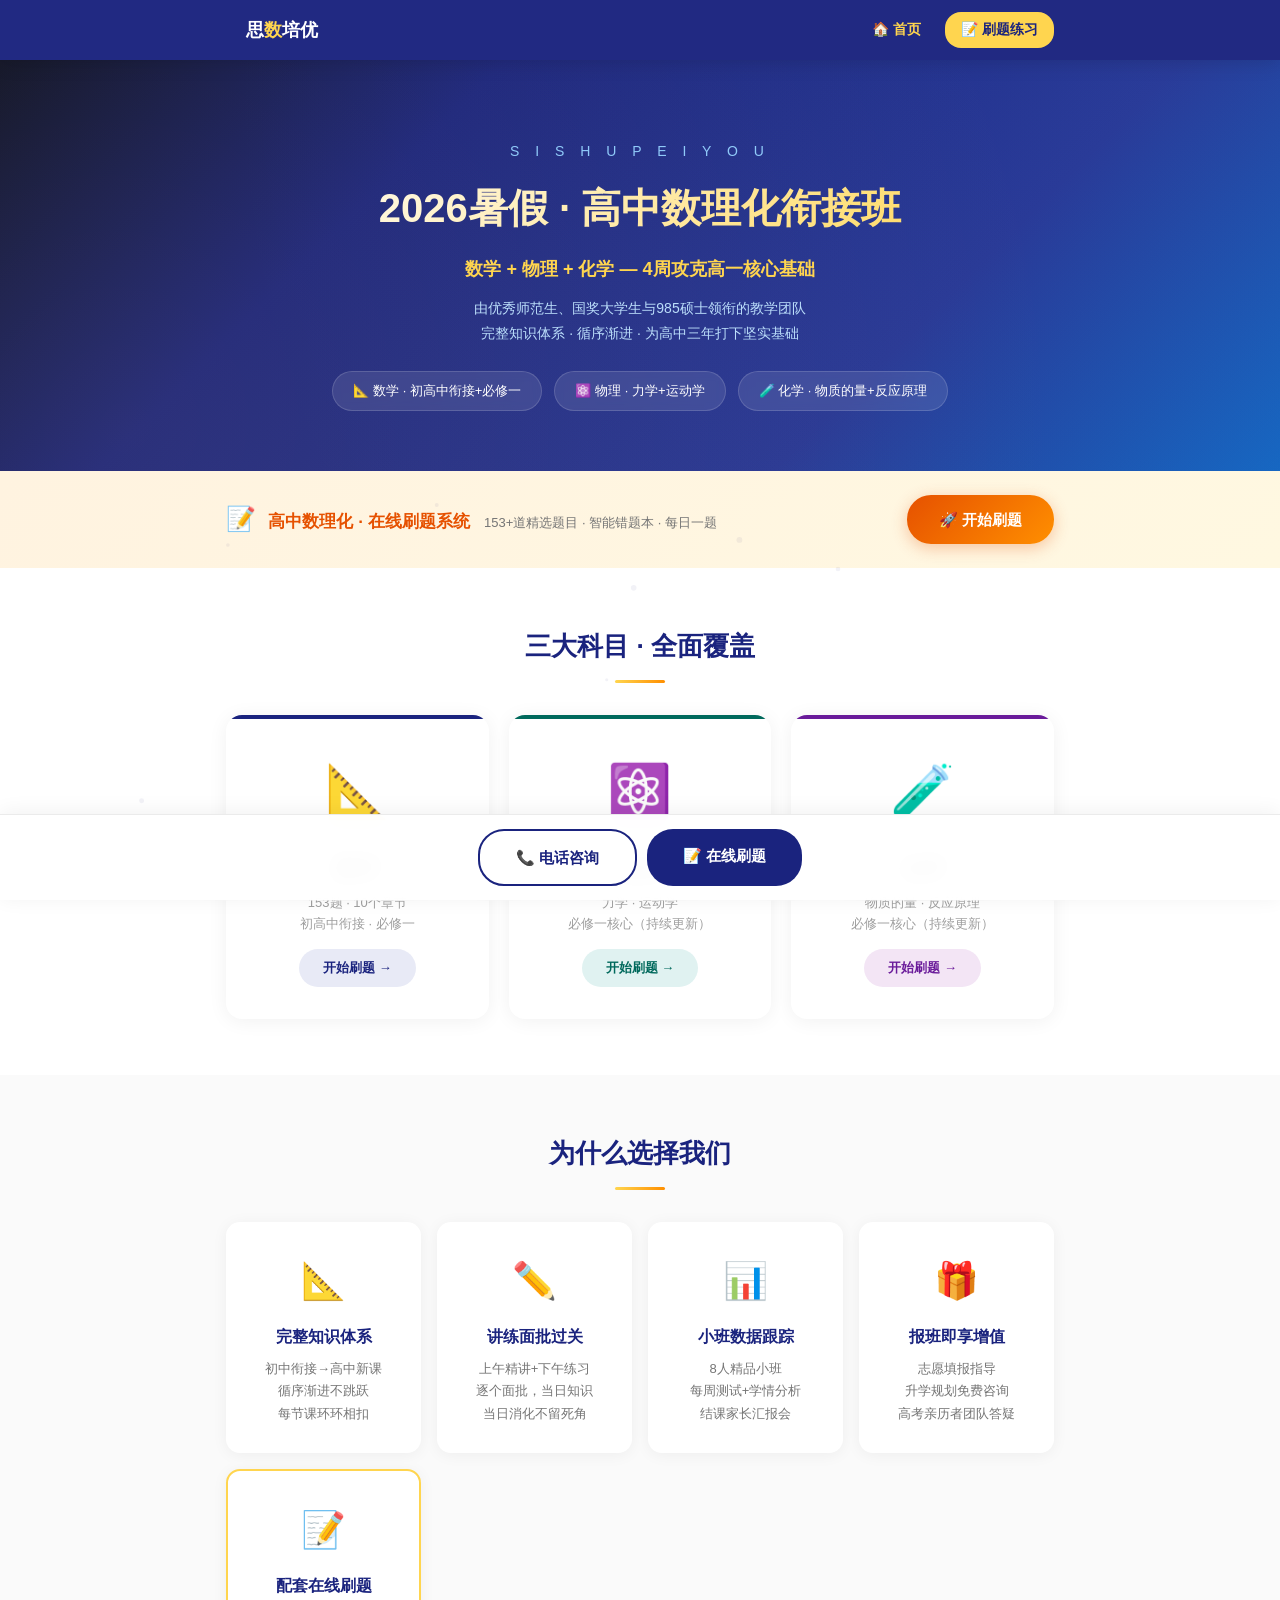
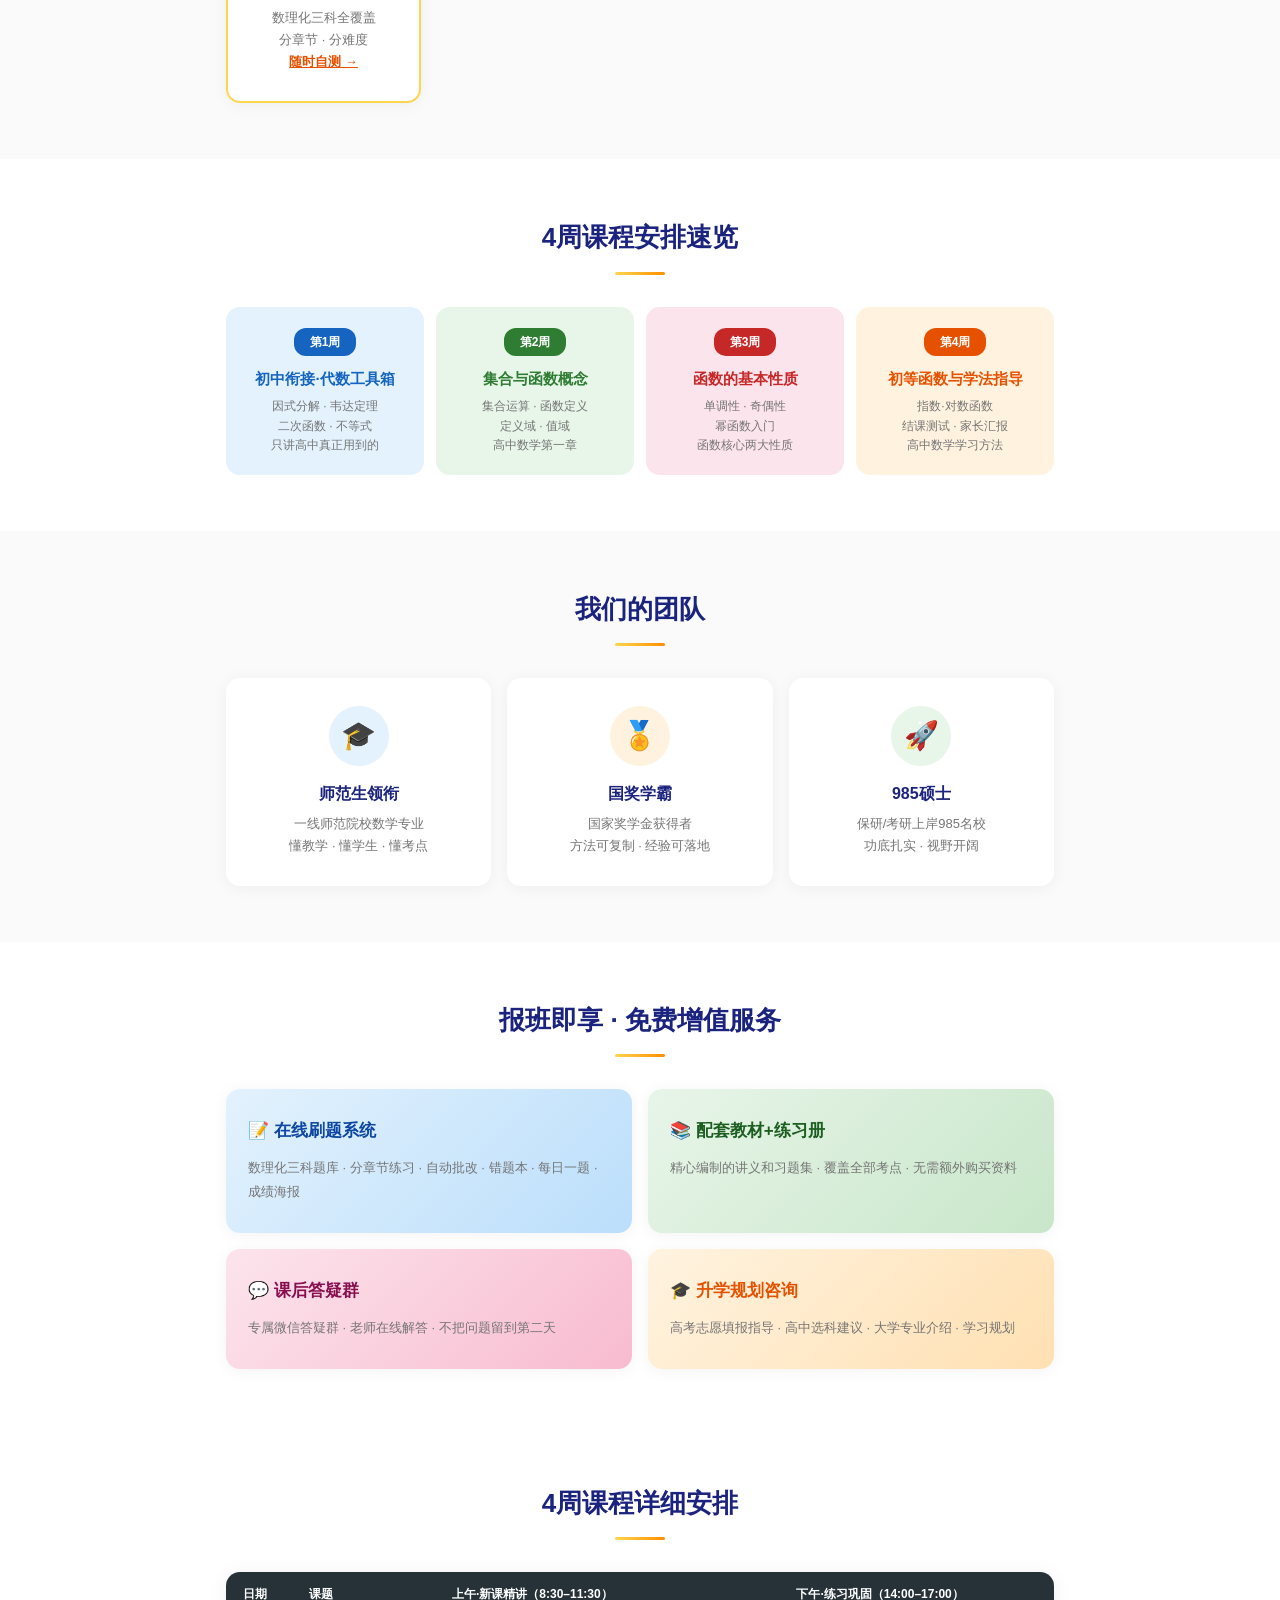
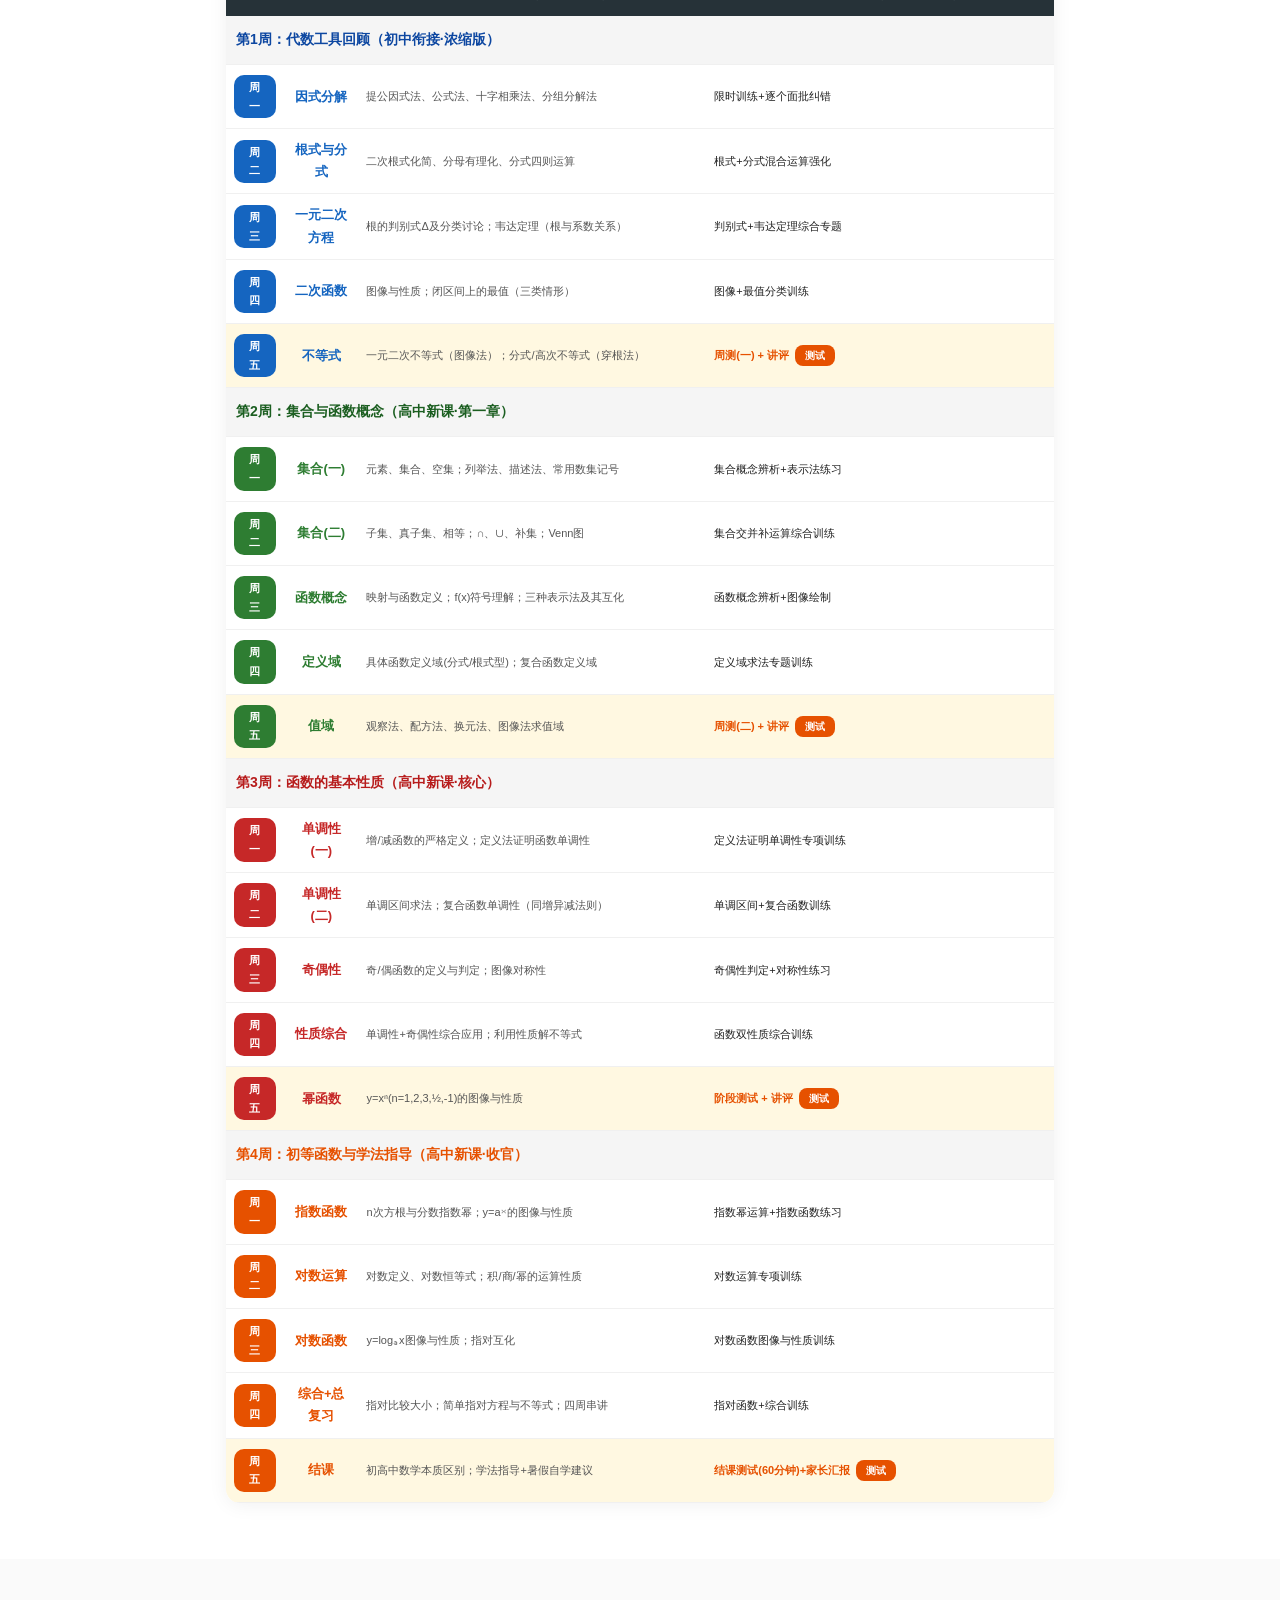
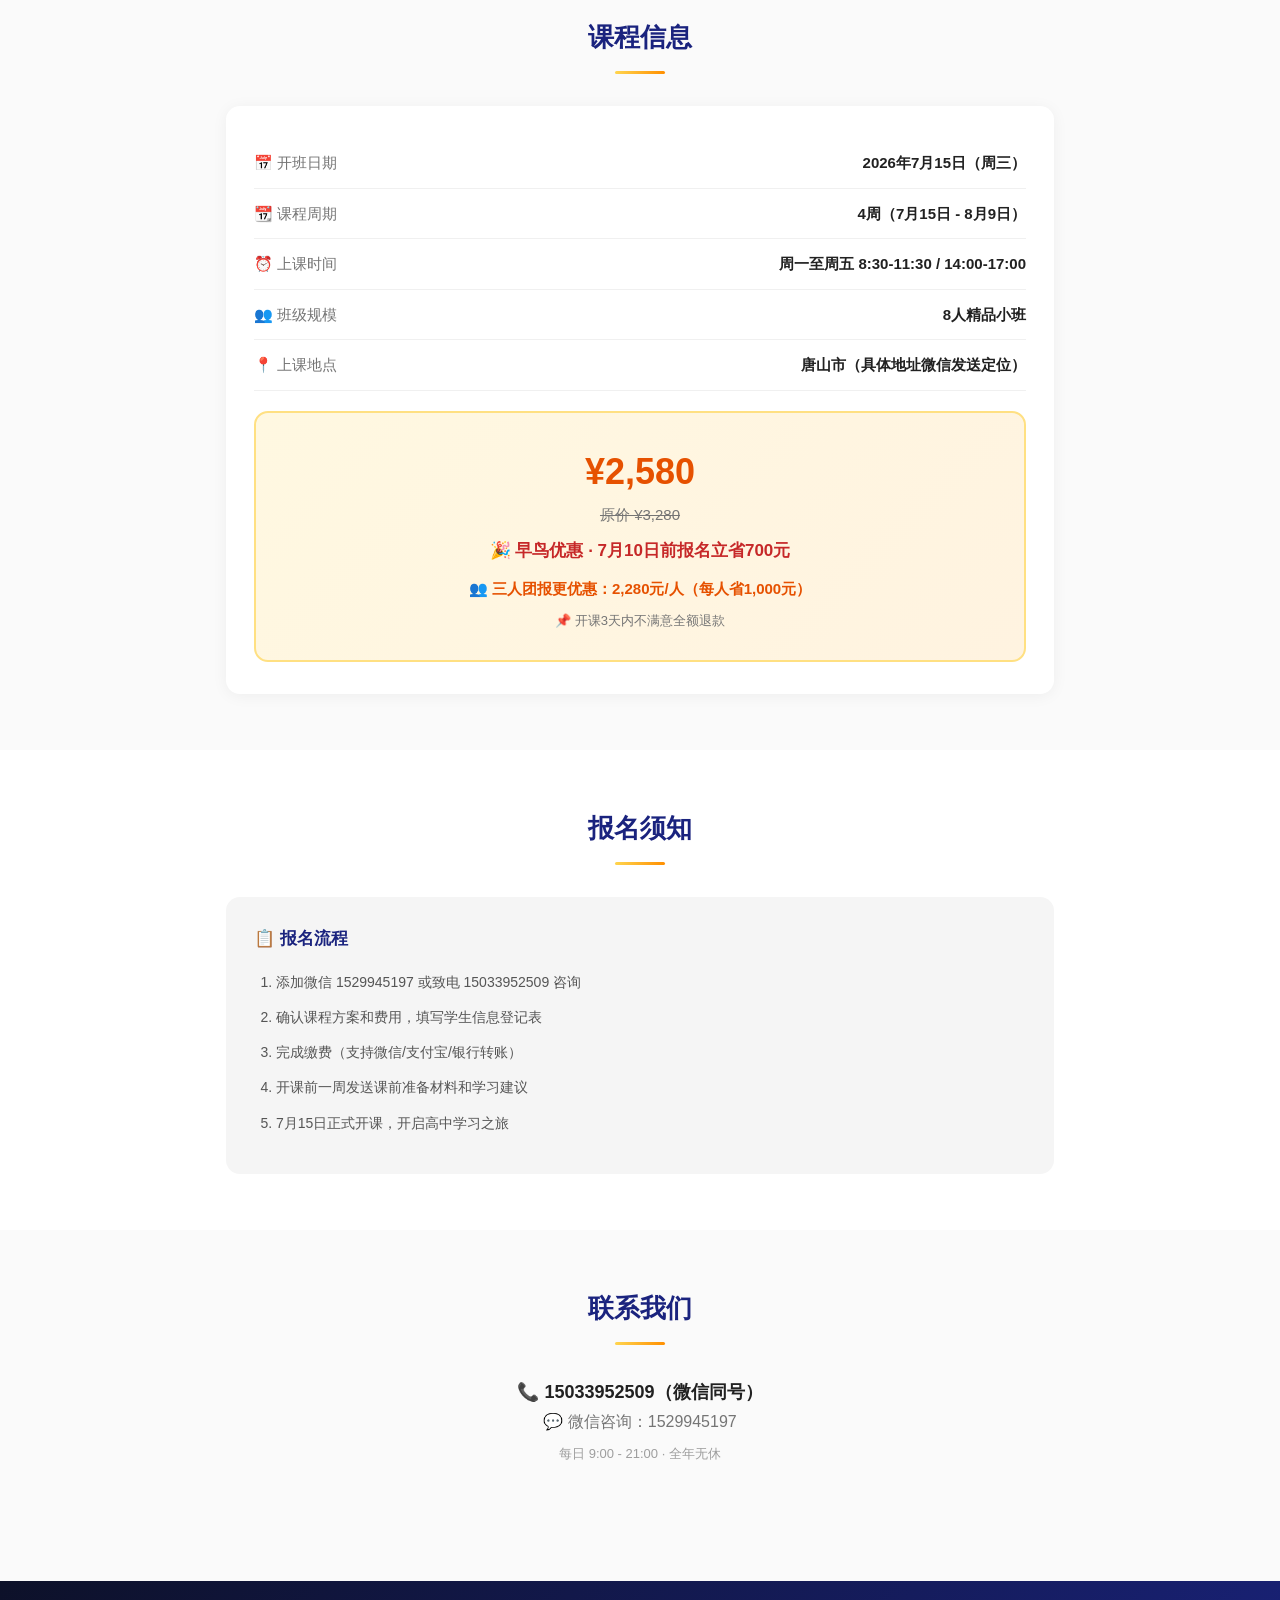
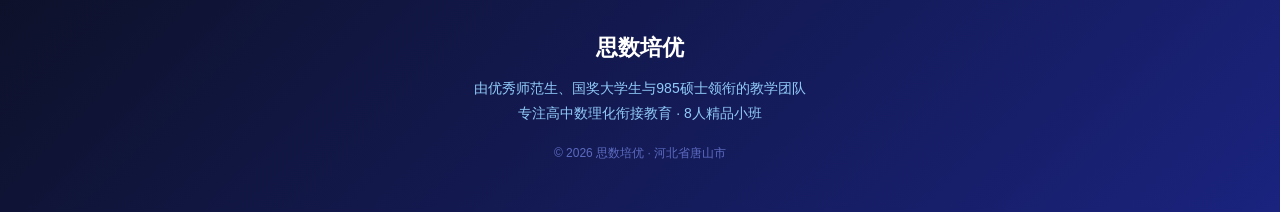
==== index.html @ baecbbb9 "首页全面升级：数理化三科+高级UI+滚动动画+涟漪效果+日期更正为7月15日开班" ====
<!DOCTYPE html>
<html lang="zh-CN">
<head>
<meta charset="UTF-8">
<meta name="viewport" content="width=device-width, initial-scale=1.0">
<title>思数培优 · 2026暑假高中数理化衔接班</title>
<style>
*{margin:0;padding:0;box-sizing:border-box;}
body{font-family:'Microsoft YaHei','微软雅黑',sans-serif;color:#212121;line-height:1.7;background:#fafafa;overflow-x:hidden;}
.container{max-width:860px;margin:0 auto;padding:0 16px;}

/* === Scroll animations === */
.fade-up{opacity:0;transform:translateY(40px);transition:opacity .6s ease,transform .6s ease;}
.fade-up.visible{opacity:1;transform:translateY(0);}

/* === Ripple === */
.ripple{position:relative;overflow:hidden;}
.ripple::after{content:'';position:absolute;border-radius:50%;background:rgba(255,255,255,.4);width:0;height:0;top:50%;left:50%;transform:translate(-50%,-50%);transition:width .6s,height .6s,opacity .6s;}
.ripple:active::after{width:300px;height:300px;opacity:0;}

/* === Nav === */
.nav{background:rgba(26,35,126,.97);backdrop-filter:blur(10px);padding:12px 0;position:sticky;top:0;z-index:99;box-shadow:0 2px 20px rgba(0,0,0,.15);}
.nav .container{display:flex;align-items:center;justify-content:space-between;}
.nav .logo{color:#fff;font-weight:900;font-size:18px;text-decoration:none;transition:transform .2s;}
.nav .logo:hover{transform:scale(1.05);}
.nav .logo span{color:#ffd54f;}
.nav a{color:#bbdefb;text-decoration:none;font-size:14px;margin-left:20px;transition:all .2s;}
.nav a:hover{color:#ffd54f;transform:scale(1.05);}
.nav .btn-quiz{background:#ffd54f;color:#1a237e;padding:6px 16px;border-radius:16px;font-weight:700;display:inline-block;}
.nav .btn-quiz:hover{background:#ffc107;transform:scale(1.05);box-shadow:0 4px 12px rgba(255,213,79,.4);}

/* === Hero === */
.hero{background:linear-gradient(135deg,#0d1129 0%,#1a237e 30%,#283593 70%,#1565c0 100%);color:#fff;padding:80px 0 60px;text-align:center;position:relative;overflow:hidden;}
.hero::before{content:'';position:absolute;top:-50%;left:-50%;width:200%;height:200%;background:radial-gradient(circle at 30% 70%,rgba(255,213,79,.08) 0%,transparent 50%),radial-gradient(circle at 70% 30%,rgba(66,165,245,.06) 0%,transparent 50%);animation:heroFloat 15s ease-in-out infinite;}
@keyframes heroFloat{0%,100%{transform:translate(0,0);}50%{transform:translate(-20px,-20px);}}
.hero .container{position:relative;z-index:1;}
.hero .tag{font-size:14px;color:#90caf9;letter-spacing:6px;margin-bottom:10px;text-transform:uppercase;}
.hero h1{font-size:40px;font-weight:900;margin-bottom:12px;background:linear-gradient(135deg,#fff,#ffd54f);-webkit-background-clip:text;-webkit-text-fill-color:transparent;}
.hero .sub{font-size:18px;color:#ffd54f;font-weight:700;margin-bottom:8px;}
.hero .desc{font-size:14px;color:#bbdefb;line-height:1.8;margin-top:12px;}
.hero .hero-badges{display:flex;gap:12px;justify-content:center;flex-wrap:wrap;margin-top:24px;}
.hero .hero-badge{background:rgba(255,255,255,.1);backdrop-filter:blur(4px);border:1px solid rgba(255,255,255,.15);padding:8px 20px;border-radius:20px;font-size:13px;color:#fff;transition:transform .2s;}
.hero .hero-badge:hover{transform:scale(1.08);background:rgba(255,255,255,.18);}

/* === Section === */
.sec{padding:56px 0;}
.sec h2{font-size:26px;text-align:center;margin-bottom:6px;color:#1a237e;font-weight:900;}
.sec .subtitle{text-align:center;font-size:14px;color:#9e9e9e;margin-bottom:32px;}
.section-line{width:50px;height:3px;background:linear-gradient(90deg,#ffd54f,#ff8f00);margin:12px auto 32px;border-radius:2px;}

/* === Subject cards (new!) === */
.subj-section{background:#fff;}
.subj-grid{display:grid;grid-template-columns:repeat(3,1fr);gap:20px;}
.subj-box{background:#fff;border-radius:16px;padding:32px 24px;text-align:center;box-shadow:0 2px 20px rgba(0,0,0,.06);transition:transform .3s,box-shadow .3s;cursor:pointer;position:relative;overflow:hidden;}
.subj-box::before{content:'';position:absolute;top:0;left:0;right:0;height:4px;transition:height .3s;}
.subj-box:hover{transform:translateY(-6px);box-shadow:0 12px 40px rgba(0,0,0,.12);}
.subj-box:hover::before{height:100%;opacity:.03;}
.subj-box.math::before{background:#1a237e;}
.subj-box.physics::before{background:#00695c;}
.subj-box.chemistry::before{background:#6a1b9a;}
.subj-box .sj-icon{font-size:52px;margin-bottom:14px;}
.subj-box .sj-name{font-size:22px;font-weight:900;margin-bottom:6px;}
.subj-box .sj-meta{font-size:13px;color:#9e9e9e;line-height:1.6;}
.subj-box .sj-link{display:inline-block;margin-top:14px;padding:8px 24px;border-radius:20px;font-size:13px;font-weight:700;text-decoration:none;transition:all .2s;}
.subj-box.math .sj-link{background:#e8eaf6;color:#1a237e;}
.subj-box.physics .sj-link{background:#e0f2f1;color:#00695c;}
.subj-box.chemistry .sj-link{background:#f3e5f5;color:#6a1b9a;}
.subj-box .sj-link:hover{transform:scale(1.05);}

/* === Cards === */
.cards{display:grid;grid-template-columns:repeat(auto-fit,minmax(190px,1fr));gap:16px;}
.card{background:#fff;border-radius:14px;padding:28px 20px;box-shadow:0 2px 16px rgba(0,0,0,.05);text-align:center;transition:transform .3s,box-shadow .3s;cursor:default;}
.card:hover{transform:translateY(-4px);box-shadow:0 8px 30px rgba(0,0,0,.1);}
.card .icon{font-size:36px;margin-bottom:12px;}
.card h4{font-size:16px;color:#1a237e;margin-bottom:8px;}
.card p{font-size:13px;color:#757575;line-height:1.7;}

/* === Week cards === */
.week-cards{display:grid;grid-template-columns:repeat(4,1fr);gap:12px;}
.week-card{border-radius:14px;padding:20px 14px;text-align:center;cursor:pointer;transition:all .3s;position:relative;overflow:hidden;}
.week-card::after{content:'点击查看课表 →';position:absolute;bottom:8px;left:50%;transform:translateX(-50%) translateY(20px);font-size:11px;opacity:0;transition:all .3s;}
.week-card:hover{transform:translateY(-6px) scale(1.03);box-shadow:0 12px 36px rgba(0,0,0,.12);}
.week-card:hover::after{opacity:1;transform:translateX(-50%) translateY(0);}
.week-card .badge{display:inline-block;padding:4px 16px;border-radius:12px;font-size:12px;font-weight:700;color:#fff;margin-bottom:10px;}
.week-card h4{font-size:15px;font-weight:700;margin-bottom:6px;}
.week-card p{font-size:12px;color:#757575;line-height:1.6;transition:all .3s;}
.week-card:hover p{padding-bottom:16px;}
.color-blue{background:#e3f2fd;}.color-blue h4{color:#1565c0;}
.color-green{background:#e8f5e9;}.color-green h4{color:#2e7d32;}
.color-red{background:#fce4ec;}.color-red h4{color:#c62828;}
.color-orange{background:#fff3e0;}.color-orange h4{color:#e65100;}
.badge-blue{background:#1565c0;}.badge-green{background:#2e7d32;}
.badge-red{background:#c62828;}.badge-orange{background:#e65100;}

/* === Team === */
.team-cards{display:grid;grid-template-columns:repeat(3,1fr);gap:16px;}
.team-card{background:#fff;border-radius:14px;padding:28px 18px;text-align:center;box-shadow:0 2px 16px rgba(0,0,0,.05);transition:transform .3s,box-shadow .3s;}
.team-card:hover{transform:translateY(-4px);box-shadow:0 8px 30px rgba(0,0,0,.1);}
.team-card .avatar{width:60px;height:60px;border-radius:50%;margin:0 auto 14px;display:flex;align-items:center;justify-content:center;font-size:28px;transition:transform .3s;}
.team-card:hover .avatar{transform:scale(1.1);}
.team-card h4{font-size:16px;color:#1a237e;margin-bottom:6px;}
.team-card p{font-size:13px;color:#757575;line-height:1.7;}

/* === Extra === */
.extra-cards{display:grid;grid-template-columns:repeat(2,1fr);gap:16px;}
.extra-card{border-radius:14px;padding:28px 22px;box-shadow:0 2px 16px rgba(0,0,0,.05);transition:transform .3s,box-shadow .3s;cursor:default;}
.extra-card:hover{transform:translateY(-3px);box-shadow:0 8px 28px rgba(0,0,0,.1);}
.extra-card h4{font-size:17px;font-weight:700;margin-bottom:10px;}
.extra-card p{font-size:13px;color:#757575;line-height:1.9;}

/* === Schedule table === */
.schedule-wrap{border-radius:14px;overflow:hidden;box-shadow:0 2px 20px rgba(0,0,0,.06);}
.schedule-table{width:100%;border-collapse:collapse;font-size:12px;background:#fff;}
.schedule-table th{background:#263238;color:#fff;padding:12px 8px;font-weight:700;font-size:12px;text-align:center;}
.schedule-table td{padding:10px 8px;border-bottom:1px solid #f0f0f0;text-align:center;vertical-align:middle;transition:background .2s;}
.schedule-table tbody tr:hover td{background:#f5f8ff;}
.schedule-table .day-tag{display:inline-block;padding:3px 12px;border-radius:10px;color:#fff;font-weight:700;font-size:11px;}
.schedule-table .topic{font-weight:700;font-size:13px;}
.schedule-table .am{text-align:left;font-size:11px;color:#555;}
.schedule-table .pm{text-align:left;font-size:11px;}
.schedule-table .test-row td{background:#fff8e1!important;}
.schedule-table .test-tag{display:inline-block;background:#e65100;color:#fff;padding:2px 10px;border-radius:8px;font-size:10px;font-weight:700;margin-left:6px;}
.week-title-tr td{background:#f5f5f5!important;font-weight:700;font-size:14px;padding:12px 10px;text-align:left;scroll-margin-top:60px;}

/* === Price === */
.price-box{background:linear-gradient(135deg,#fff8e1,#fff3e0);border:2px solid #ffe082;border-radius:14px;padding:28px 24px;text-align:center;margin-top:20px;transition:transform .3s;}
.price-box:hover{transform:scale(1.02);}
.price-box .main-price{font-size:36px;font-weight:900;color:#e65100;}
.price-box .early{font-size:17px;font-weight:700;color:#c62828;margin:10px 0;}
.price-box .group{font-size:15px;color:#e65100;font-weight:700;}

/* === Info === */
.info-box{background:#fff;border-radius:14px;padding:32px 28px;box-shadow:0 2px 16px rgba(0,0,0,.05);}
.info-row{display:flex;justify-content:space-between;padding:12px 0;border-bottom:1px solid #f0f0f0;font-size:15px;}
.info-row:last-child{border:none;}
.info-row .label{color:#757575;}
.info-row .value{font-weight:700;color:#212121;}

/* === Notice === */
.notice-box{background:#f5f5f5;border-radius:14px;padding:28px;}
.notice-box h4{color:#1a237e;font-size:17px;margin-bottom:16px;}
.notice-box ol{padding-left:22px;}
.notice-box li{font-size:14px;color:#555;margin-bottom:10px;line-height:1.8;}

/* === CTA === */
.cta-bar{position:fixed;bottom:0;left:0;right:0;background:rgba(255,255,255,.97);backdrop-filter:blur(10px);border-top:1px solid rgba(0,0,0,.08);padding:14px 16px;display:flex;gap:10px;justify-content:center;z-index:100;box-shadow:0 -2px 20px rgba(0,0,0,.06);}
.cta-btn{padding:14px 36px;border-radius:26px;font-size:15px;font-weight:700;text-decoration:none;display:inline-block;text-align:center;transition:all .3s;}
.cta-btn:hover{transform:scale(1.05) translateY(-2px);box-shadow:0 6px 20px rgba(0,0,0,.15);}
.cta-phone{background:#fff;color:#1a237e;border:2px solid #1a237e;}
.cta-wx{background:#1a237e;color:#fff;}

/* === Footer === */
.footer{background:linear-gradient(135deg,#0d1129,#1a237e);color:#fff;text-align:center;padding:48px 16px;margin-top:60px;}
.footer h3{font-size:22px;margin-bottom:10px;}
.footer p{font-size:14px;color:#90caf9;line-height:1.8;}

/* === Particles === */
.particles{position:fixed;top:0;left:0;width:100%;height:100%;pointer-events:none;z-index:0;}

@media(max-width:640px){
  .hero h1{font-size:26px;}
  .hero .sub{font-size:15px;}
  .cards,.team-cards,.extra-cards,.subj-grid{grid-template-columns:1fr;}
  .week-cards{grid-template-columns:repeat(2,1fr);}
  .schedule-table{font-size:10px;}
  .schedule-table th,.schedule-table td{padding:6px 3px;}
  .cta-bar{flex-direction:column;}
}
</style>
</head>
<body>

<canvas class="particles" id="particles"></canvas>

<!-- Nav -->
<nav class="nav">
  <div class="container">
    <a href="index.html" class="logo">思<span>数</span>培优</a>
    <div>
      <a href="index.html" style="color:#ffd54f;font-weight:700;">🏠 首页</a>
      <a href="subjects.html" class="btn-quiz">📝 刷题练习</a>
    </div>
  </div>
</nav>

<!-- Hero -->
<section class="hero">
  <div class="container">
    <div class="tag">S I S H U  P E I  Y O U</div>
    <h1>2026暑假 · 高中数理化衔接班</h1>
    <div class="sub">数学 + 物理 + 化学 — 4周攻克高一核心基础</div>
    <div class="desc">由优秀师范生、国奖大学生与985硕士领衔的教学团队<br>完整知识体系 · 循序渐进 · 为高中三年打下坚实基础</div>
    <div class="hero-badges">
      <span class="hero-badge">📐 数学 · 初高中衔接+必修一</span>
      <span class="hero-badge">⚛️ 物理 · 力学+运动学</span>
      <span class="hero-badge">🧪 化学 · 物质的量+反应原理</span>
    </div>
  </div>
</section>

<!-- Quiz Banner -->
<section style="background:linear-gradient(135deg,#fff3e0,#fff8e1);padding:24px 0;">
  <div class="container" style="display:flex;align-items:center;justify-content:space-between;flex-wrap:wrap;gap:14px;">
    <div>
      <span style="font-size:24px;margin-right:8px;">📝</span>
      <strong style="font-size:17px;color:#e65100;">高中数理化 · 在线刷题系统</strong>
      <span style="font-size:13px;color:#757575;margin-left:10px;">153+道精选题目 · 智能错题本 · 每日一题</span>
    </div>
    <a href="subjects.html" class="ripple" style="background:linear-gradient(135deg,#e65100,#ff8f00);color:#fff;padding:12px 32px;border-radius:24px;font-weight:700;text-decoration:none;font-size:15px;display:inline-block;transition:all .3s;box-shadow:0 4px 16px rgba(230,81,0,.3);">🚀 开始刷题</a>
  </div>
</section>

<!-- 科目速览 -->
<section class="sec subj-section">
  <div class="container fade-up">
    <h2>三大科目 · 全面覆盖</h2>
    <div class="section-line"></div>
    <div class="subj-grid">
      <a href="quiz.html" class="subj-box math" style="text-decoration:none;color:inherit;">
        <div class="sj-icon">📐</div>
        <div class="sj-name">数学</div>
        <div class="sj-meta">153题 · 10个章节<br>初高中衔接 · 必修一</div>
        <span class="sj-link">开始刷题 →</span>
      </a>
      <a href="quiz-physics.html" class="subj-box physics" style="text-decoration:none;color:inherit;">
        <div class="sj-icon">⚛️</div>
        <div class="sj-name">物理</div>
        <div class="sj-meta">力学 · 运动学<br>必修一核心（持续更新）</div>
        <span class="sj-link">开始刷题 →</span>
      </a>
      <a href="quiz-chemistry.html" class="subj-box chemistry" style="text-decoration:none;color:inherit;">
        <div class="sj-icon">🧪</div>
        <div class="sj-name">化学</div>
        <div class="sj-meta">物质的量 · 反应原理<br>必修一核心（持续更新）</div>
        <span class="sj-link">开始刷题 →</span>
      </a>
    </div>
  </div>
</section>

<!-- 四大优势 -->
<section class="sec">
  <div class="container fade-up">
    <h2>为什么选择我们</h2>
    <div class="section-line"></div>
    <div class="cards">
      <div class="card"><div class="icon">📐</div><h4>完整知识体系</h4><p>初中衔接→高中新课<br>循序渐进不跳跃<br>每节课环环相扣</p></div>
      <div class="card"><div class="icon">✏️</div><h4>讲练面批过关</h4><p>上午精讲+下午练习<br>逐个面批，当日知识<br>当日消化不留死角</p></div>
      <div class="card"><div class="icon">📊</div><h4>小班数据跟踪</h4><p>8人精品小班<br>每周测试+学情分析<br>结课家长汇报会</p></div>
      <div class="card"><div class="icon">🎁</div><h4>报班即享增值</h4><p>志愿填报指导<br>升学规划免费咨询<br>高考亲历者团队答疑</p></div>
      <div class="card" style="border:2px solid #ffd54f;"><div class="icon">📝</div><h4>配套在线刷题</h4><p>数理化三科全覆盖<br>分章节 · 分难度<br><a href="subjects.html" style="color:#e65100;font-weight:700;">随时自测 →</a></p></div>
    </div>
  </div>
</section>

<!-- 课程速览 -->
<section class="sec" style="background:#fff;">
  <div class="container fade-up">
    <h2>4周课程安排速览</h2>
    <div class="section-line"></div>
    <div class="week-cards">
      <div class="week-card color-blue" onclick="document.getElementById('schedule-w1').scrollIntoView({behavior:'smooth'})">
        <span class="badge badge-blue">第1周</span>
        <h4>初中衔接·代数工具箱</h4>
        <p>因式分解 · 韦达定理<br>二次函数 · 不等式<br>只讲高中真正用到的</p>
      </div>
      <div class="week-card color-green" onclick="document.getElementById('schedule-w2').scrollIntoView({behavior:'smooth'})">
        <span class="badge badge-green">第2周</span>
        <h4>集合与函数概念</h4>
        <p>集合运算 · 函数定义<br>定义域 · 值域<br>高中数学第一章</p>
      </div>
      <div class="week-card color-red" onclick="document.getElementById('schedule-w3').scrollIntoView({behavior:'smooth'})">
        <span class="badge badge-red">第3周</span>
        <h4>函数的基本性质</h4>
        <p>单调性 · 奇偶性<br>幂函数入门<br>函数核心两大性质</p>
      </div>
      <div class="week-card color-orange" onclick="document.getElementById('schedule-w4').scrollIntoView({behavior:'smooth'})">
        <span class="badge badge-orange">第4周</span>
        <h4>初等函数与学法指导</h4>
        <p>指数·对数函数<br>结课测试 · 家长汇报<br>高中数学学习方法</p>
      </div>
    </div>
  </div>
</section>

<!-- 团队 -->
<section class="sec">
  <div class="container fade-up">
    <h2>我们的团队</h2>
    <div class="section-line"></div>
    <div class="team-cards">
      <div class="team-card">
        <div class="avatar" style="background:#e3f2fd;color:#1565c0;">🎓</div>
        <h4>师范生领衔</h4>
        <p>一线师范院校数学专业<br>懂教学 · 懂学生 · 懂考点</p>
      </div>
      <div class="team-card">
        <div class="avatar" style="background:#fff3e0;color:#e65100;">🏅</div>
        <h4>国奖学霸</h4>
        <p>国家奖学金获得者<br>方法可复制 · 经验可落地</p>
      </div>
      <div class="team-card">
        <div class="avatar" style="background:#e8f5e9;color:#2e7d32;">🚀</div>
        <h4>985硕士</h4>
        <p>保研/考研上岸985名校<br>功底扎实 · 视野开阔</p>
      </div>
    </div>
  </div>
</section>

<!-- 增值服务 -->
<section class="sec" style="background:#fff;">
  <div class="container fade-up">
    <h2>报班即享 · 免费增值服务</h2>
    <div class="section-line"></div>
    <div class="extra-cards">
      <div class="extra-card" style="background:linear-gradient(135deg,#e3f2fd,#bbdefb);">
        <h4 style="color:#0d47a1;">📝 在线刷题系统</h4>
        <p>数理化三科题库 · 分章节练习 · 自动批改 · 错题本 · 每日一题 · 成绩海报</p>
      </div>
      <div class="extra-card" style="background:linear-gradient(135deg,#e8f5e9,#c8e6c9);">
        <h4 style="color:#1b5e20;">📚 配套教材+练习册</h4>
        <p>精心编制的讲义和习题集 · 覆盖全部考点 · 无需额外购买资料</p>
      </div>
      <div class="extra-card" style="background:linear-gradient(135deg,#fce4ec,#f8bbd0);">
        <h4 style="color:#880e4f;">💬 课后答疑群</h4>
        <p>专属微信答疑群 · 老师在线解答 · 不把问题留到第二天</p>
      </div>
      <div class="extra-card" style="background:linear-gradient(135deg,#fff3e0,#ffe0b2);">
        <h4 style="color:#e65100;">🎓 升学规划咨询</h4>
        <p>高考志愿填报指导 · 高中选科建议 · 大学专业介绍 · 学习规划</p>
      </div>
    </div>
  </div>
</section>

<!-- 详细课程表 -->
<section class="sec" style="background:#fff;">
  <div class="container fade-up">
    <h2>4周课程详细安排</h2>
    <div class="section-line"></div>
    <div class="schedule-wrap">
    <table class="schedule-table">
      <thead><tr><th style="width:7%">日期</th><th style="width:9%">课题</th><th style="width:42%">上午·新课精讲（8:30–11:30）</th><th style="width:42%">下午·练习巩固（14:00–17:00）</th></tr></thead>
      <tbody>
        <tr class="week-title-tr" id="schedule-w1"><td colspan="4" style="color:#0d47a1;">第1周：代数工具回顾（初中衔接·浓缩版）</td></tr>
        <tr><td><span class="day-tag badge-blue">周一</span></td><td class="topic" style="color:#1565c0">因式分解</td><td class="am">提公因式法、公式法、十字相乘法、分组分解法</td><td class="pm">限时训练+逐个面批纠错</td></tr>
        <tr><td><span class="day-tag badge-blue">周二</span></td><td class="topic" style="color:#1565c0">根式与分式</td><td class="am">二次根式化简、分母有理化、分式四则运算</td><td class="pm">根式+分式混合运算强化</td></tr>
        <tr><td><span class="day-tag badge-blue">周三</span></td><td class="topic" style="color:#1565c0">一元二次方程</td><td class="am">根的判别式Δ及分类讨论；韦达定理（根与系数关系）</td><td class="pm">判别式+韦达定理综合专题</td></tr>
        <tr><td><span class="day-tag badge-blue">周四</span></td><td class="topic" style="color:#1565c0">二次函数</td><td class="am">图像与性质；闭区间上的最值（三类情形）</td><td class="pm">图像+最值分类训练</td></tr>
        <tr class="test-row"><td><span class="day-tag badge-blue">周五</span></td><td class="topic" style="color:#1565c0">不等式</td><td class="am">一元二次不等式（图像法）；分式/高次不等式（穿根法）</td><td class="pm" style="color:#e65100;font-weight:700;">周测(一) + 讲评<span class="test-tag">测试</span></td></tr>

        <tr class="week-title-tr" id="schedule-w2"><td colspan="4" style="color:#1b5e20;">第2周：集合与函数概念（高中新课·第一章）</td></tr>
        <tr><td><span class="day-tag badge-green">周一</span></td><td class="topic" style="color:#2e7d32">集合(一)</td><td class="am">元素、集合、空集；列举法、描述法、常用数集记号</td><td class="pm">集合概念辨析+表示法练习</td></tr>
        <tr><td><span class="day-tag badge-green">周二</span></td><td class="topic" style="color:#2e7d32">集合(二)</td><td class="am">子集、真子集、相等；∩、∪、补集；Venn图</td><td class="pm">集合交并补运算综合训练</td></tr>
        <tr><td><span class="day-tag badge-green">周三</span></td><td class="topic" style="color:#2e7d32">函数概念</td><td class="am">映射与函数定义；f(x)符号理解；三种表示法及其互化</td><td class="pm">函数概念辨析+图像绘制</td></tr>
        <tr><td><span class="day-tag badge-green">周四</span></td><td class="topic" style="color:#2e7d32">定义域</td><td class="am">具体函数定义域(分式/根式型)；复合函数定义域</td><td class="pm">定义域求法专题训练</td></tr>
        <tr class="test-row"><td><span class="day-tag badge-green">周五</span></td><td class="topic" style="color:#2e7d32">值域</td><td class="am">观察法、配方法、换元法、图像法求值域</td><td class="pm" style="color:#e65100;font-weight:700;">周测(二) + 讲评<span class="test-tag">测试</span></td></tr>

        <tr class="week-title-tr" id="schedule-w3"><td colspan="4" style="color:#b71c1c;">第3周：函数的基本性质（高中新课·核心）</td></tr>
        <tr><td><span class="day-tag badge-red">周一</span></td><td class="topic" style="color:#c62828">单调性(一)</td><td class="am">增/减函数的严格定义；定义法证明函数单调性</td><td class="pm">定义法证明单调性专项训练</td></tr>
        <tr><td><span class="day-tag badge-red">周二</span></td><td class="topic" style="color:#c62828">单调性(二)</td><td class="am">单调区间求法；复合函数单调性（同增异减法则）</td><td class="pm">单调区间+复合函数训练</td></tr>
        <tr><td><span class="day-tag badge-red">周三</span></td><td class="topic" style="color:#c62828">奇偶性</td><td class="am">奇/偶函数的定义与判定；图像对称性</td><td class="pm">奇偶性判定+对称性练习</td></tr>
        <tr><td><span class="day-tag badge-red">周四</span></td><td class="topic" style="color:#c62828">性质综合</td><td class="am">单调性+奇偶性综合应用；利用性质解不等式</td><td class="pm">函数双性质综合训练</td></tr>
        <tr class="test-row"><td><span class="day-tag badge-red">周五</span></td><td class="topic" style="color:#c62828">幂函数</td><td class="am">y=xⁿ(n=1,2,3,½,-1)的图像与性质</td><td class="pm" style="color:#e65100;font-weight:700;">阶段测试 + 讲评<span class="test-tag">测试</span></td></tr>

        <tr class="week-title-tr" id="schedule-w4"><td colspan="4" style="color:#e65100;">第4周：初等函数与学法指导（高中新课·收官）</td></tr>
        <tr><td><span class="day-tag badge-orange">周一</span></td><td class="topic" style="color:#e65100">指数函数</td><td class="am">n次方根与分数指数幂；y=aˣ的图像与性质</td><td class="pm">指数幂运算+指数函数练习</td></tr>
        <tr><td><span class="day-tag badge-orange">周二</span></td><td class="topic" style="color:#e65100">对数运算</td><td class="am">对数定义、对数恒等式；积/商/幂的运算性质</td><td class="pm">对数运算专项训练</td></tr>
        <tr><td><span class="day-tag badge-orange">周三</span></td><td class="topic" style="color:#e65100">对数函数</td><td class="am">y=logₐx图像与性质；指对互化</td><td class="pm">对数函数图像与性质训练</td></tr>
        <tr><td><span class="day-tag badge-orange">周四</span></td><td class="topic" style="color:#e65100">综合+总复习</td><td class="am">指对比较大小；简单指对方程与不等式；四周串讲</td><td class="pm">指对函数+综合训练</td></tr>
        <tr class="test-row"><td><span class="day-tag badge-orange">周五</span></td><td class="topic" style="color:#e65100">结课</td><td class="am">初高中数学本质区别；学法指导+暑假自学建议</td><td class="pm" style="color:#e65100;font-weight:700;">结课测试(60分钟)+家长汇报<span class="test-tag">测试</span></td></tr>
      </tbody>
    </table>
    </div>
  </div>
</section>

<!-- 课程信息 -->
<section class="sec">
  <div class="container fade-up">
    <h2>课程信息</h2>
    <div class="section-line"></div>
    <div class="info-box">
      <div class="info-row"><span class="label">📅 开班日期</span><span class="value">2026年7月15日（周三）</span></div>
      <div class="info-row"><span class="label">📆 课程周期</span><span class="value">4周（7月15日 - 8月9日）</span></div>
      <div class="info-row"><span class="label">⏰ 上课时间</span><span class="value">周一至周五 8:30-11:30 / 14:00-17:00</span></div>
      <div class="info-row"><span class="label">👥 班级规模</span><span class="value">8人精品小班</span></div>
      <div class="info-row"><span class="label">📍 上课地点</span><span class="value">唐山市（具体地址微信发送定位）</span></div>

      <div class="price-box">
        <div class="main-price">¥2,580</div>
        <div style="font-size:15px;color:#757575;text-decoration:line-through;">原价 ¥3,280</div>
        <div class="early">🎉 早鸟优惠 · 7月10日前报名立省700元</div>
        <div class="group">👥 三人团报更优惠：2,280元/人（每人省1,000元）</div>
        <div style="font-size:13px;color:#757575;margin-top:8px;">📌 开课3天内不满意全额退款</div>
      </div>
    </div>
  </div>
</section>

<!-- 报名须知 -->
<section class="sec" style="background:#fff;">
  <div class="container fade-up">
    <h2>报名须知</h2>
    <div class="section-line"></div>
    <div class="notice-box">
      <h4>📋 报名流程</h4>
      <ol>
        <li>添加微信 1529945197 或致电 15033952509 咨询</li>
        <li>确认课程方案和费用，填写学生信息登记表</li>
        <li>完成缴费（支持微信/支付宝/银行转账）</li>
        <li>开课前一周发送课前准备材料和学习建议</li>
        <li>7月15日正式开课，开启高中学习之旅</li>
      </ol>
    </div>
  </div>
</section>

<!-- 联系 -->
<section class="sec">
  <div class="container fade-up" style="text-align:center;">
    <h2>联系我们</h2>
    <div class="section-line"></div>
    <p style="font-size:18px;font-weight:700;">📞 15033952509（微信同号）</p>
    <p style="color:#757575;">💬 微信咨询：1529945197</p>
    <p style="color:#9e9e9e;font-size:13px;margin-top:8px;">每日 9:00 - 21:00 · 全年无休</p>
  </div>
</section>

<!-- Footer -->
<footer class="footer">
  <h3>思数培优</h3>
  <p>由优秀师范生、国奖大学生与985硕士领衔的教学团队<br>专注高中数理化衔接教育 · 8人精品小班</p>
  <p style="margin-top:16px;font-size:12px;color:#5c6bc0;">© 2026 思数培优 · 河北省唐山市</p>
</footer>

<!-- CTA -->
<div class="cta-bar" id="ctaBar">
  <a href="tel:15033952509" class="cta-btn cta-phone ripple">📞 电话咨询</a>
  <a href="subjects.html" class="cta-btn cta-wx ripple">📝 在线刷题</a>
</div>

<script>
// Scroll animations
const observer = new IntersectionObserver((entries) => {
  entries.forEach(e => { if(e.isIntersecting) e.target.classList.add('visible'); });
}, {threshold:0.15});
document.querySelectorAll('.fade-up').forEach(el => observer.observe(el));

// Hide CTA on scroll near footer
window.addEventListener('scroll', ()=>{
  const bar = document.getElementById('ctaBar');
  const footer = document.querySelector('.footer');
  if(!footer) return;
  const rect = footer.getBoundingClientRect();
  bar.style.display = rect.top < window.innerHeight ? 'none' : 'flex';
});

// Particle background
(function(){
  const canvas = document.getElementById('particles');
  if(!canvas) return;
  const ctx = canvas.getContext('2d');
  let w,h,particles=[];
  function resize(){w=canvas.width=window.innerWidth;h=canvas.height=window.innerHeight;}
  resize();window.addEventListener('resize',resize);
  for(let i=0;i<30;i++) particles.push({x:Math.random()*w,y:Math.random()*h,vx:(Math.random()-.5)*.5,vy:(Math.random()-.5)*.5,r:Math.random()*2+1});
  function animate(){
    ctx.clearRect(0,0,w,h);
    particles.forEach(p=>{
      p.x+=p.vx;p.y+=p.vy;
      if(p.x<0||p.x>w)p.vx*=-1;if(p.y<0||p.y>h)p.vy*=-1;
      ctx.beginPath();ctx.arc(p.x,p.y,p.r,0,Math.PI*2);
      ctx.fillStyle='rgba(26,35,126,.06)';ctx.fill();
    });
    requestAnimationFrame(animate);
  }
  animate();
})();
</script>
</body>
</html>
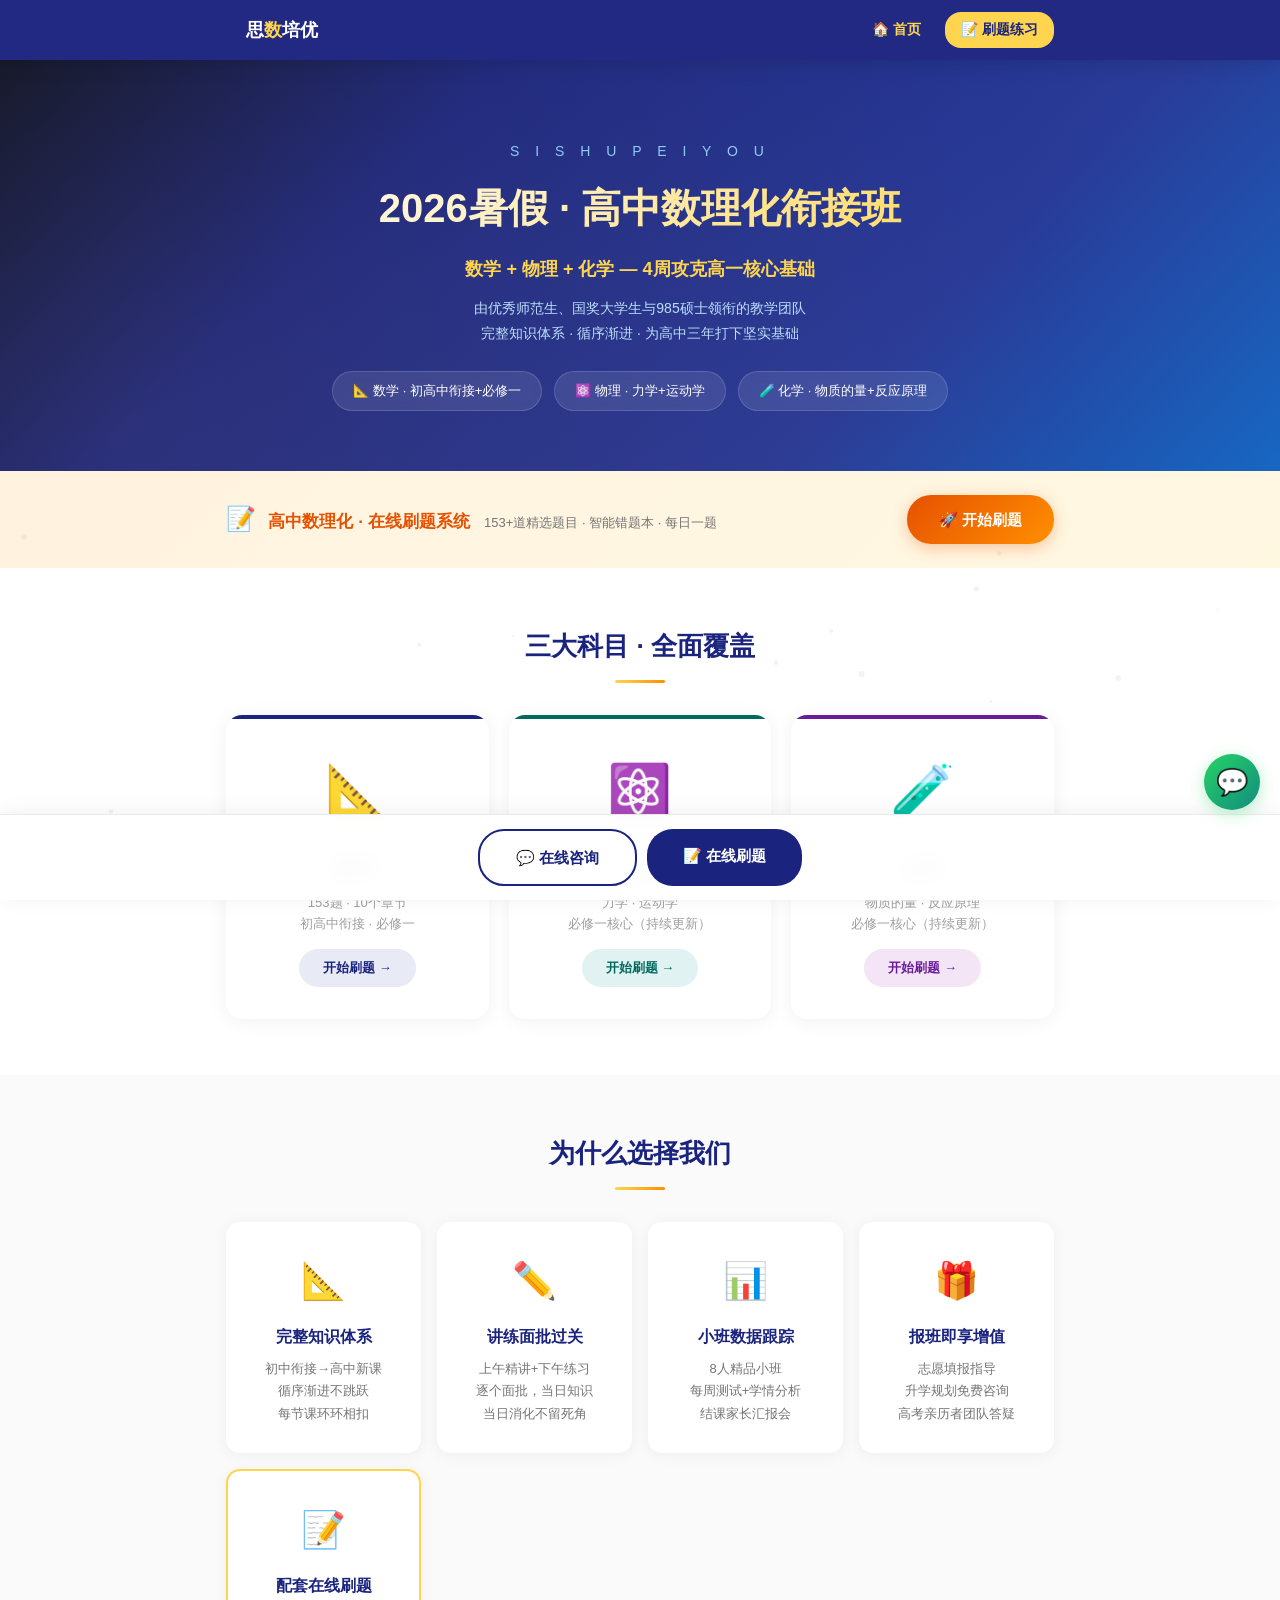
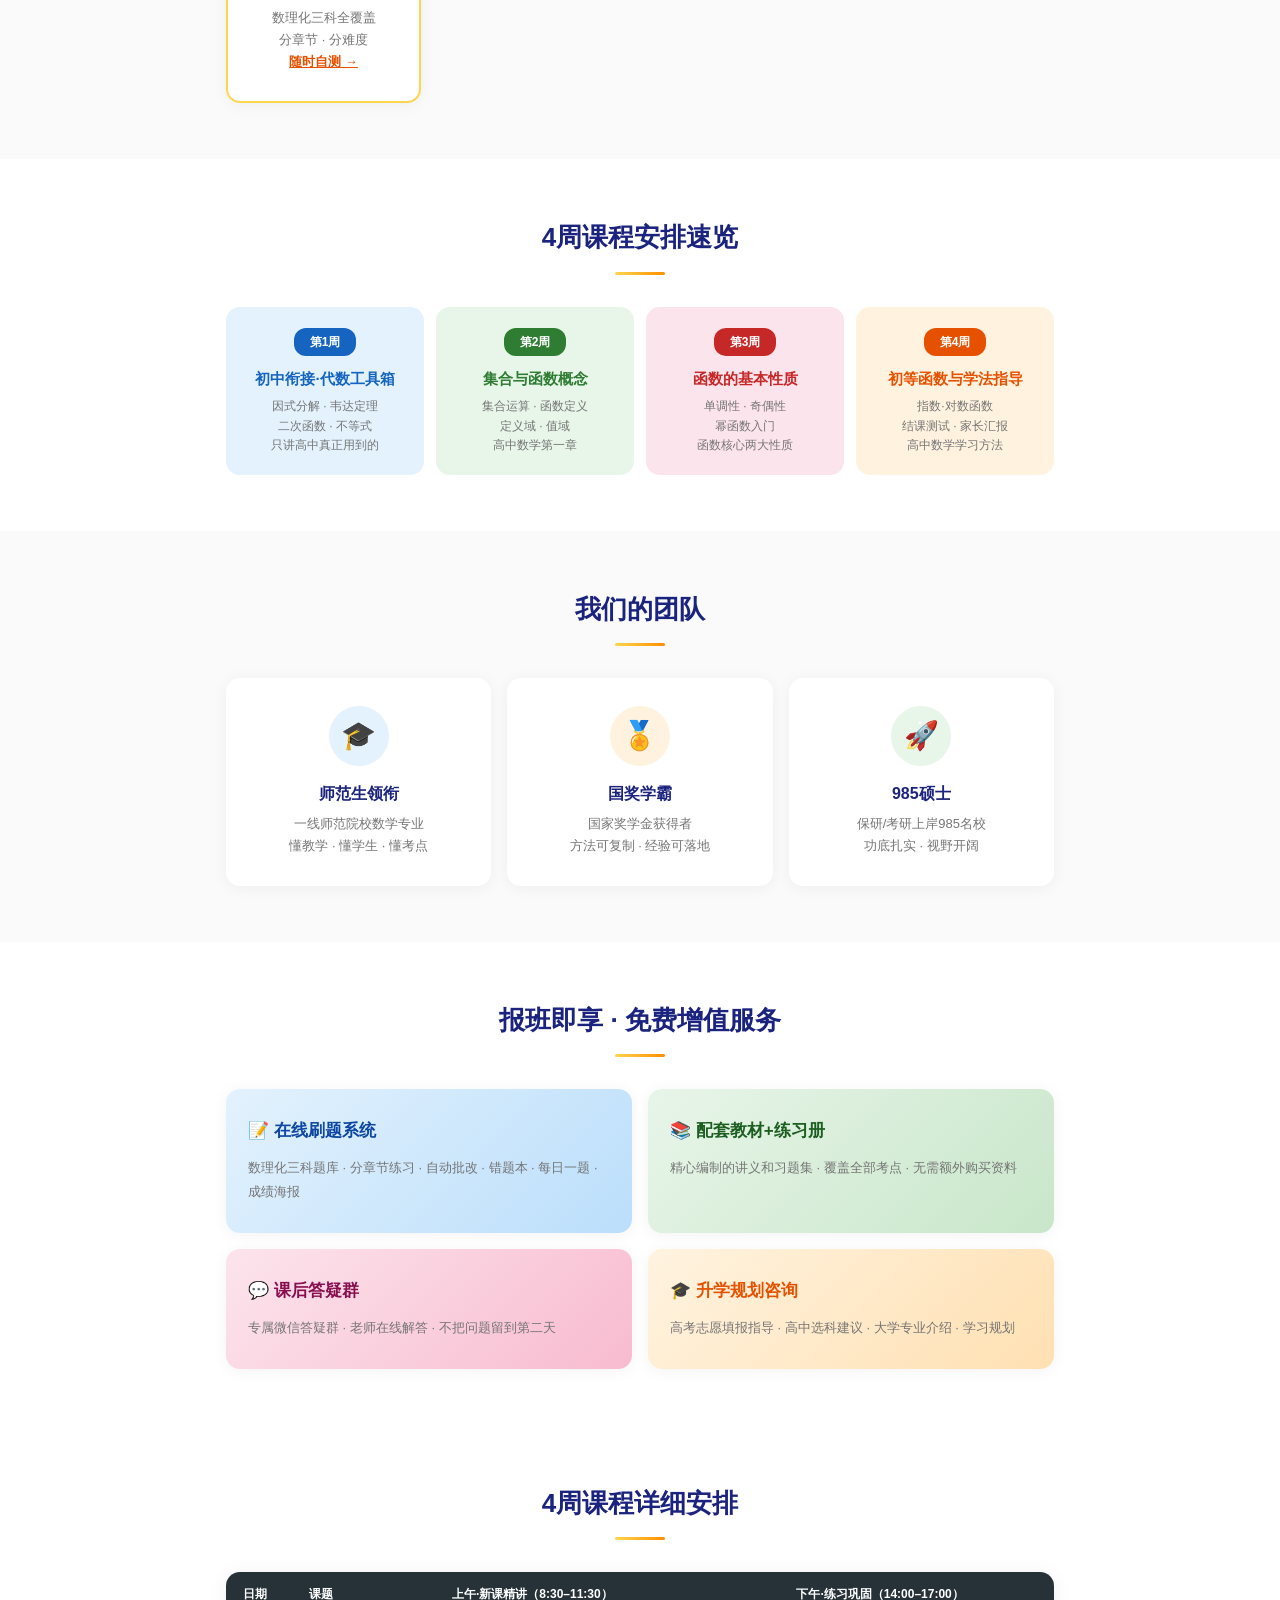
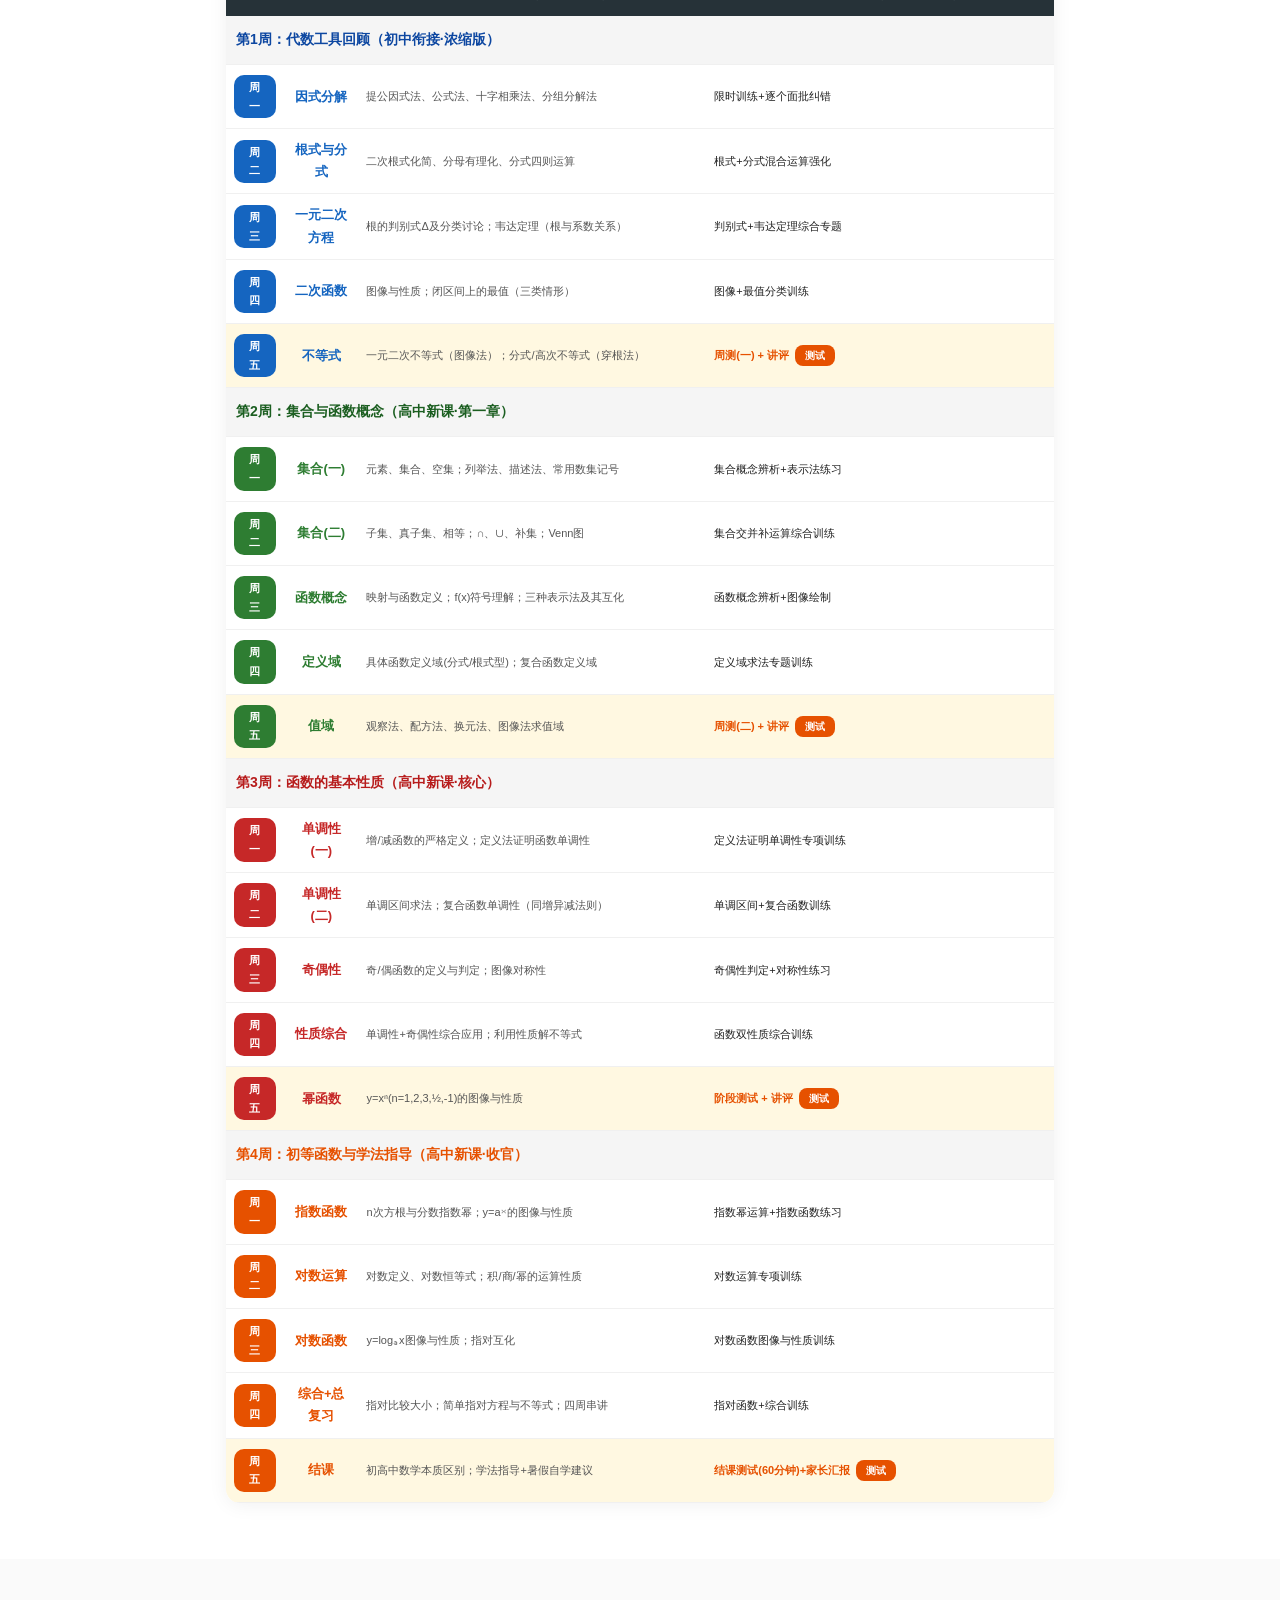
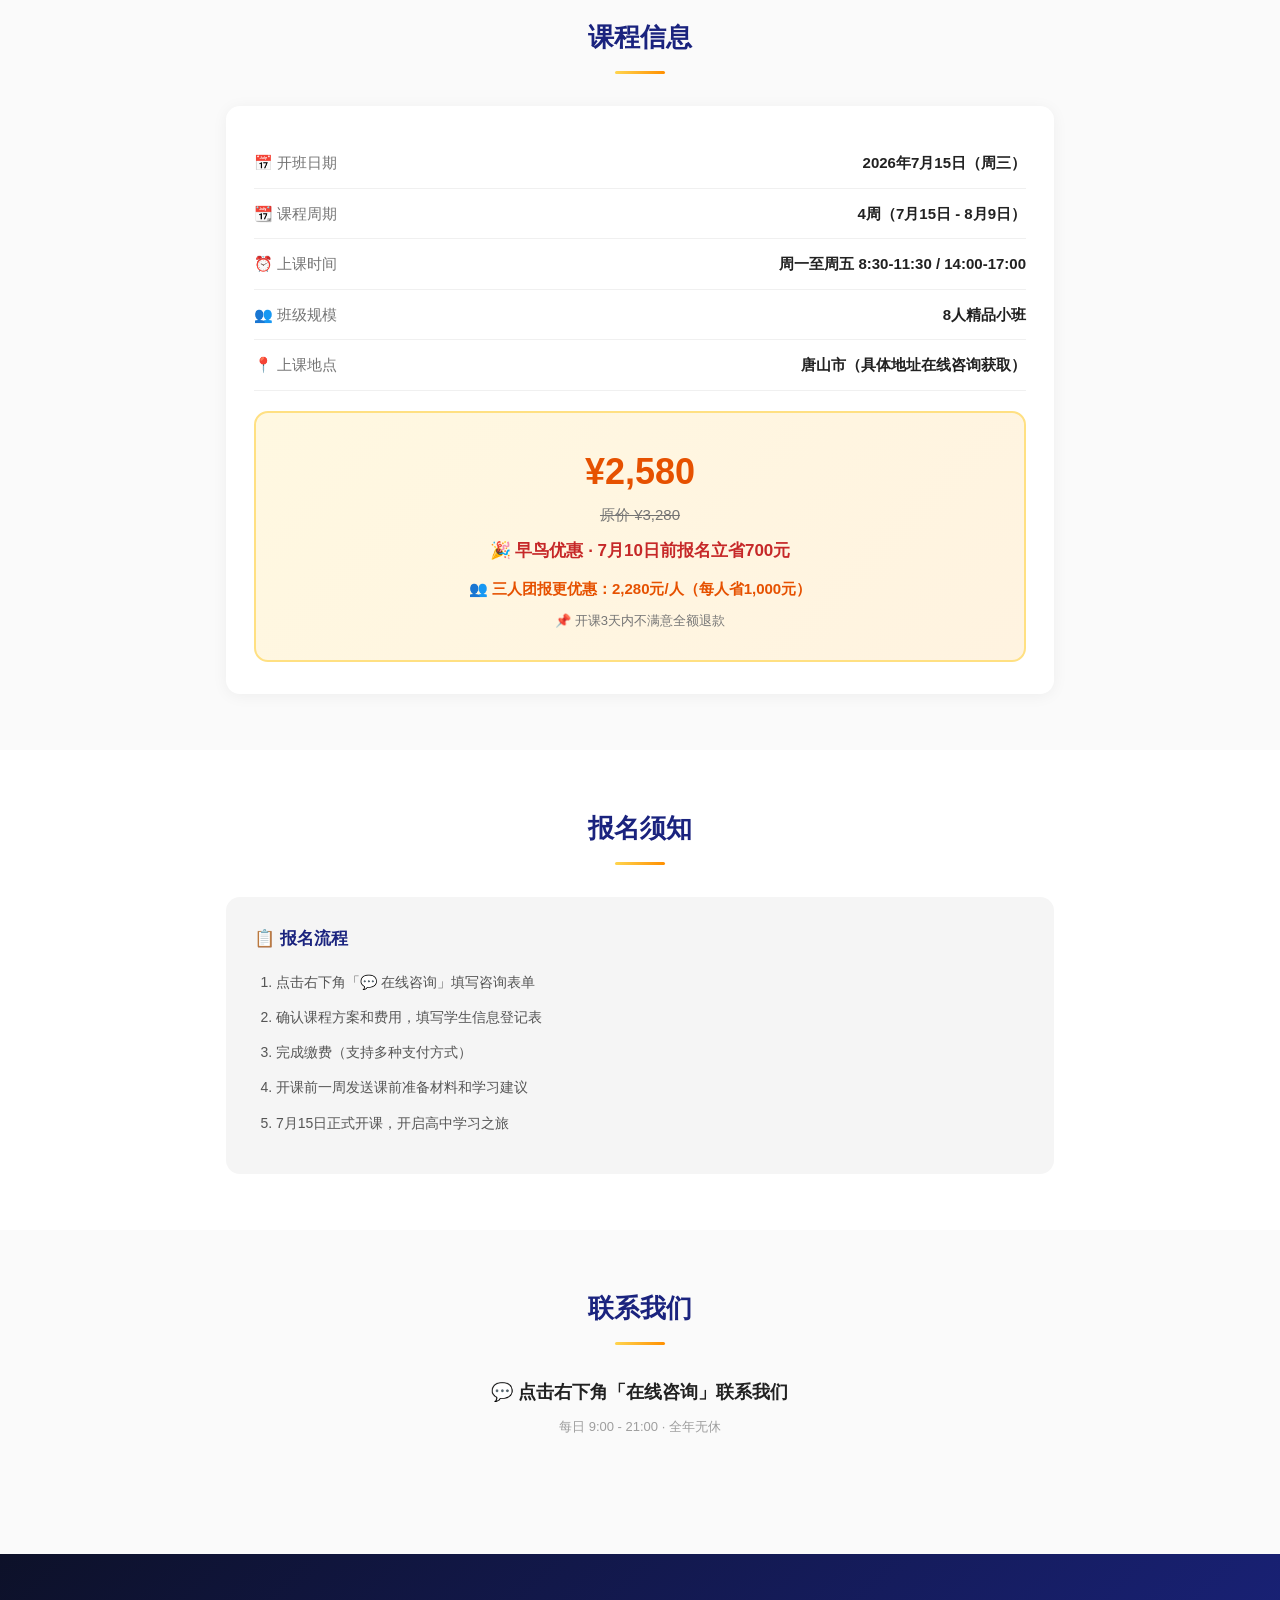
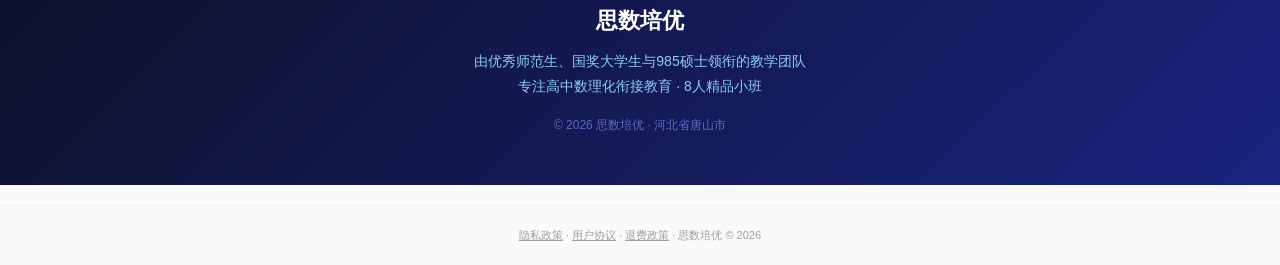
==== commit 8f467ec9: "隐私保护+在线咨询+合规化：隐私政策/用户协议/退费政策/在线表单" ====
--- a/index.html
+++ b/index.html
@@ -166,6 +166,23 @@
   .schedule-table th,.schedule-table td{padding:6px 3px;}
   .cta-bar{flex-direction:column;}
 }
+
+.modal-overlay{position:fixed;top:0;left:0;width:100%;height:100%;background:rgba(0,0,0,.6);z-index:9999;display:none;align-items:center;justify-content:center;}
+.modal-overlay.show{display:flex;}
+.modal-box{background:#fff;border-radius:16px;width:90%;max-width:420px;max-height:90vh;overflow-y:auto;box-shadow:0 8px 40px rgba(0,0,0,.2);}
+.modal-box .mb-head{padding:20px 24px;background:linear-gradient(135deg,#1a237e,#283593);color:#fff;border-radius:16px 16px 0 0;display:flex;justify-content:space-between;align-items:center;}
+.modal-box .mb-head h3{margin:0;font-size:18px;}
+.modal-box .mb-close{background:none;border:none;color:#fff;font-size:24px;cursor:pointer;}
+.modal-box .mb-body{padding:24px;}
+.modal-box label{display:block;font-size:13px;font-weight:700;color:#555;margin-bottom:6px;}
+.modal-box input,.modal-box textarea,.modal-box select{width:100%;padding:10px 14px;border:2px solid #e0e0e0;border-radius:10px;font-size:14px;margin-bottom:16px;font-family:inherit;}
+.modal-box input:focus,.modal-box textarea:focus{outline:none;border-color:#1a237e;}
+.modal-box textarea{resize:vertical;min-height:80px;}
+.modal-box .mb-submit{width:100%;padding:14px;background:linear-gradient(135deg,#1a237e,#283593);color:#fff;border:none;border-radius:12px;font-size:16px;font-weight:700;cursor:pointer;}
+.modal-box .mb-note{font-size:12px;color:#9e9e9e;text-align:center;margin-top:12px;}
+.consult-fab{position:fixed;bottom:90px;right:20px;width:56px;height:56px;border-radius:50%;background:linear-gradient(135deg,#25d366,#128c7e);color:#fff;font-size:26px;border:none;cursor:pointer;box-shadow:0 4px 16px rgba(37,211,102,.35);z-index:998;display:flex;align-items:center;justify-content:center;transition:transform .2s;animation:pulse 2s infinite;}
+.consult-fab:hover{transform:scale(1.1);}
+@keyframes pulse{0%,100%{box-shadow:0 4px 16px rgba(37,211,102,.35);}50%{box-shadow:0 4px 28px rgba(37,211,102,.6);}}
 </style>
 </head>
 <body>
@@ -386,7 +403,7 @@
       <div class="info-row"><span class="label">📆 课程周期</span><span class="value">4周（7月15日 - 8月9日）</span></div>
       <div class="info-row"><span class="label">⏰ 上课时间</span><span class="value">周一至周五 8:30-11:30 / 14:00-17:00</span></div>
       <div class="info-row"><span class="label">👥 班级规模</span><span class="value">8人精品小班</span></div>
-      <div class="info-row"><span class="label">📍 上课地点</span><span class="value">唐山市（具体地址微信发送定位）</span></div>
+      <div class="info-row"><span class="label">📍 上课地点</span><span class="value">唐山市（具体地址在线咨询获取）</span></div>
 
       <div class="price-box">
         <div class="main-price">¥2,580</div>
@@ -407,9 +424,9 @@
     <div class="notice-box">
       <h4>📋 报名流程</h4>
       <ol>
-        <li>添加微信 1529945197 或致电 15033952509 咨询</li>
+        <li>点击右下角「💬 在线咨询」填写咨询表单</li>
         <li>确认课程方案和费用，填写学生信息登记表</li>
-        <li>完成缴费（支持微信/支付宝/银行转账）</li>
+        <li>完成缴费（支持多种支付方式）</li>
         <li>开课前一周发送课前准备材料和学习建议</li>
         <li>7月15日正式开课，开启高中学习之旅</li>
       </ol>
@@ -422,8 +439,8 @@
   <div class="container fade-up" style="text-align:center;">
     <h2>联系我们</h2>
     <div class="section-line"></div>
-    <p style="font-size:18px;font-weight:700;">📞 15033952509（微信同号）</p>
-    <p style="color:#757575;">💬 微信咨询：1529945197</p>
+    <p style="font-size:18px;font-weight:700;">💬 点击右下角「在线咨询」联系我们</p>
+    <p style="color:#757575;"></p>
     <p style="color:#9e9e9e;font-size:13px;margin-top:8px;">每日 9:00 - 21:00 · 全年无休</p>
   </div>
 </section>
@@ -437,7 +454,7 @@
 
 <!-- CTA -->
 <div class="cta-bar" id="ctaBar">
-  <a href="tel:15033952509" class="cta-btn cta-phone ripple">📞 电话咨询</a>
+  <a href="#" onclick="openConsult();return false;" class="cta-btn cta-phone ripple">💬 在线咨询</a>
   <a href="subjects.html" class="cta-btn cta-wx ripple">📝 在线刷题</a>
 </div>
 
@@ -479,5 +496,47 @@
   animate();
 })();
 </script>
+
+<div class="modal-overlay" id="consultModal">
+  <div class="modal-box">
+    <div class="mb-head">
+      <h3>💬 在线咨询</h3>
+      <button class="mb-close" onclick="closeConsult()">✕</button>
+    </div>
+    <div class="mb-body">
+      <label>称呼</label>
+      <input type="text" id="cName" placeholder="怎么称呼您？">
+      <label>联系方式（手机/微信）</label>
+      <input type="text" id="cContact" placeholder="请留下您的手机号或微信号">
+      <label>学生年级</label>
+      <select id="cGrade"><option value="">请选择</option><option>新高一</option><option>新高二</option><option>新高三</option><option>其他</option></select>
+      <label>咨询内容</label>
+      <textarea id="cMsg" placeholder="您想了解什么？（课程、费用、时间等）"></textarea>
+      <button class="mb-submit" onclick="submitConsult()">📨 提交咨询</button>
+      <p class="mb-note">我们会在24小时内回复您</p>
+    </div>
+  </div>
+</div>
+<button class="consult-fab" onclick="openConsult()" title="在线咨询">💬</button>
+
+<script>
+function openConsult(){document.getElementById('consultModal').classList.add('show');}
+function closeConsult(){document.getElementById('consultModal').classList.remove('show');}
+function submitConsult(){
+  var n=document.getElementById('cName').value.trim();
+  var t=document.getElementById('cContact').value.trim();
+  if(!n||!t){alert('请至少填写称呼和联系方式');return;}
+  var d={name:n,contact:t,grade:document.getElementById('cGrade').value,msg:document.getElementById('cMsg').value.trim(),date:new Date().toISOString(),page:location.href};
+  var msgs=JSON.parse(localStorage.getItem('sishu_consults')||'[]');
+  msgs.unshift(d);if(msgs.length>200)msgs=msgs.slice(0,200);
+  localStorage.setItem('sishu_consults',JSON.stringify(msgs));
+  alert('✅ 咨询已提交！我们会尽快联系您。');
+  closeConsult();
+  document.getElementById('cName').value='';document.getElementById('cContact').value='';
+  document.getElementById('cMsg').value='';
+}
+</script>
+
+<div class="compliance-footer"><div style="text-align:center;padding:20px;font-size:11px;color:#9e9e9e;border-top:1px solid #f0f0f0;margin-top:20px;"><a href="privacy.html" style="color:#9e9e9e;">隐私政策</a> · <a href="terms.html" style="color:#9e9e9e;">用户协议</a> · <a href="terms.html#退费" style="color:#9e9e9e;">退费政策</a> · 思数培优 © 2026</div></div>
 </body>
 </html>
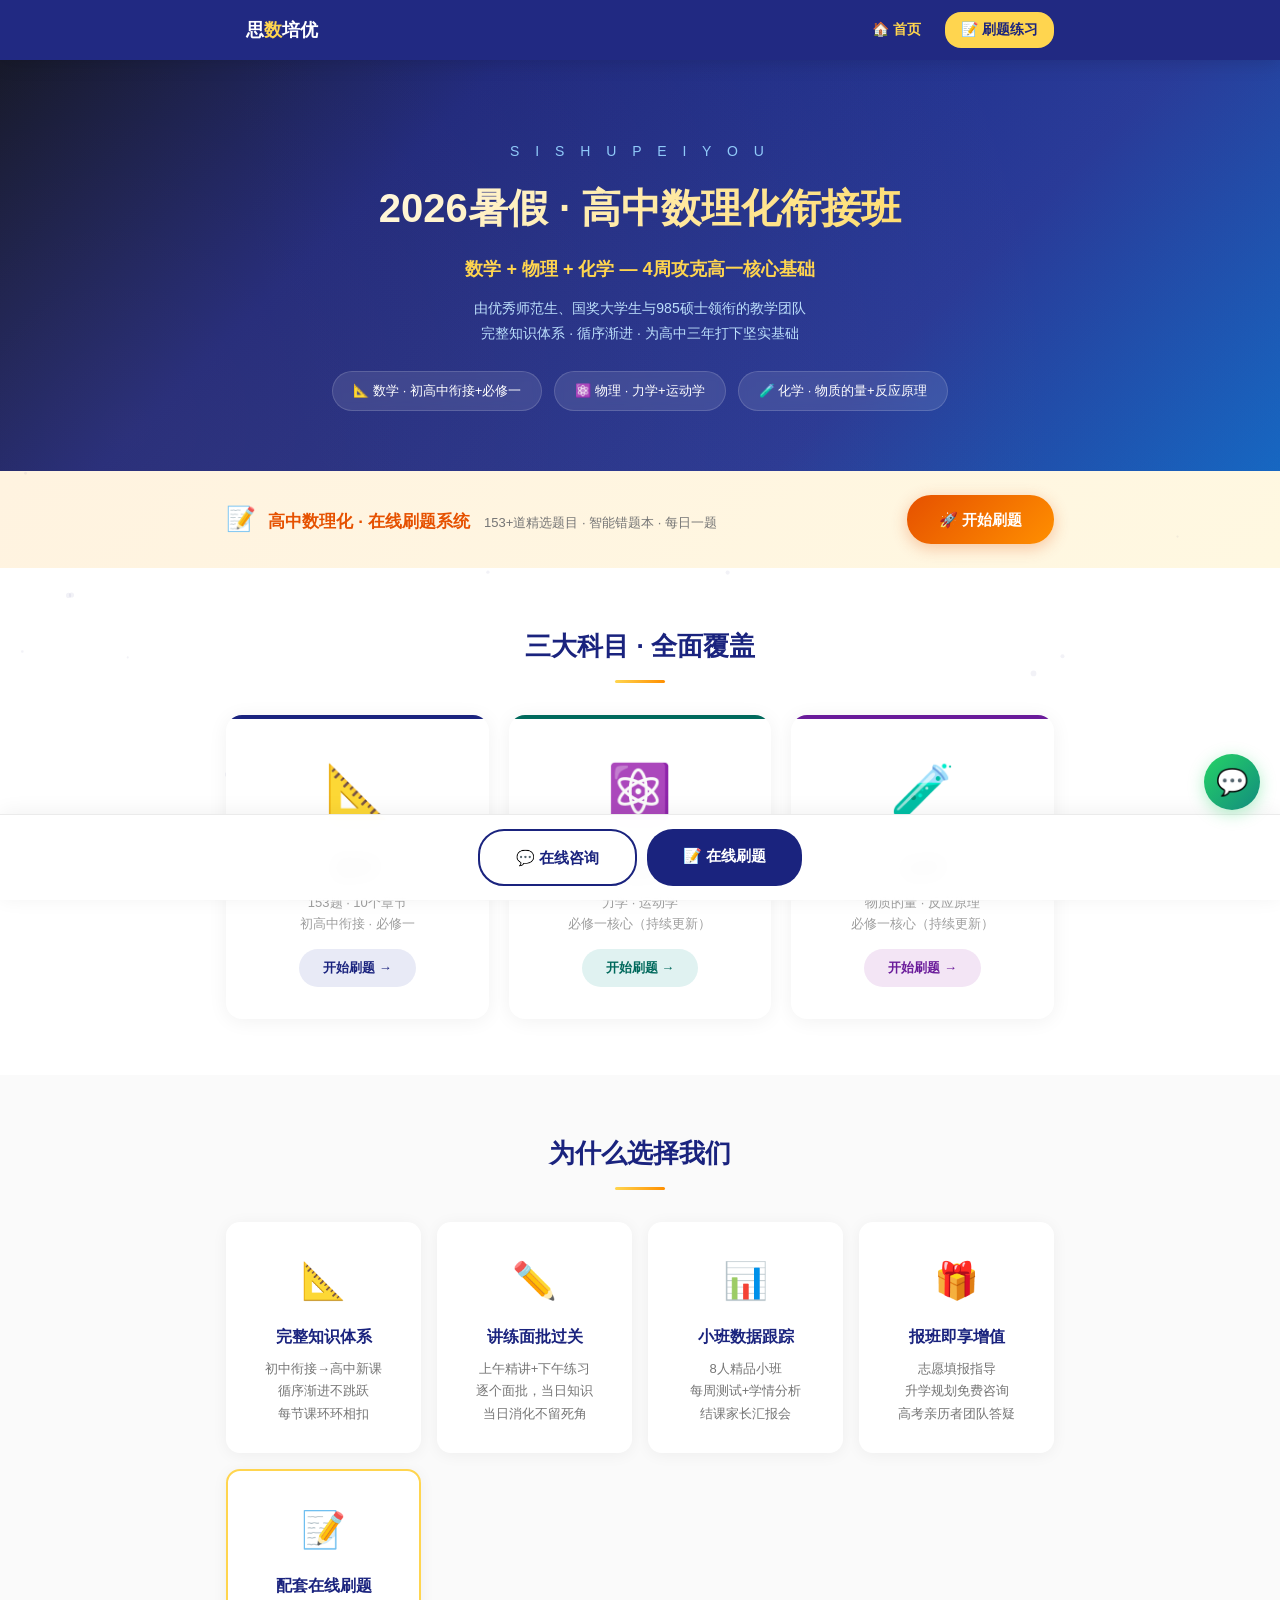
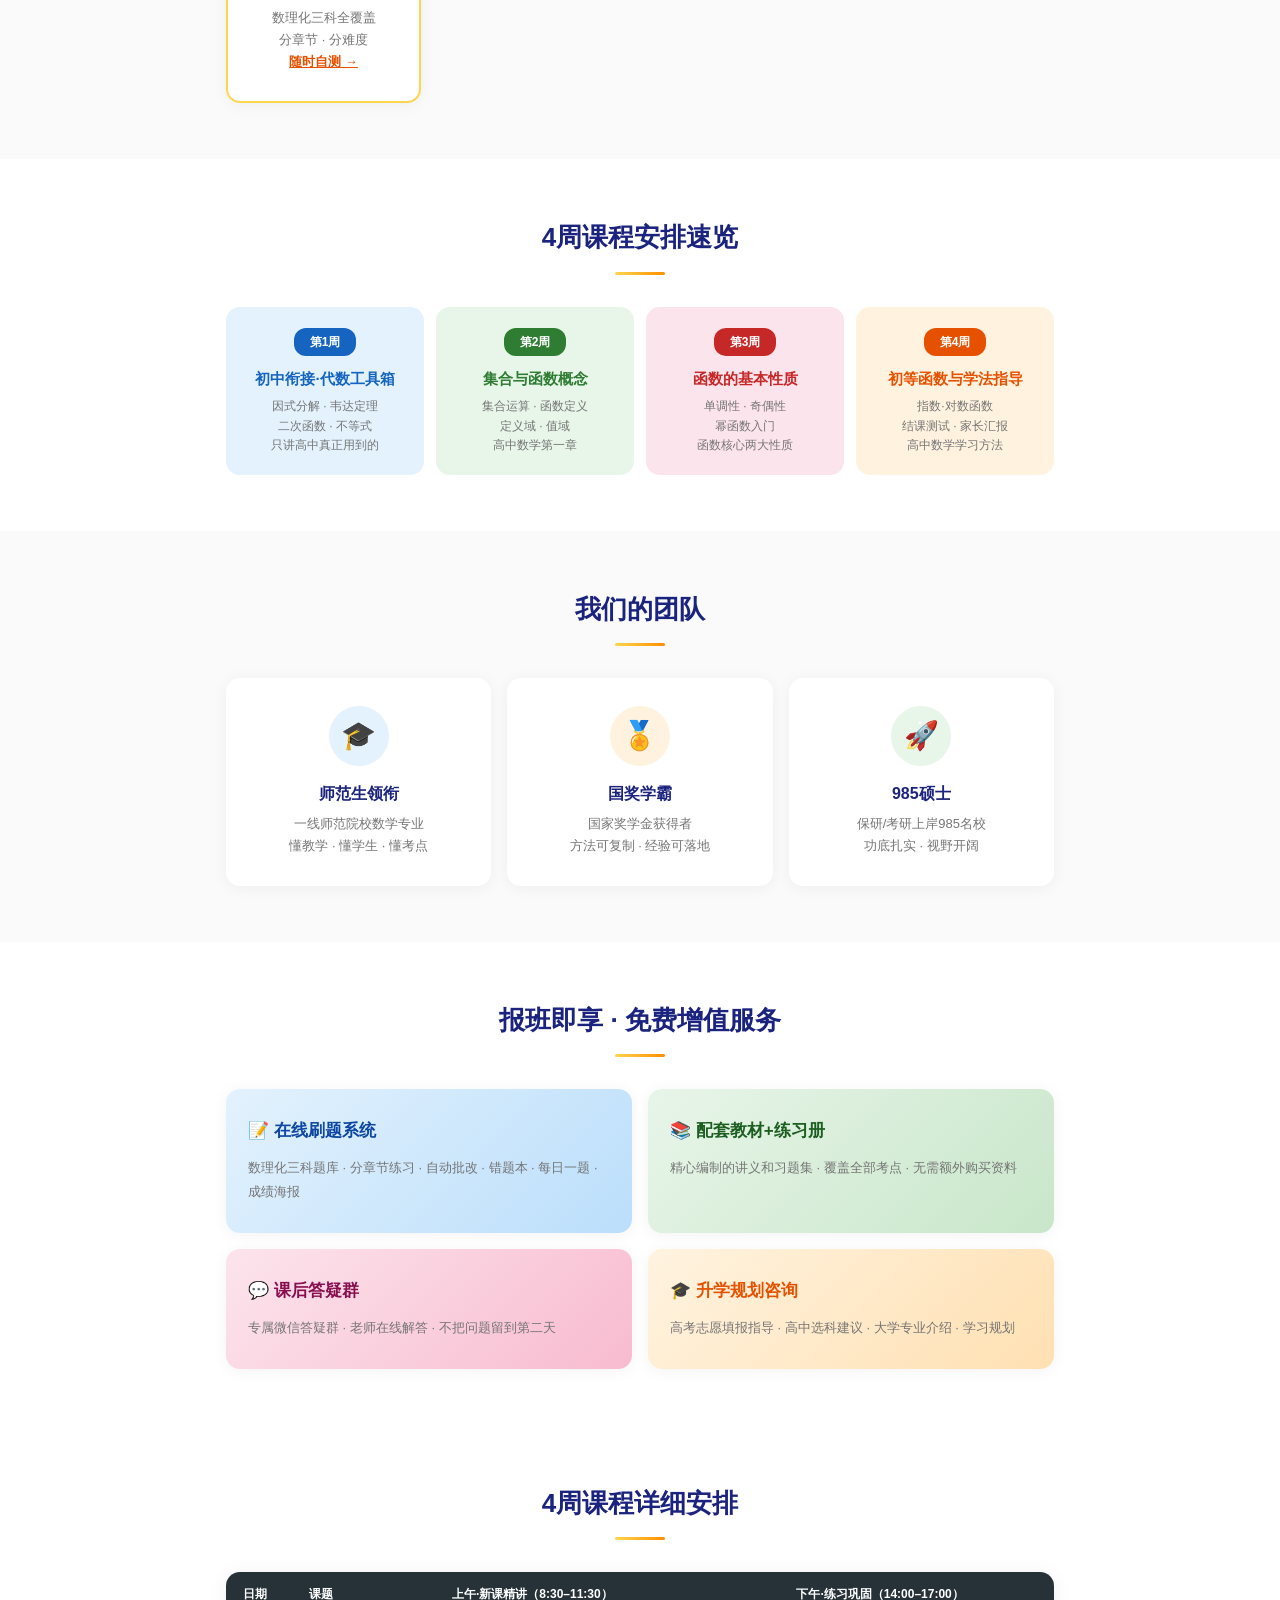
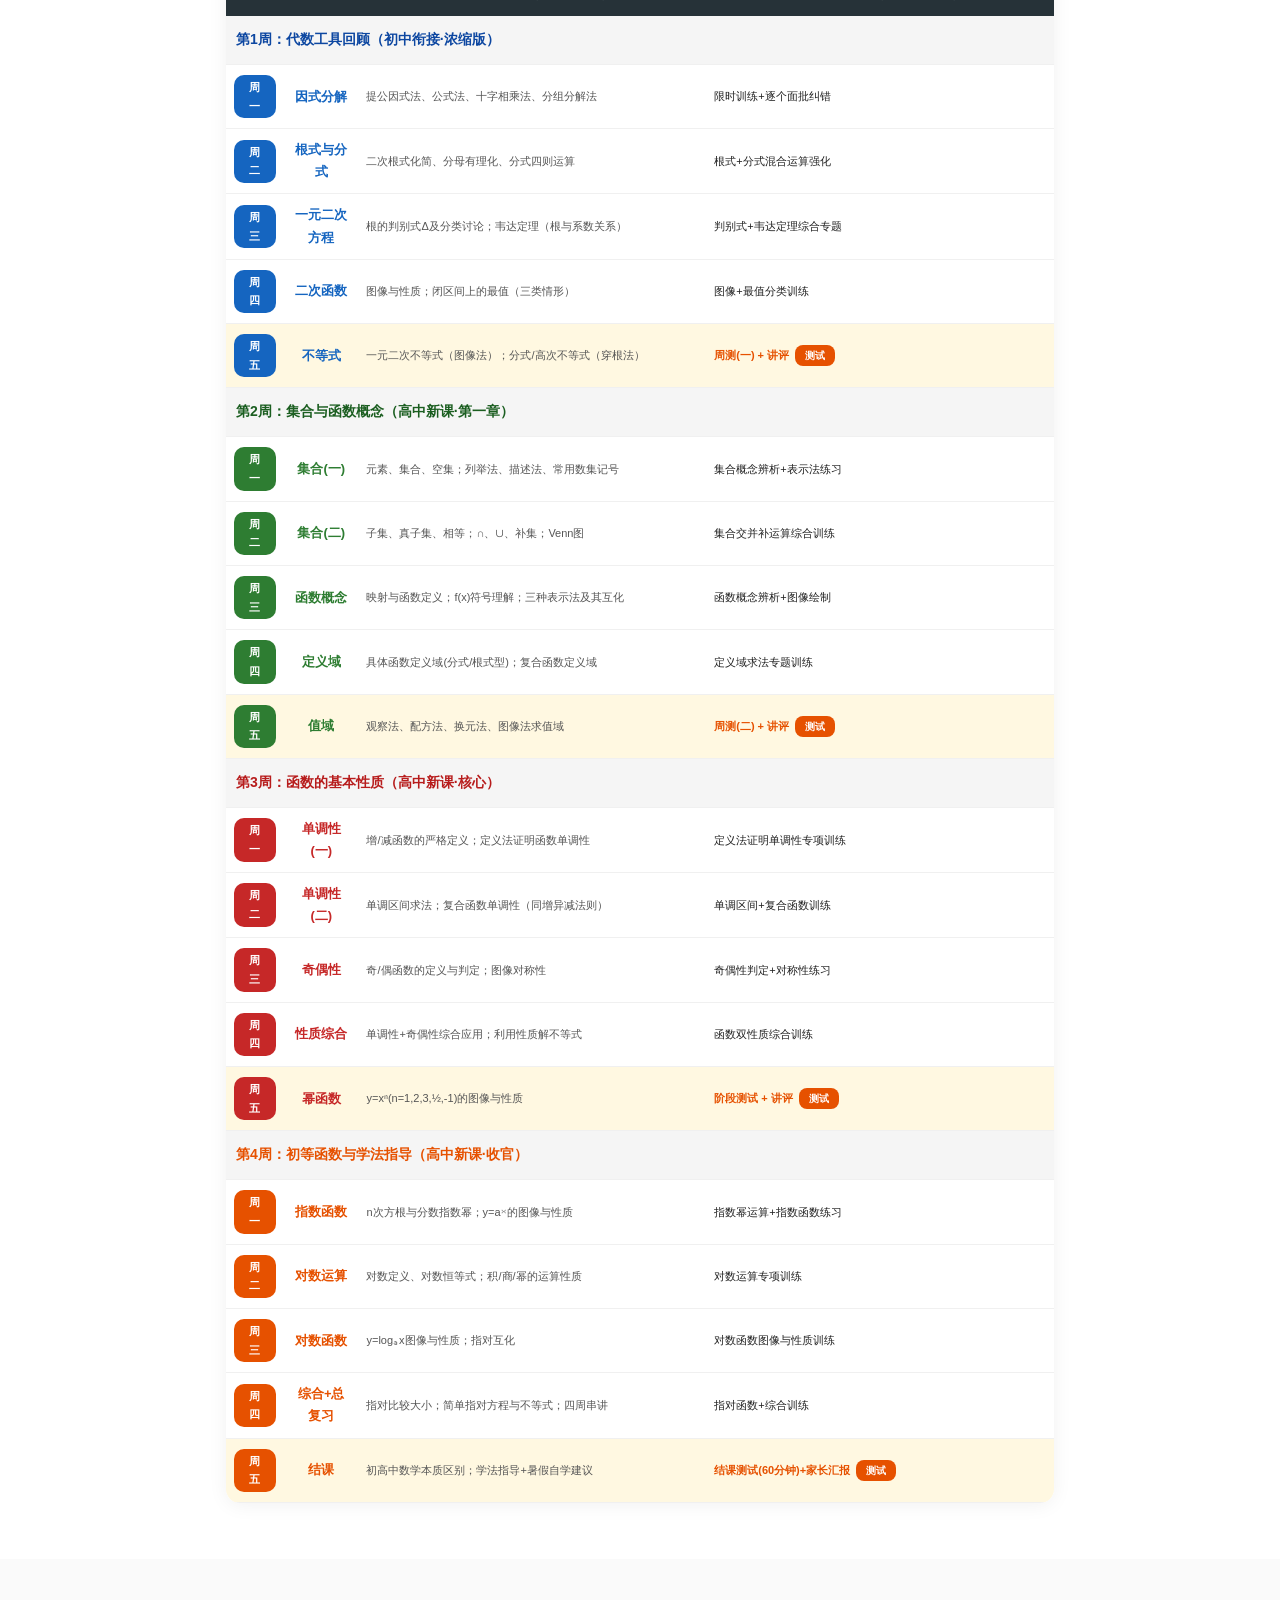
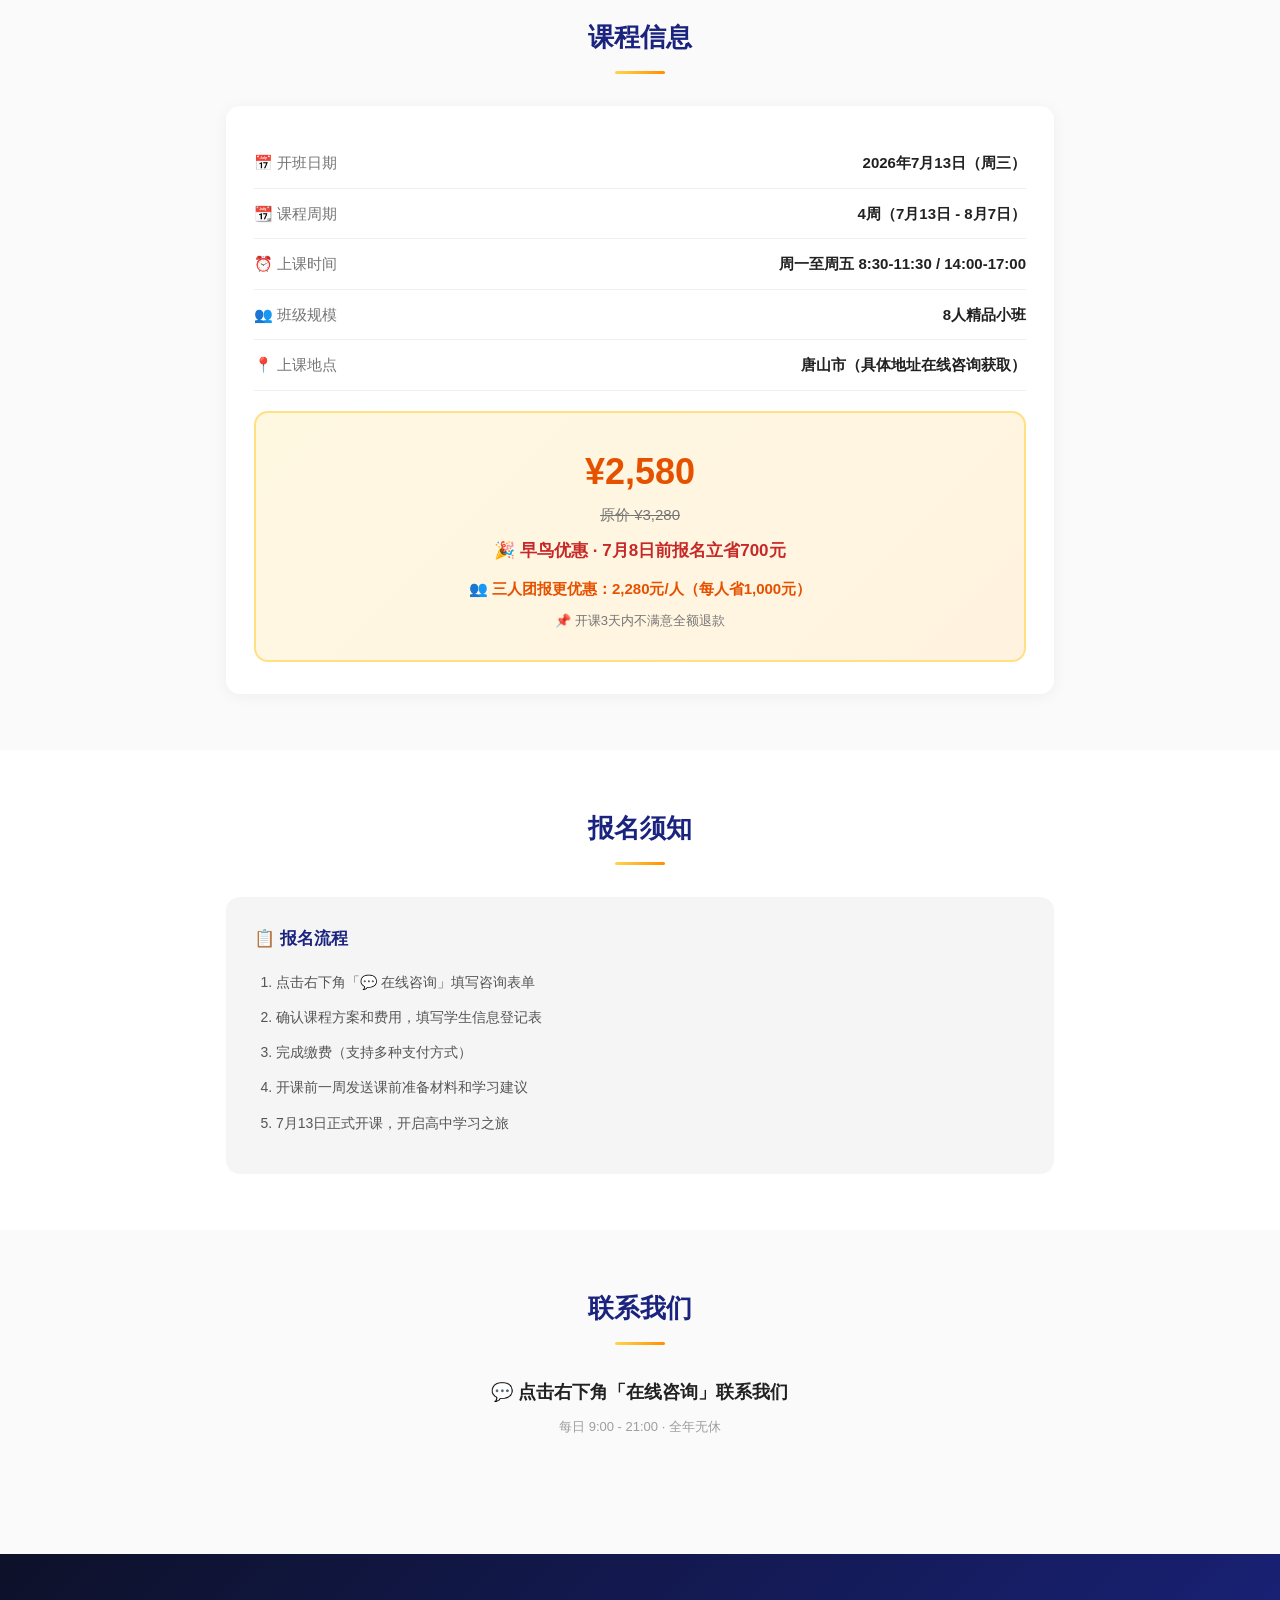
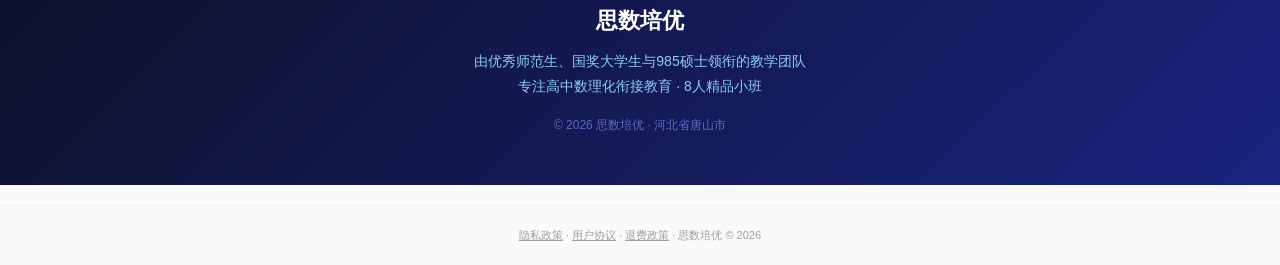
==== commit 92f8a0a3: "日期更新7.13(周一)+AI学情分析+双二维码(刷题+微信)+优势8项" ====
--- a/index.html
+++ b/index.html
@@ -399,8 +399,8 @@
     <h2>课程信息</h2>
     <div class="section-line"></div>
     <div class="info-box">
-      <div class="info-row"><span class="label">📅 开班日期</span><span class="value">2026年7月15日（周三）</span></div>
-      <div class="info-row"><span class="label">📆 课程周期</span><span class="value">4周（7月15日 - 8月9日）</span></div>
+      <div class="info-row"><span class="label">📅 开班日期</span><span class="value">2026年7月13日（周三）</span></div>
+      <div class="info-row"><span class="label">📆 课程周期</span><span class="value">4周（7月13日 - 8月7日）</span></div>
       <div class="info-row"><span class="label">⏰ 上课时间</span><span class="value">周一至周五 8:30-11:30 / 14:00-17:00</span></div>
       <div class="info-row"><span class="label">👥 班级规模</span><span class="value">8人精品小班</span></div>
       <div class="info-row"><span class="label">📍 上课地点</span><span class="value">唐山市（具体地址在线咨询获取）</span></div>
@@ -408,7 +408,7 @@
       <div class="price-box">
         <div class="main-price">¥2,580</div>
         <div style="font-size:15px;color:#757575;text-decoration:line-through;">原价 ¥3,280</div>
-        <div class="early">🎉 早鸟优惠 · 7月10日前报名立省700元</div>
+        <div class="early">🎉 早鸟优惠 · 7月8日前报名立省700元</div>
         <div class="group">👥 三人团报更优惠：2,280元/人（每人省1,000元）</div>
         <div style="font-size:13px;color:#757575;margin-top:8px;">📌 开课3天内不满意全额退款</div>
       </div>
@@ -428,7 +428,7 @@
         <li>确认课程方案和费用，填写学生信息登记表</li>
         <li>完成缴费（支持多种支付方式）</li>
         <li>开课前一周发送课前准备材料和学习建议</li>
-        <li>7月15日正式开课，开启高中学习之旅</li>
+        <li>7月13日正式开课，开启高中学习之旅</li>
       </ol>
     </div>
   </div>
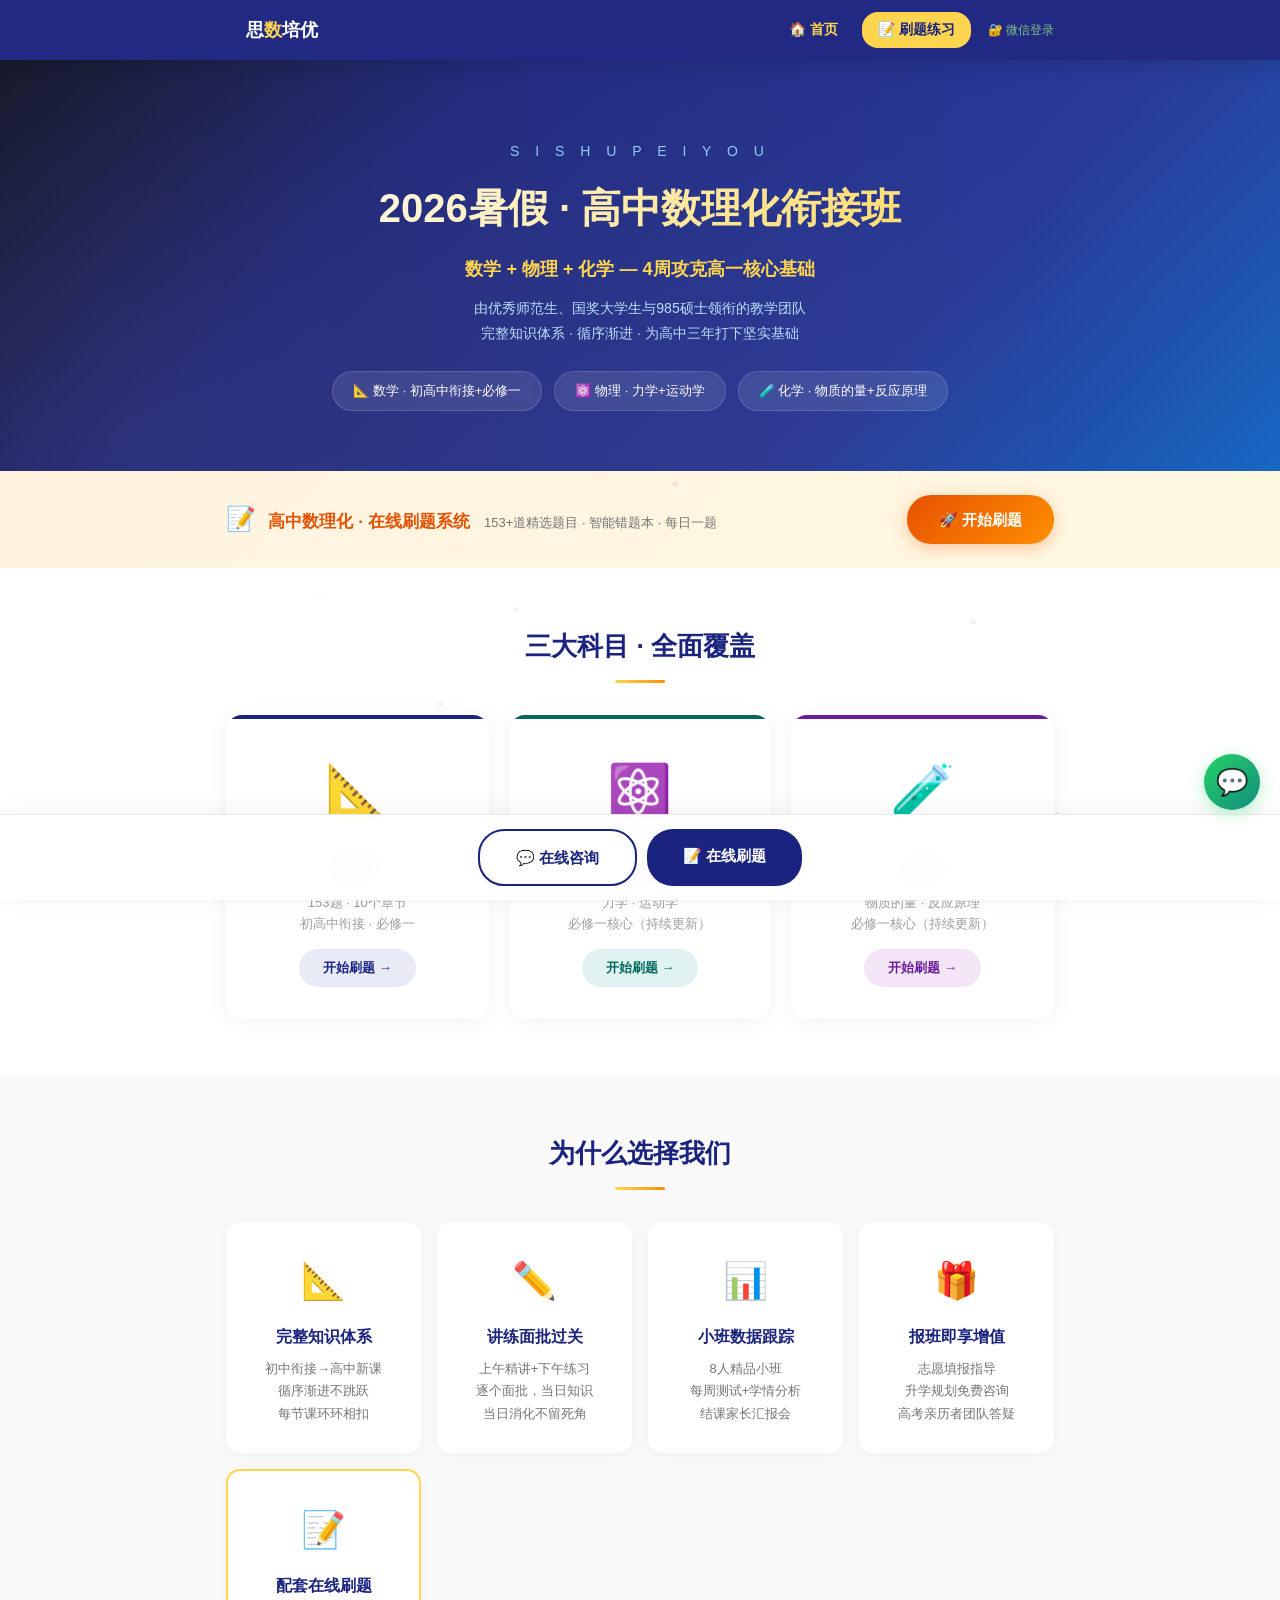
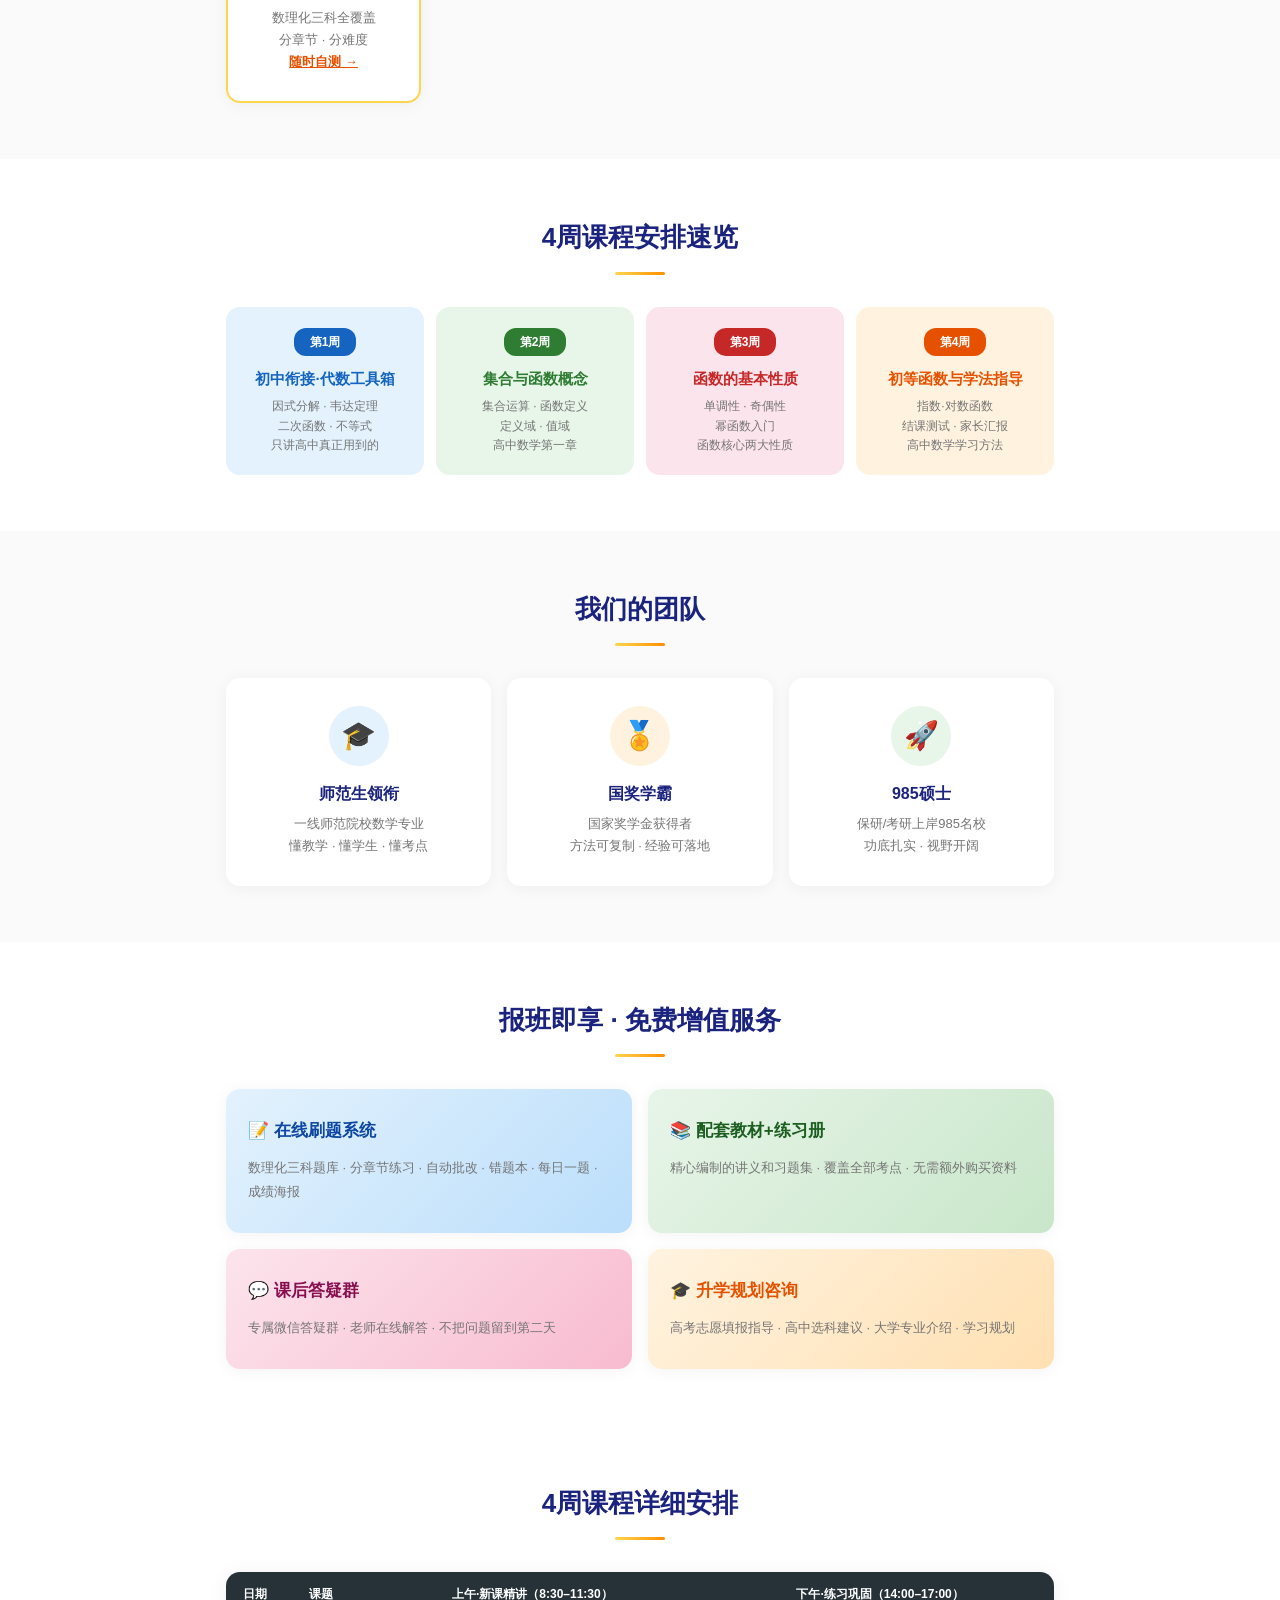
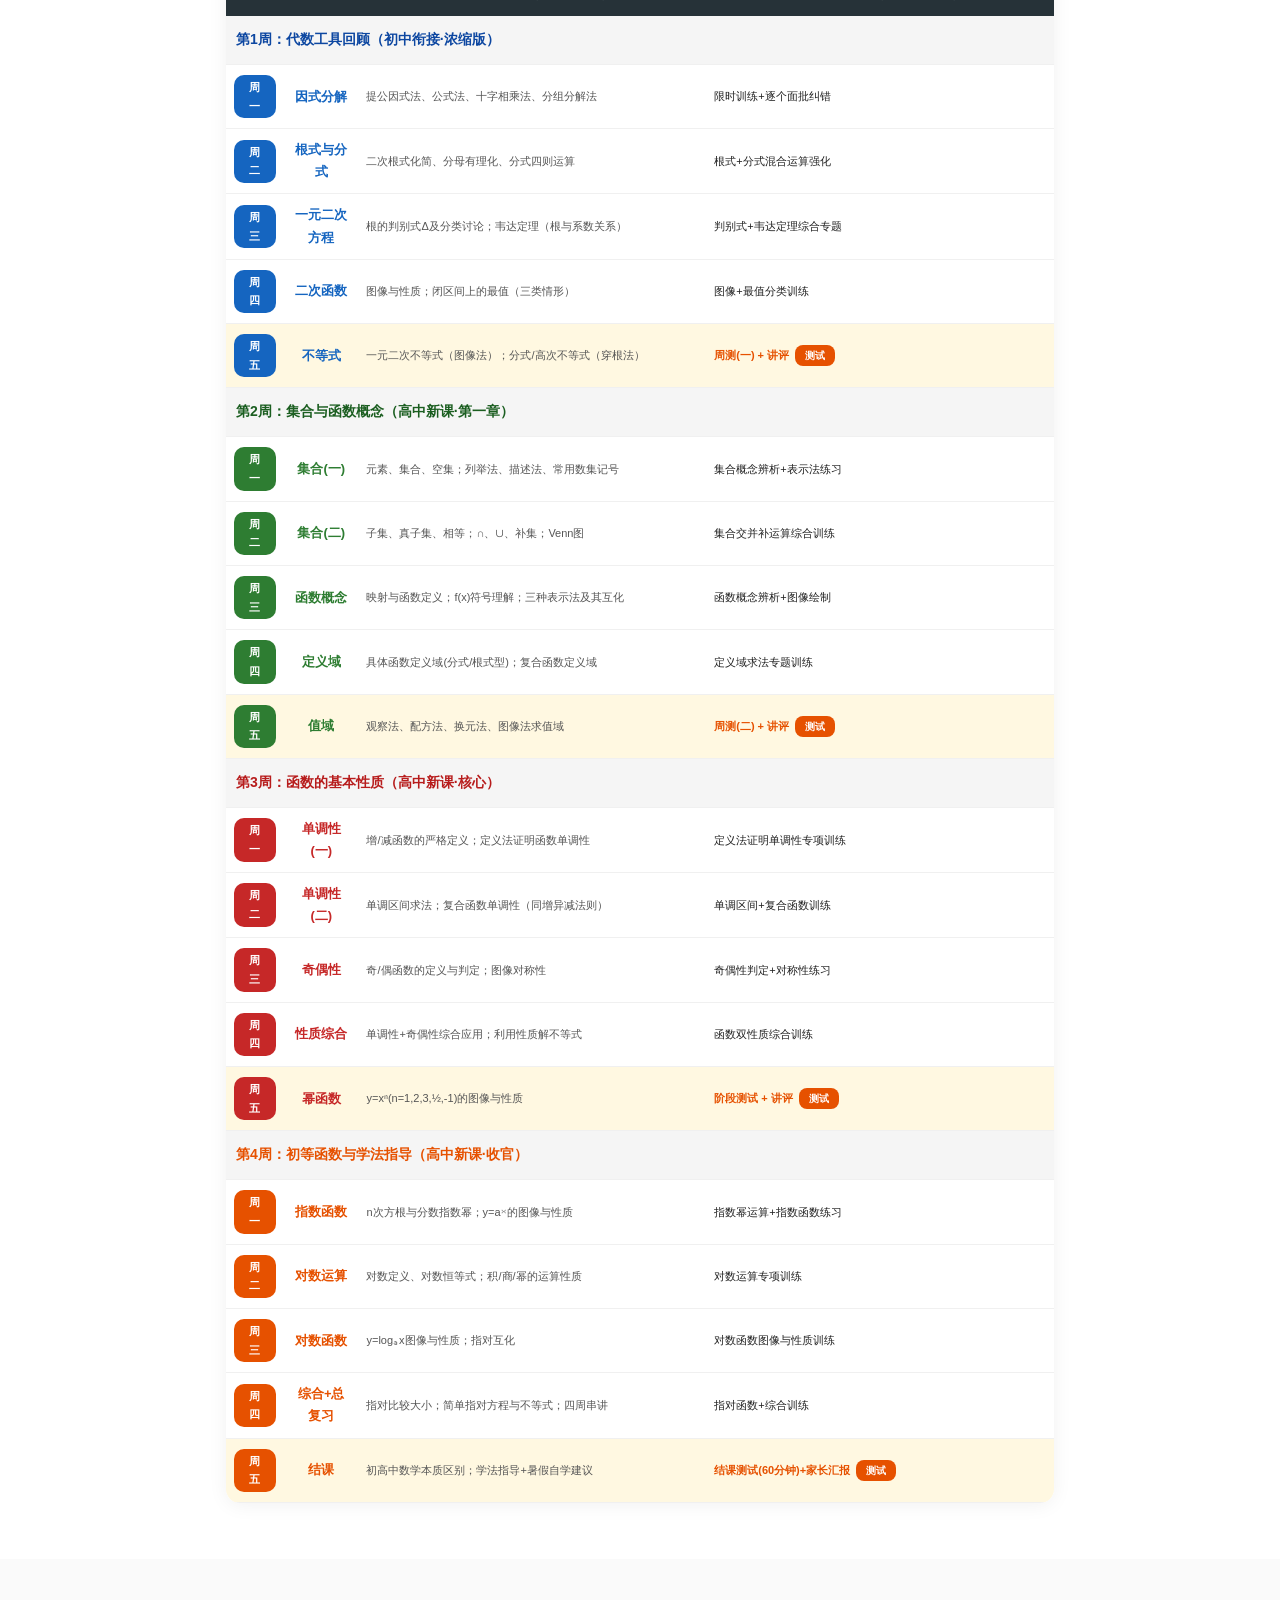
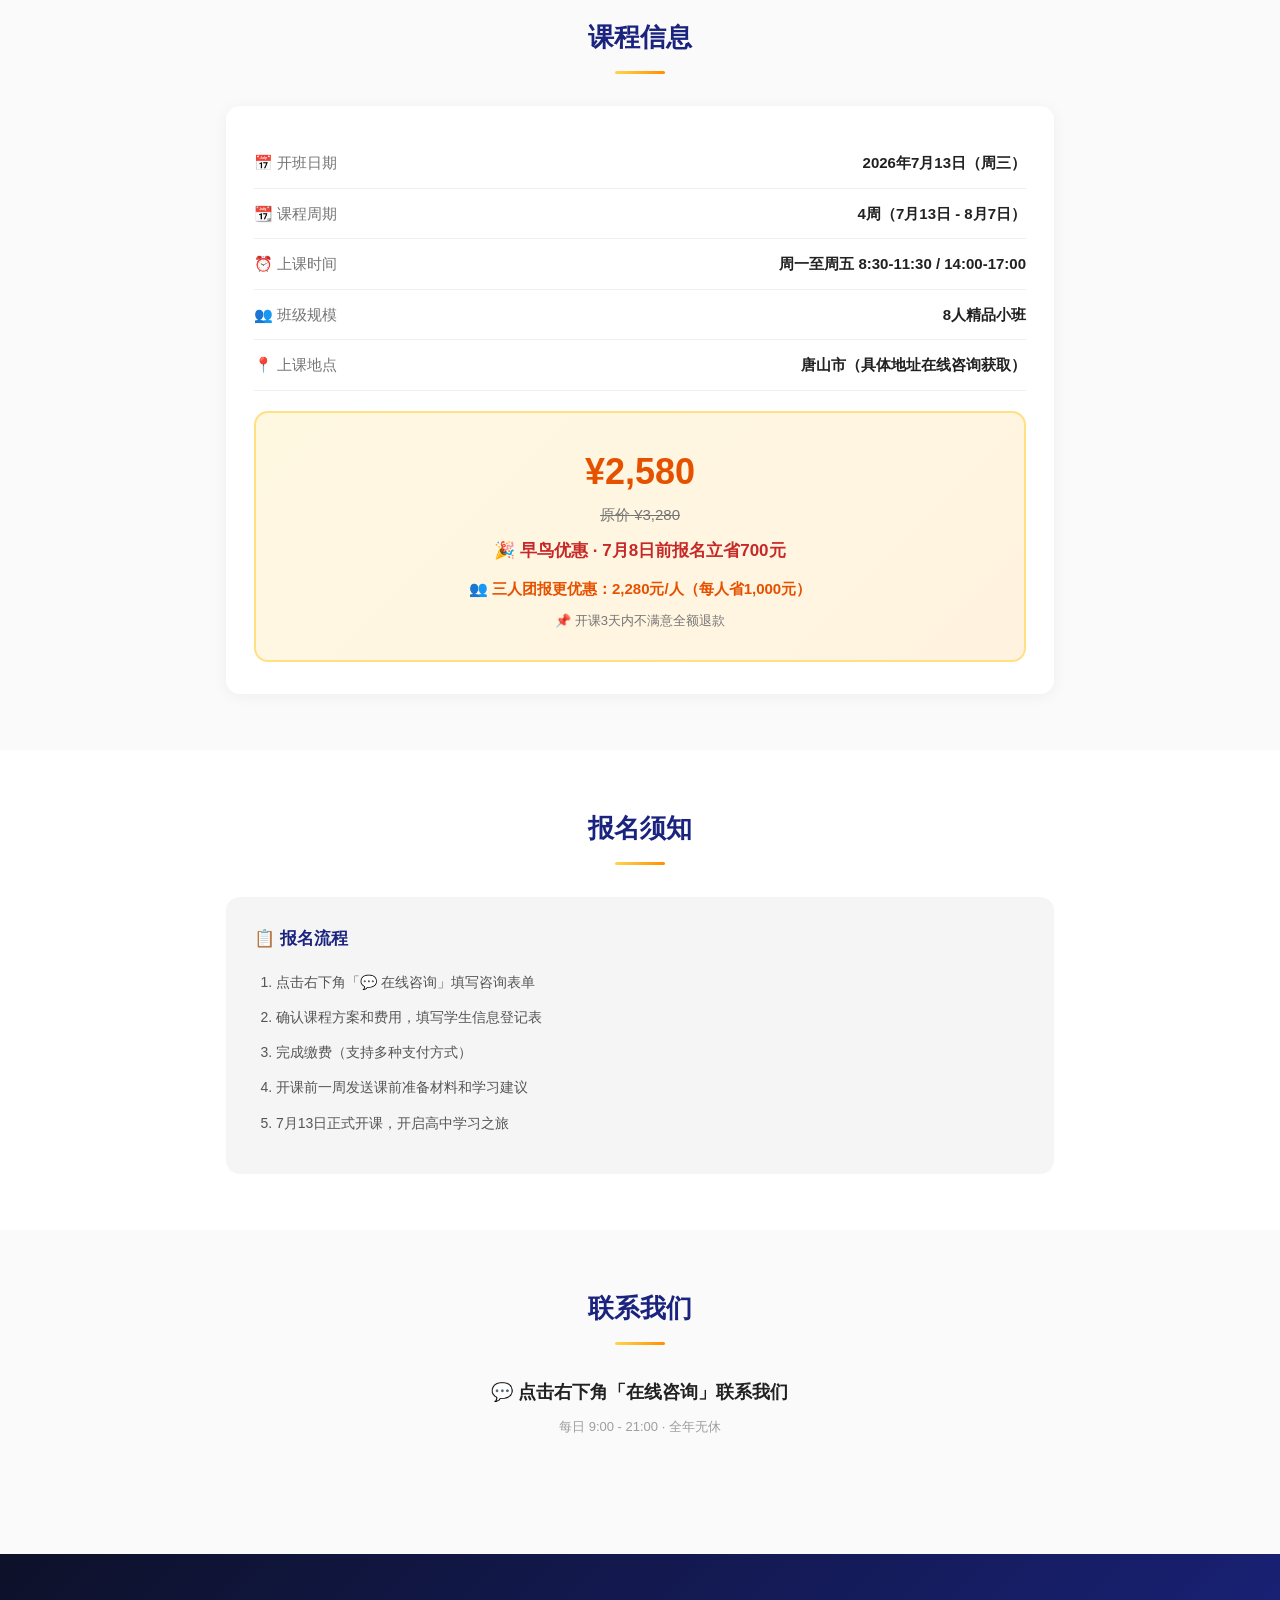
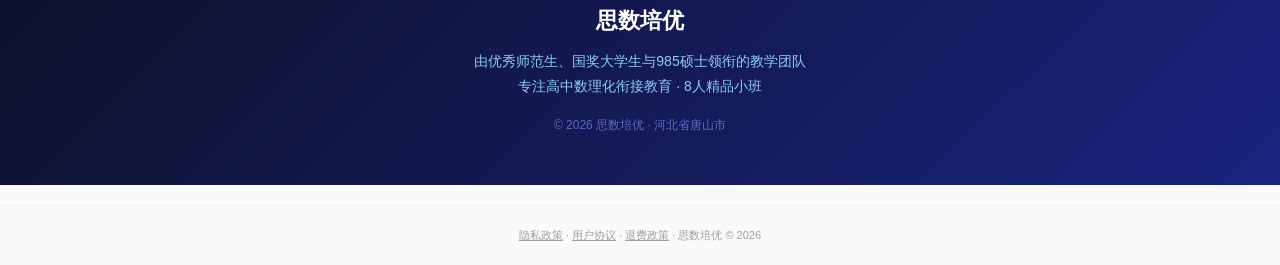
==== commit b347f144: "全站加入微信登录按钮" ====
--- a/index.html
+++ b/index.html
@@ -538,5 +538,51 @@
 </script>
 
 <div class="compliance-footer"><div style="text-align:center;padding:20px;font-size:11px;color:#9e9e9e;border-top:1px solid #f0f0f0;margin-top:20px;"><a href="privacy.html" style="color:#9e9e9e;">隐私政策</a> · <a href="terms.html" style="color:#9e9e9e;">用户协议</a> · <a href="terms.html#退费" style="color:#9e9e9e;">退费政策</a> · 思数培优 © 2026</div></div>
+
+<script>
+// 微信登录
+(function(){
+  var user = localStorage.getItem('wx_user');
+  if (user) {
+    try { user = JSON.parse(user); } catch(e) { user = null; }
+  }
+  if (user && user.openid) {
+    // 已登录，显示用户信息
+    var nav = document.querySelector('.nav .container div:last-child');
+    if (nav && !document.getElementById('wxUser')) {
+      var span = document.createElement('span');
+      span.id = 'wxUser';
+      span.style.cssText = 'font-size:12px;color:#ffd54f;margin-left:12px';
+      span.textContent = '👤 ' + (user.nickname || '已登录');
+      nav.appendChild(span);
+    }
+  } else {
+    // 检查URL中是否有user参数（OAuth回调）
+    var params = new URLSearchParams(location.search);
+    var userParam = params.get('user');
+    if (userParam) {
+      try {
+        var u = JSON.parse(decodeURIComponent(userParam));
+        localStorage.setItem('wx_user', JSON.stringify(u));
+        // 清除URL参数
+        history.replaceState({}, '', location.pathname);
+        location.reload();
+      } catch(e) {}
+    } else {
+      // 未登录，添加登录按钮
+      var nav2 = document.querySelector('.nav .container div:last-child');
+      if (nav2 && !document.getElementById('wxLogin')) {
+        var btn = document.createElement('a');
+        btn.id = 'wxLogin';
+        btn.href = 'https://open.weixin.qq.com/connect/oauth2/authorize?appid=wx3563096d4c2b1b30&redirect_uri=https%3A%2F%2Fshrine-playhouse-container.ngrok-free.dev%2Fapi%2Fauth%2Fcallback-quiz&response_type=code&scope=snsapi_userinfo&state=' + location.href + '#wechat_redirect';
+        btn.style.cssText = 'font-size:12px;color:#81c784;margin-left:12px;text-decoration:none';
+        btn.textContent = '🔐 微信登录';
+        nav2.appendChild(btn);
+      }
+    }
+  }
+})();
+</script>
+
 </body>
 </html>
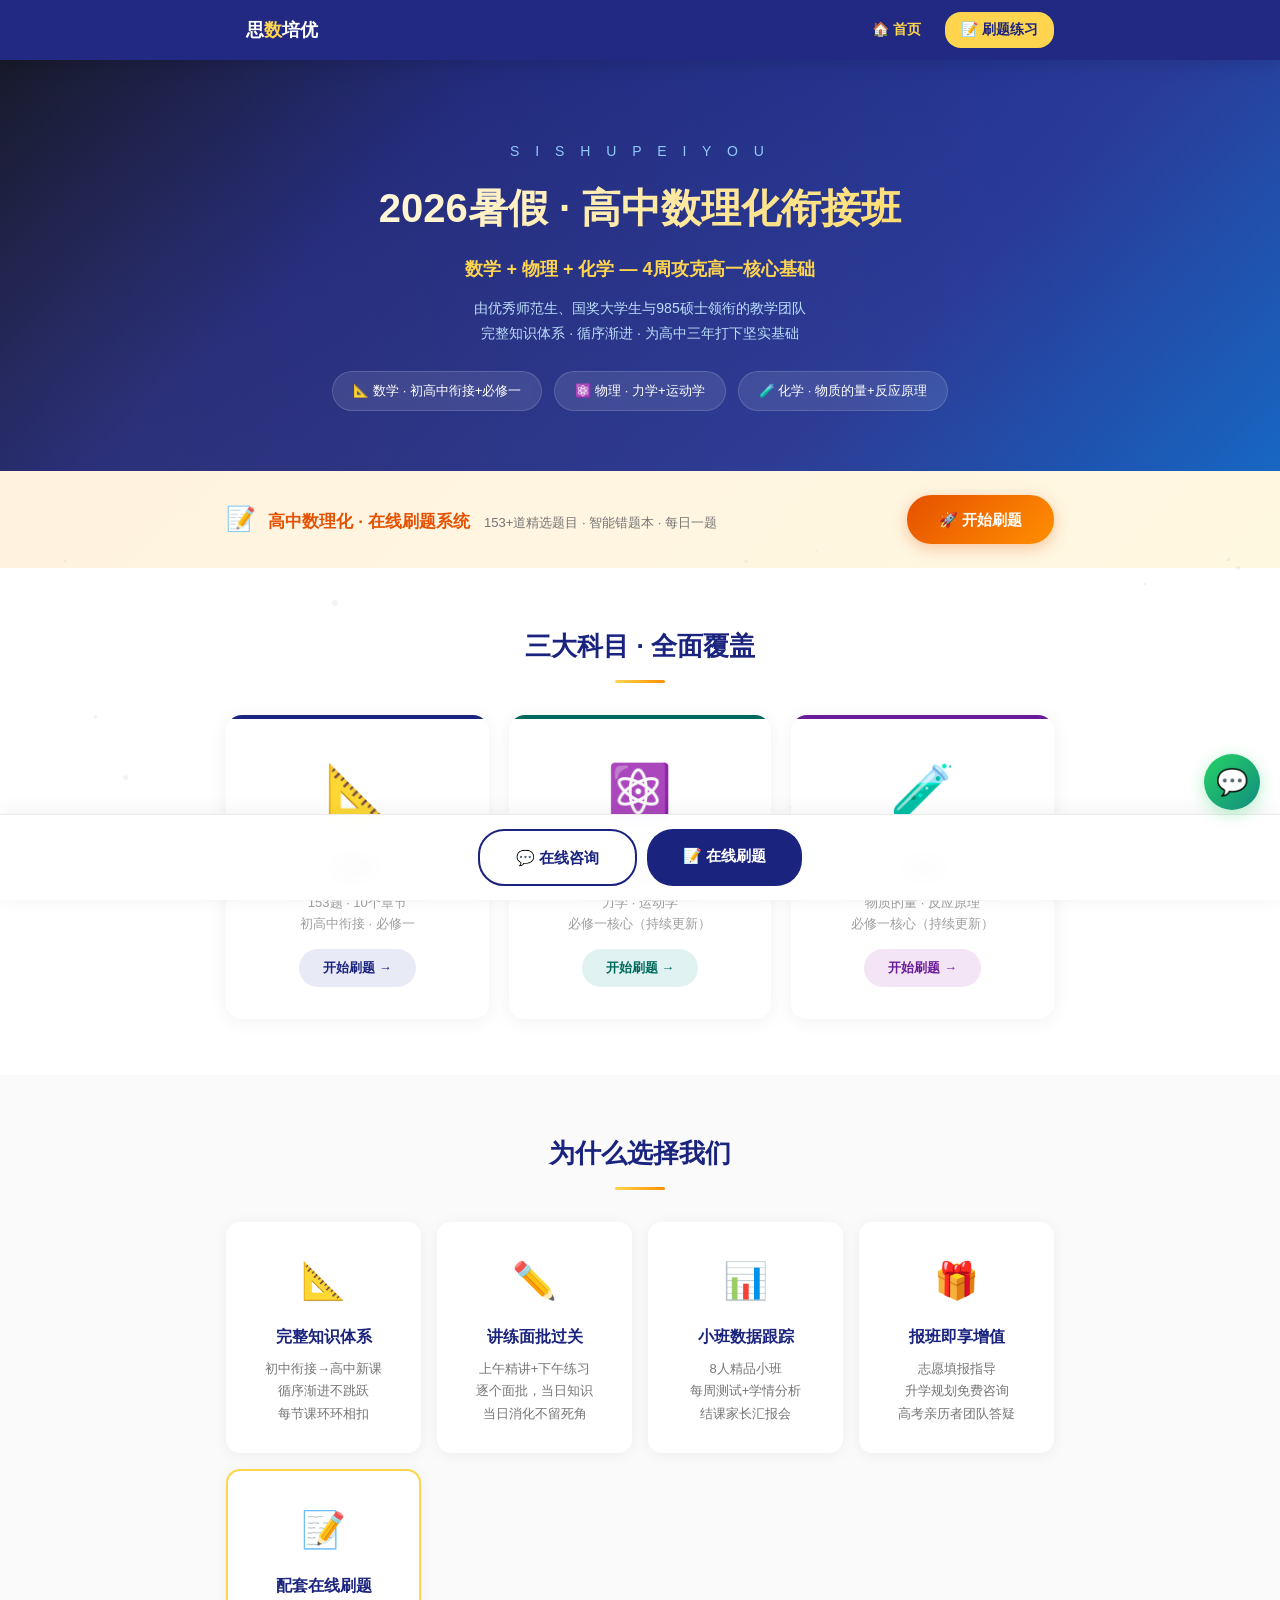
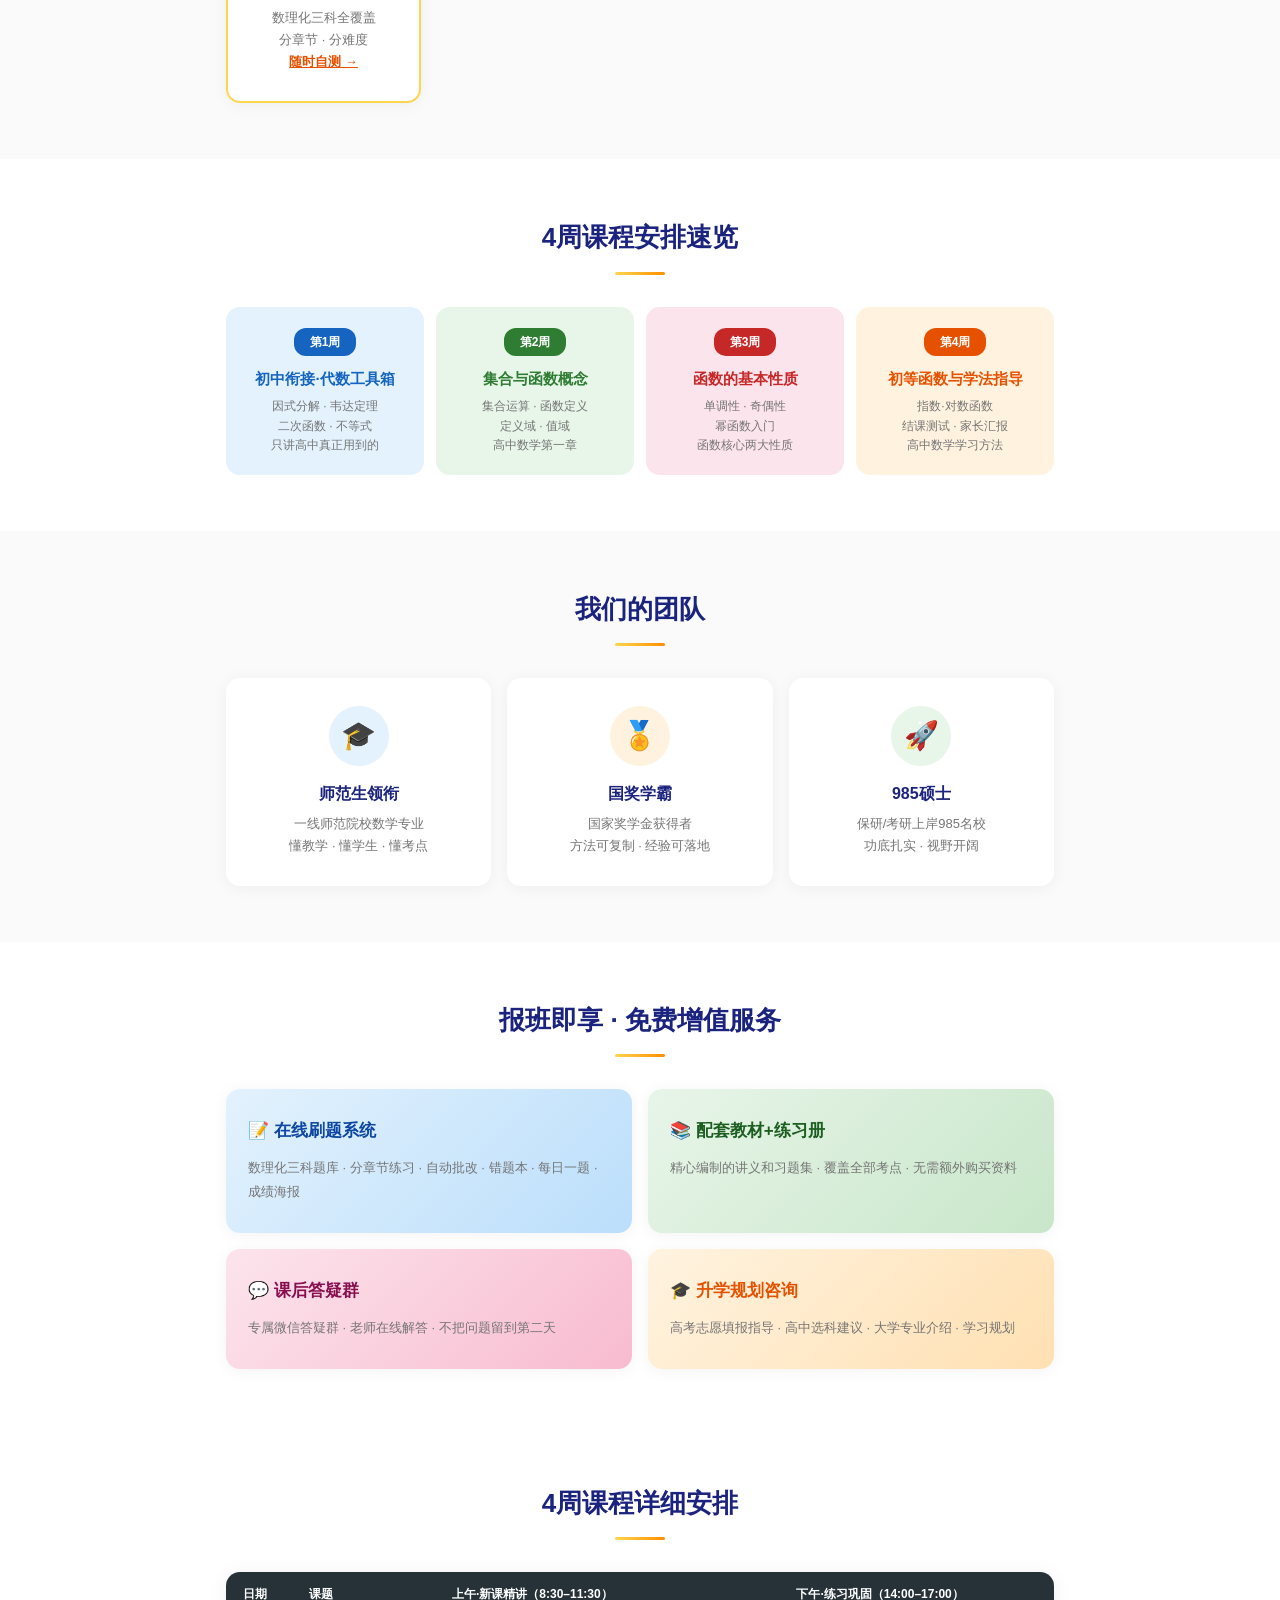
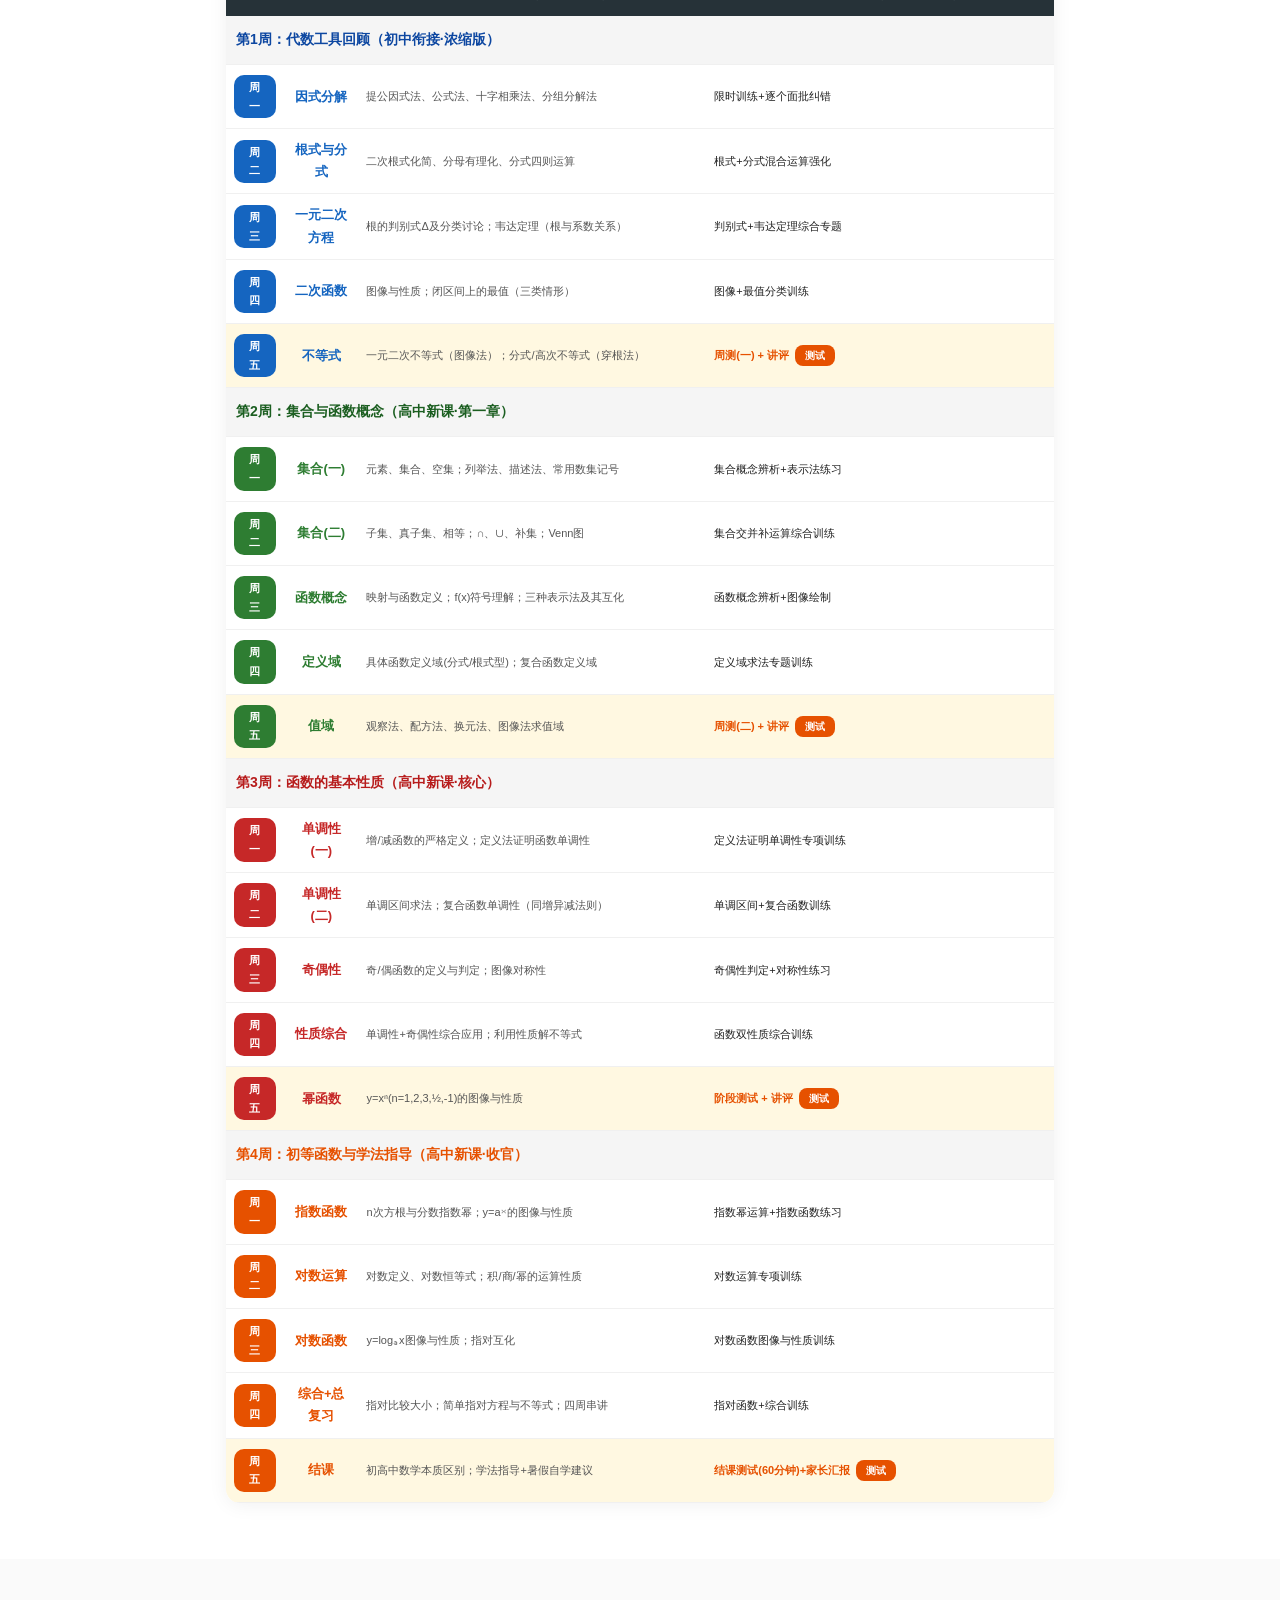
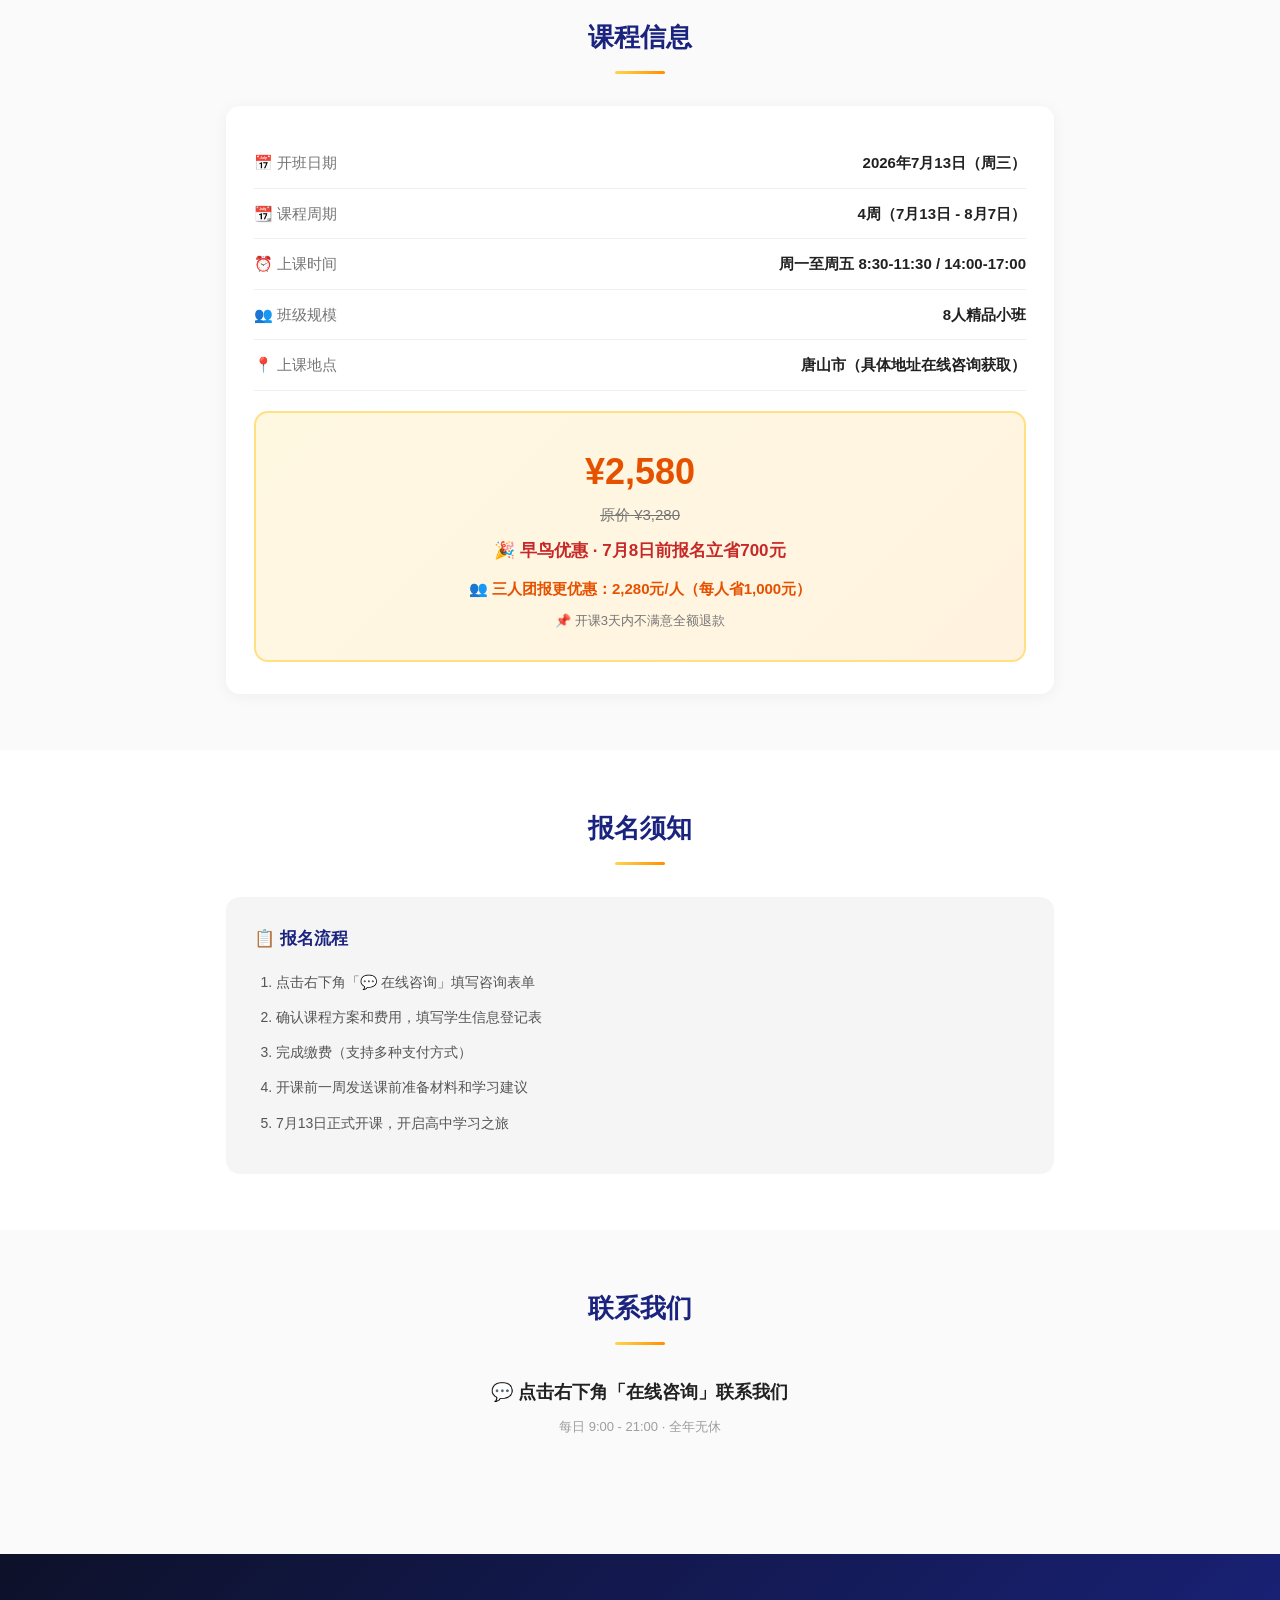
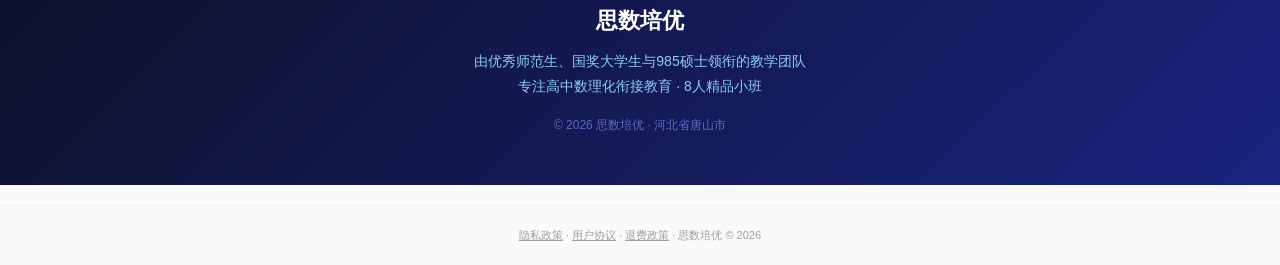
==== commit 7d674c79: "微信登录智能提示:微信内一键登录+外部提示用微信打开" ====
--- a/index.html
+++ b/index.html
@@ -540,14 +540,18 @@
 <div class="compliance-footer"><div style="text-align:center;padding:20px;font-size:11px;color:#9e9e9e;border-top:1px solid #f0f0f0;margin-top:20px;"><a href="privacy.html" style="color:#9e9e9e;">隐私政策</a> · <a href="terms.html" style="color:#9e9e9e;">用户协议</a> · <a href="terms.html#退费" style="color:#9e9e9e;">退费政策</a> · 思数培优 © 2026</div></div>
 
 <script>
-// 微信登录
+// 微信登录 - 检测环境 + 提示
 (function(){
+  var ua = navigator.userAgent.toLowerCase();
+  var isWechat = ua.indexOf('micromessenger') !== -1;
+  
   var user = localStorage.getItem('wx_user');
   if (user) {
     try { user = JSON.parse(user); } catch(e) { user = null; }
   }
+  
   if (user && user.openid) {
-    // 已登录，显示用户信息
+    // 已登录
     var nav = document.querySelector('.nav .container div:last-child');
     if (nav && !document.getElementById('wxUser')) {
       var span = document.createElement('span');
@@ -557,26 +561,39 @@
       nav.appendChild(span);
     }
   } else {
-    // 检查URL中是否有user参数（OAuth回调）
+    // 检查OAuth回调
     var params = new URLSearchParams(location.search);
     var userParam = params.get('user');
     if (userParam) {
       try {
         var u = JSON.parse(decodeURIComponent(userParam));
         localStorage.setItem('wx_user', JSON.stringify(u));
-        // 清除URL参数
         history.replaceState({}, '', location.pathname);
         location.reload();
       } catch(e) {}
     } else {
-      // 未登录，添加登录按钮
       var nav2 = document.querySelector('.nav .container div:last-child');
       if (nav2 && !document.getElementById('wxLogin')) {
         var btn = document.createElement('a');
         btn.id = 'wxLogin';
-        btn.href = 'https://open.weixin.qq.com/connect/oauth2/authorize?appid=wx3563096d4c2b1b30&redirect_uri=https%3A%2F%2Fshrine-playhouse-container.ngrok-free.dev%2Fapi%2Fauth%2Fcallback-quiz&response_type=code&scope=snsapi_userinfo&state=' + location.href + '#wechat_redirect';
-        btn.style.cssText = 'font-size:12px;color:#81c784;margin-left:12px;text-decoration:none';
-        btn.textContent = '🔐 微信登录';
+        if (isWechat) {
+          btn.href = 'https://open.weixin.qq.com/connect/oauth2/authorize?appid=wx3563096d4c2b1b30&redirect_uri=https%3A%2F%2Fshrine-playhouse-container.ngrok-free.dev%2Fapi%2Fauth%2Fcallback-quiz&response_type=code&scope=snsapi_userinfo&state=' + location.href + '#wechat_redirect';
+          btn.style.cssText = 'font-size:12px;color:#81c784;margin-left:12px;text-decoration:none;animation:pulse 2s infinite';
+          btn.textContent = '🔐 微信一键登录';
+        } else {
+          btn.href = '#';
+          btn.onclick = function(e){ e.preventDefault();
+            alert('📱 请在微信中打开此页面
+
+方法：
+1. 复制本页链接
+2. 发送到微信「文件传输助手」
+3. 在微信中点开链接
+4. 点击右上角「微信登录」');
+          };
+          btn.style.cssText = 'font-size:12px;color:#ff8f00;margin-left:12px;text-decoration:none';
+          btn.textContent = '📱 请在微信中打开';
+        }
         nav2.appendChild(btn);
       }
     }
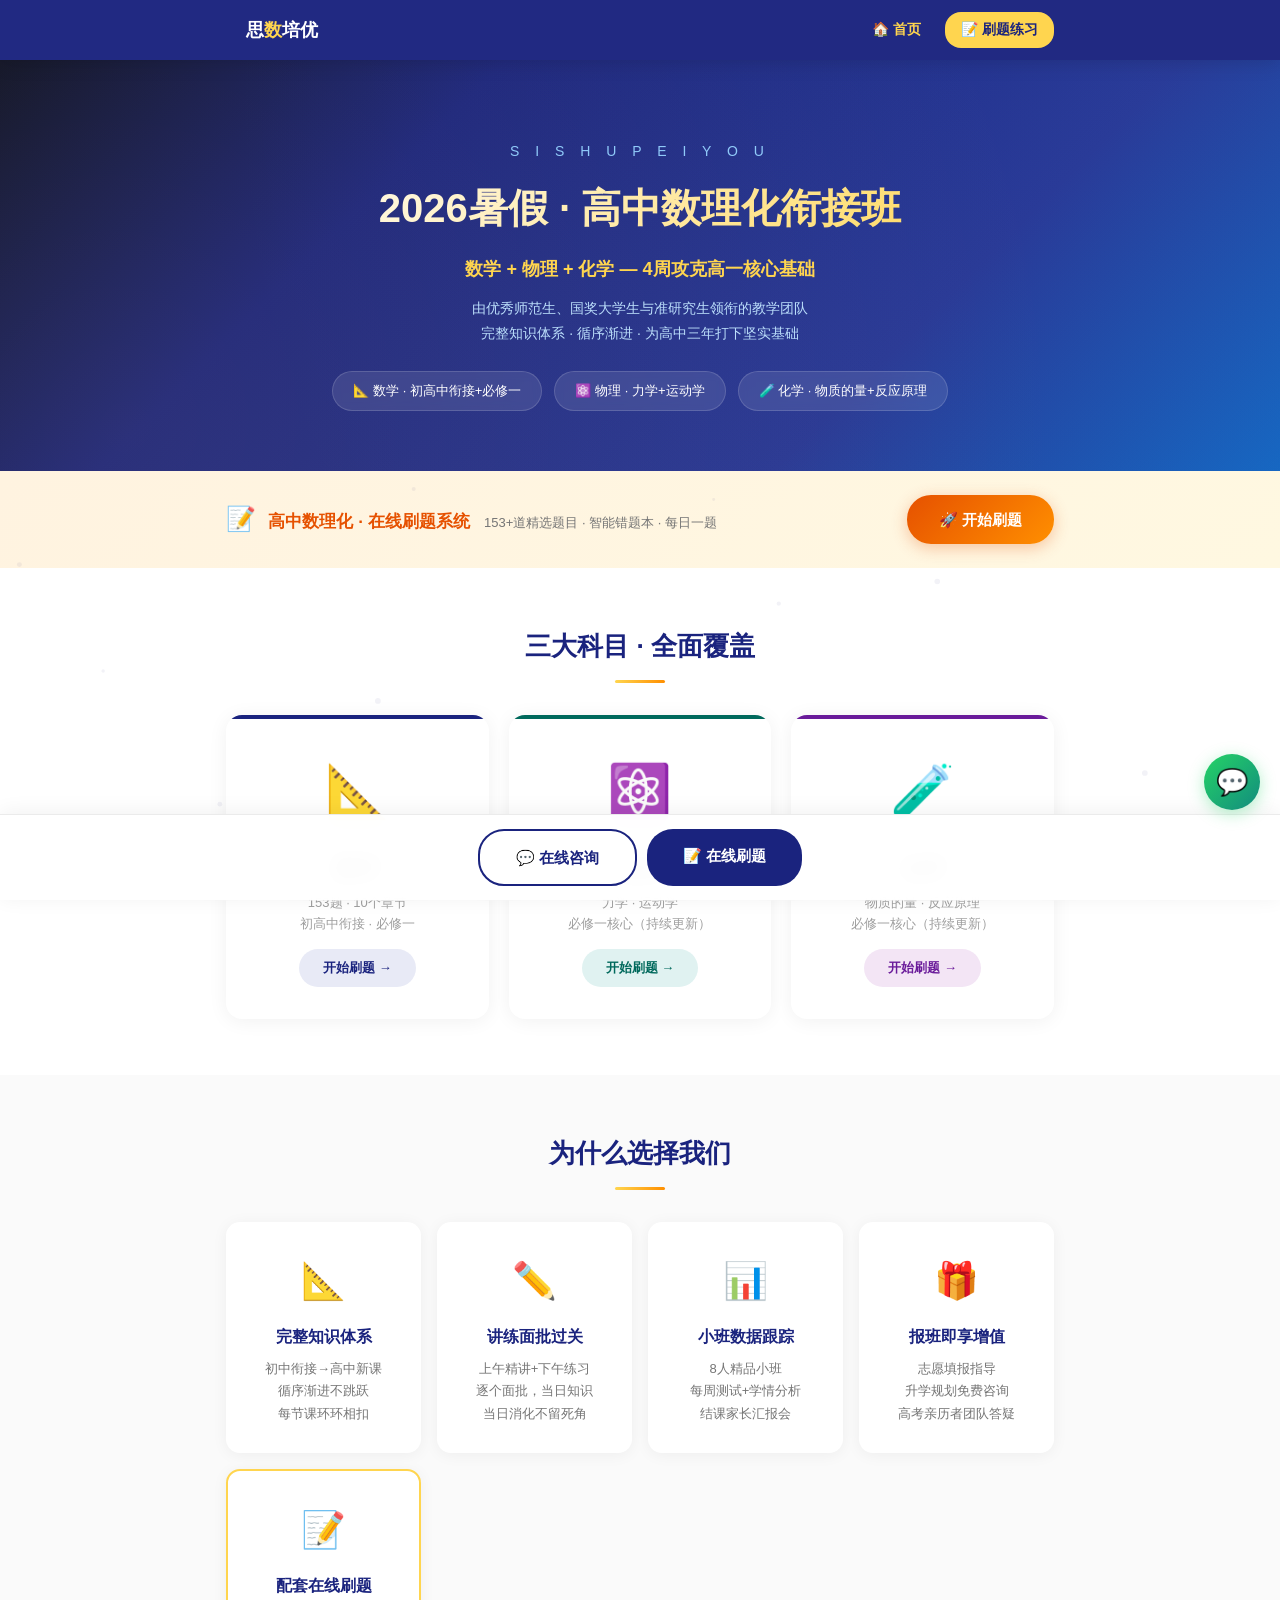
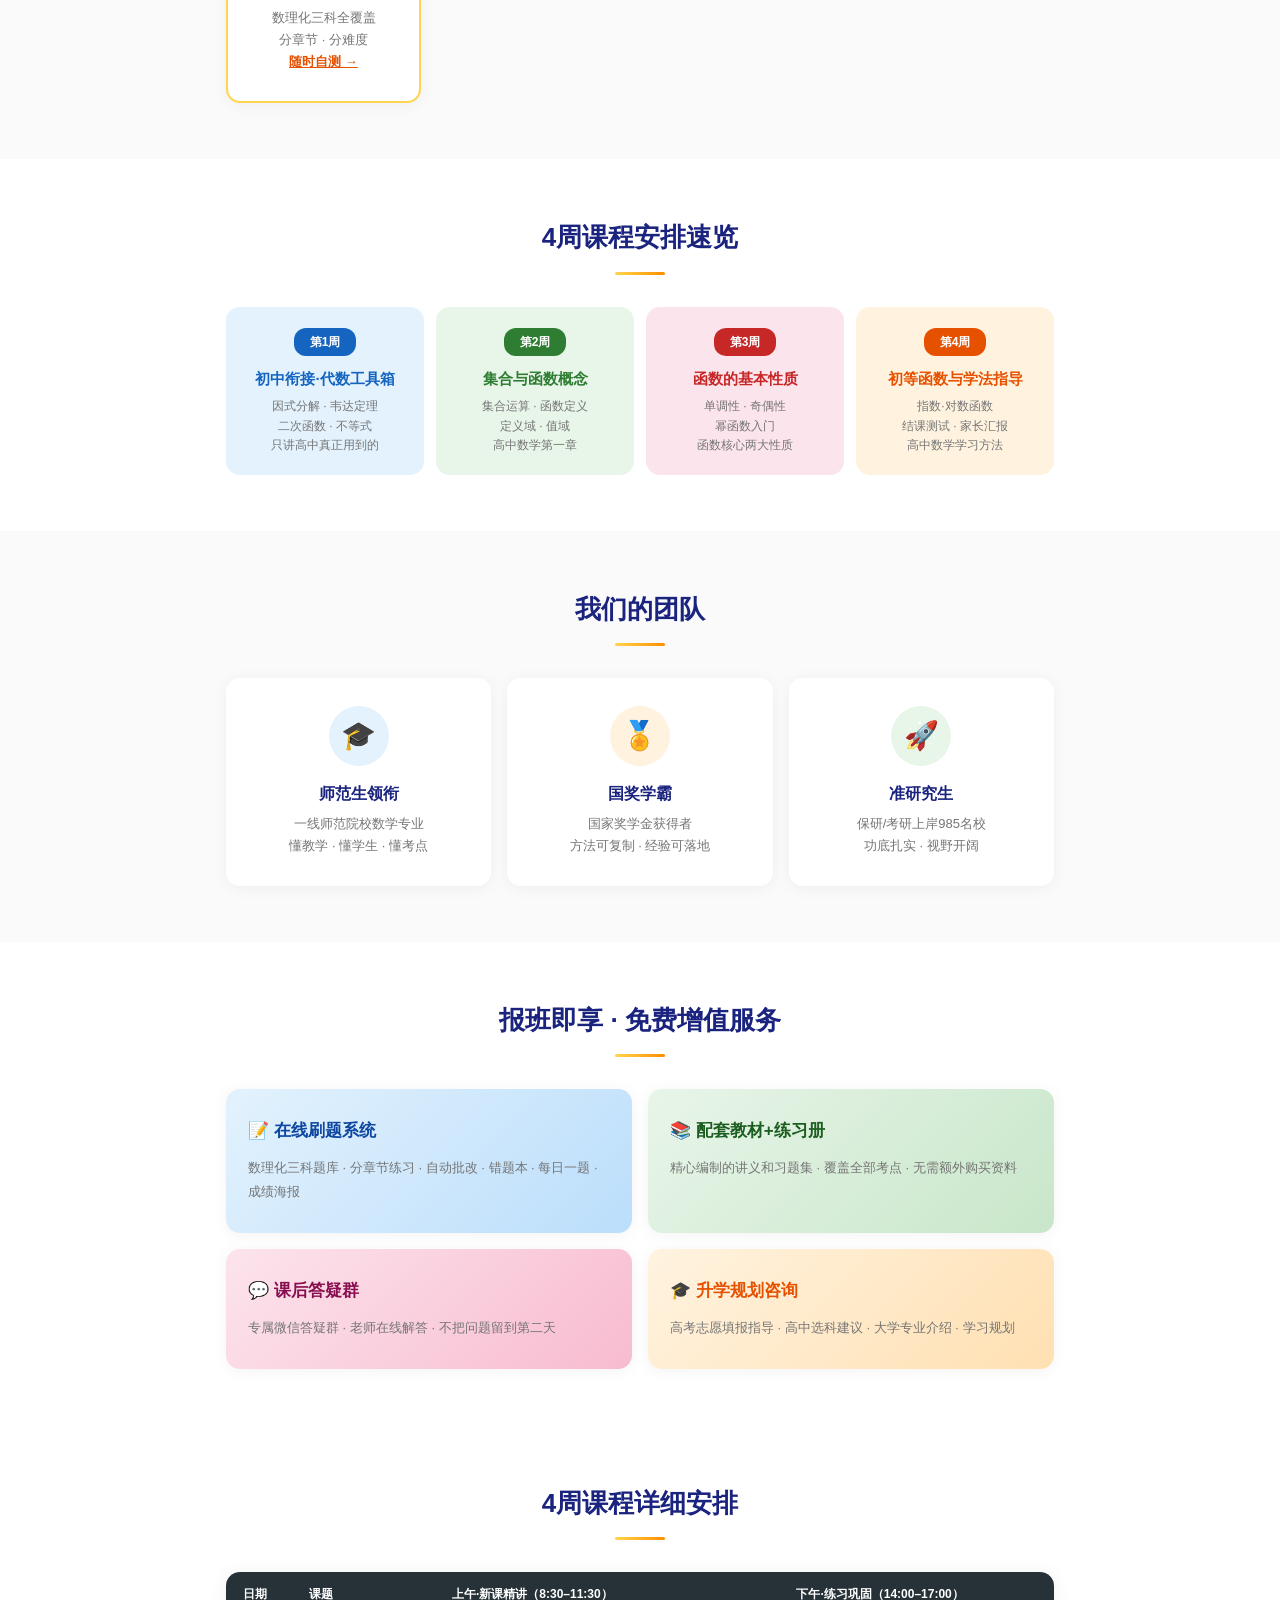
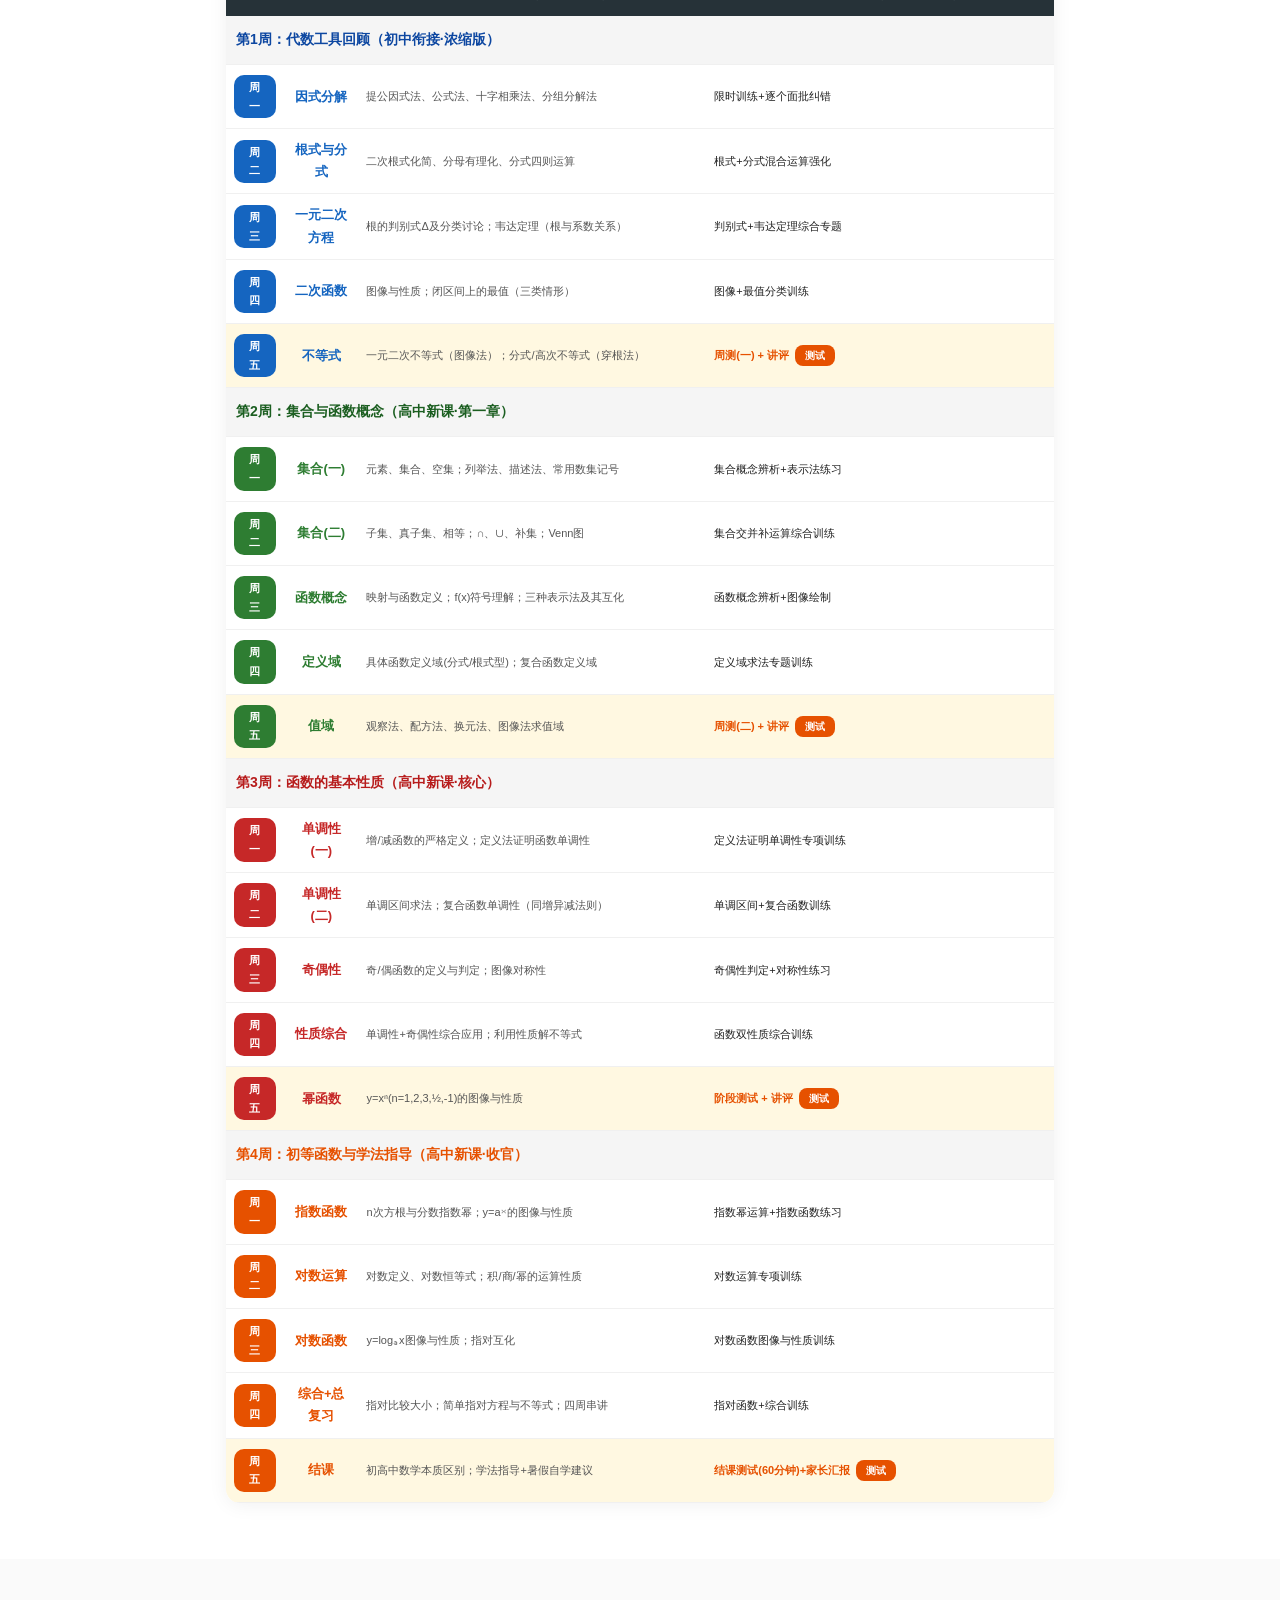
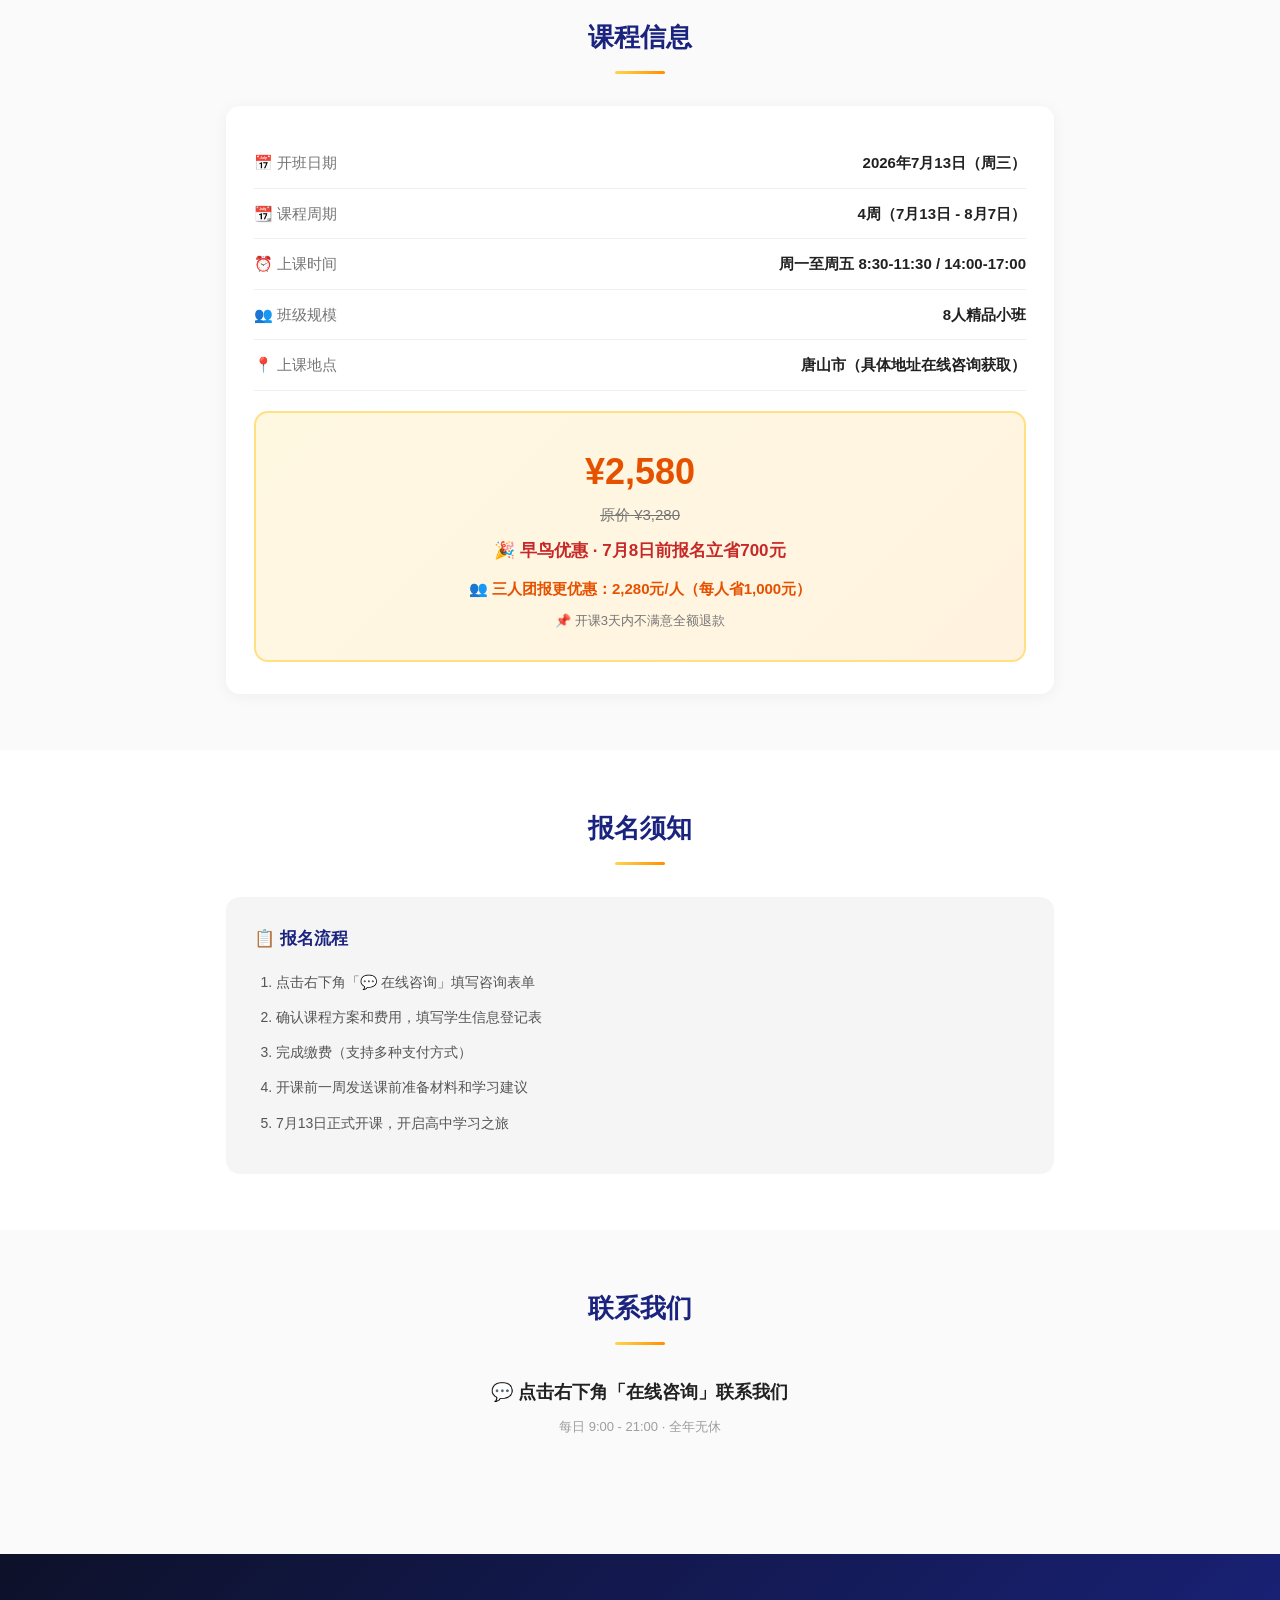
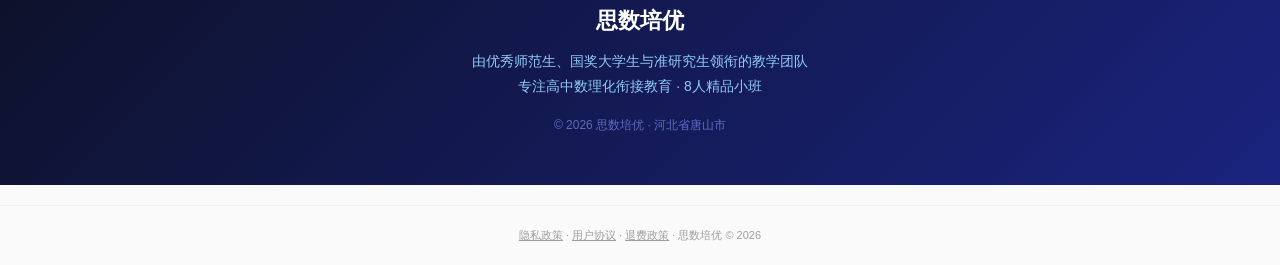
==== commit 532556e6: "985硕士→准研究生" ====
--- a/index.html
+++ b/index.html
@@ -206,7 +206,7 @@
     <div class="tag">S I S H U  P E I  Y O U</div>
     <h1>2026暑假 · 高中数理化衔接班</h1>
     <div class="sub">数学 + 物理 + 化学 — 4周攻克高一核心基础</div>
-    <div class="desc">由优秀师范生、国奖大学生与985硕士领衔的教学团队<br>完整知识体系 · 循序渐进 · 为高中三年打下坚实基础</div>
+    <div class="desc">由优秀师范生、国奖大学生与准研究生领衔的教学团队<br>完整知识体系 · 循序渐进 · 为高中三年打下坚实基础</div>
     <div class="hero-badges">
       <span class="hero-badge">📐 数学 · 初高中衔接+必修一</span>
       <span class="hero-badge">⚛️ 物理 · 力学+运动学</span>
@@ -318,7 +318,7 @@
       </div>
       <div class="team-card">
         <div class="avatar" style="background:#e8f5e9;color:#2e7d32;">🚀</div>
-        <h4>985硕士</h4>
+        <h4>准研究生</h4>
         <p>保研/考研上岸985名校<br>功底扎实 · 视野开阔</p>
       </div>
     </div>
@@ -448,7 +448,7 @@
 <!-- Footer -->
 <footer class="footer">
   <h3>思数培优</h3>
-  <p>由优秀师范生、国奖大学生与985硕士领衔的教学团队<br>专注高中数理化衔接教育 · 8人精品小班</p>
+  <p>由优秀师范生、国奖大学生与准研究生领衔的教学团队<br>专注高中数理化衔接教育 · 8人精品小班</p>
   <p style="margin-top:16px;font-size:12px;color:#5c6bc0;">© 2026 思数培优 · 河北省唐山市</p>
 </footer>
 
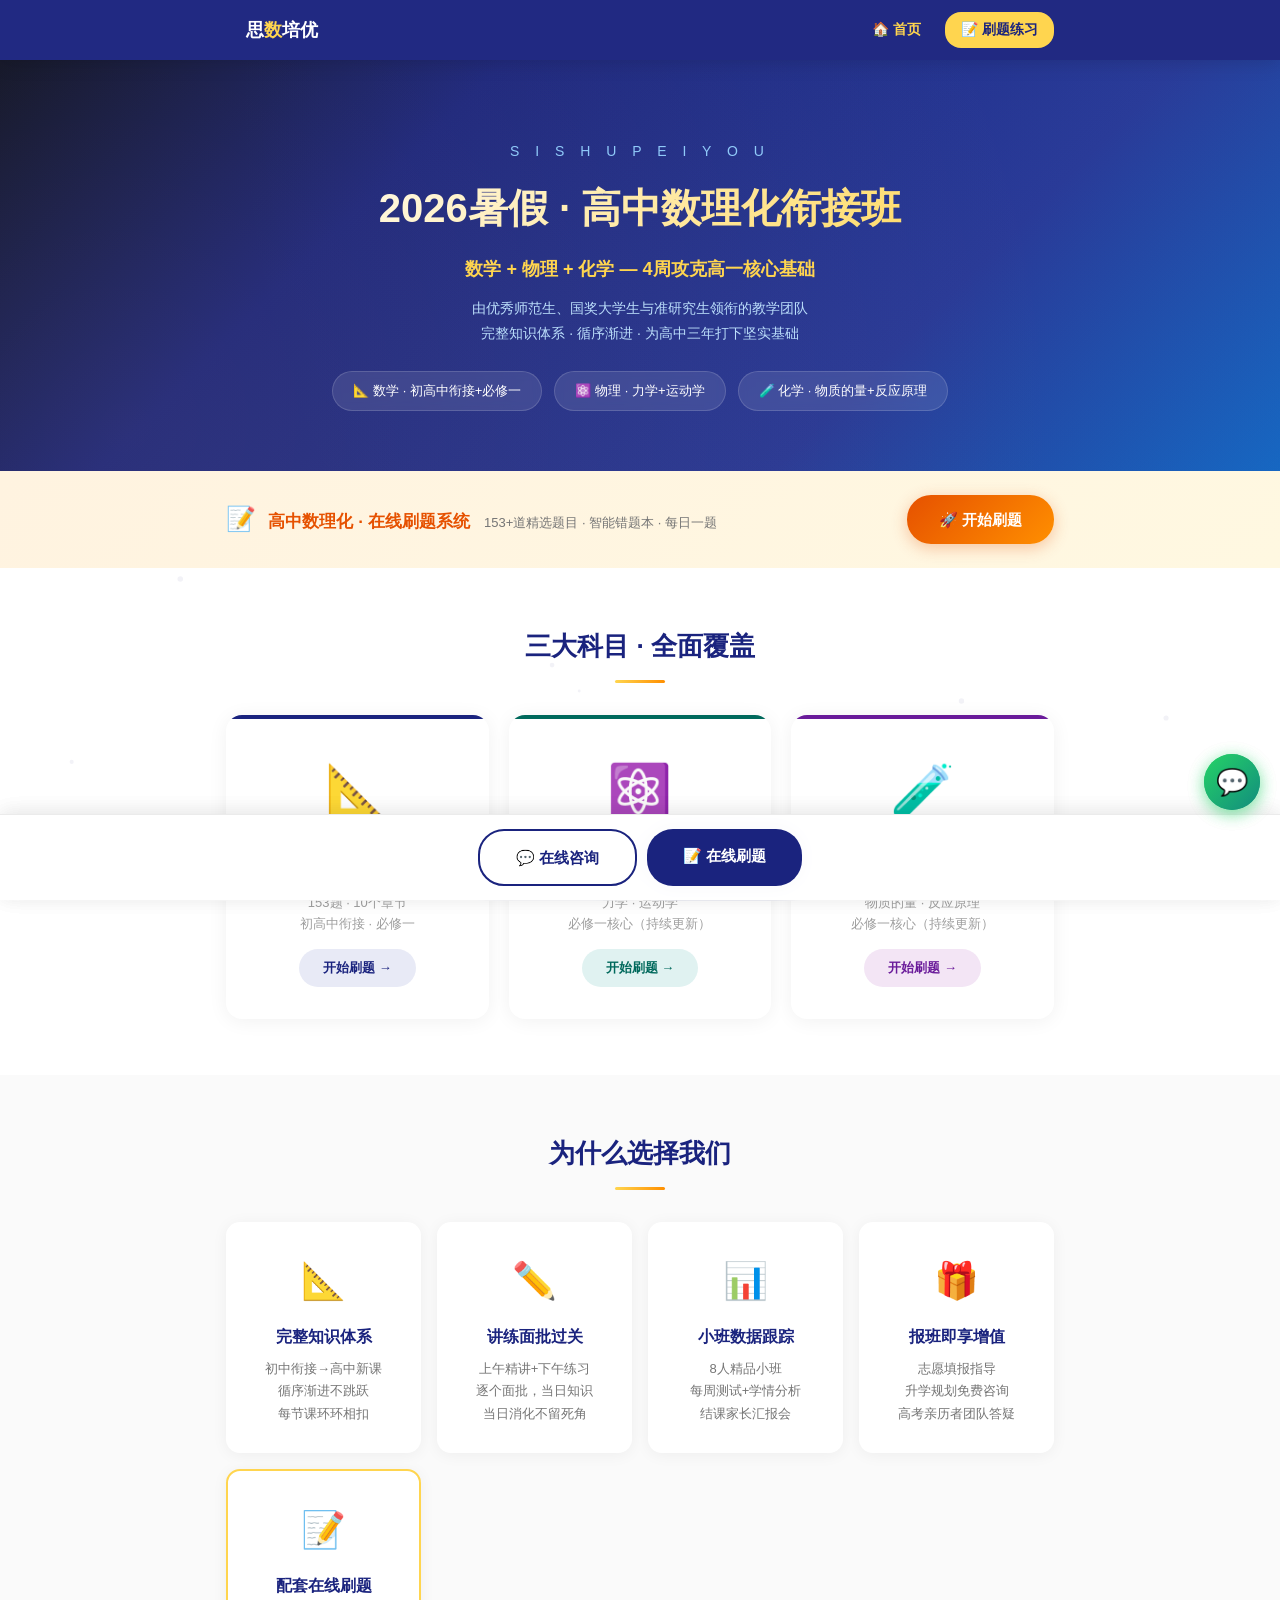
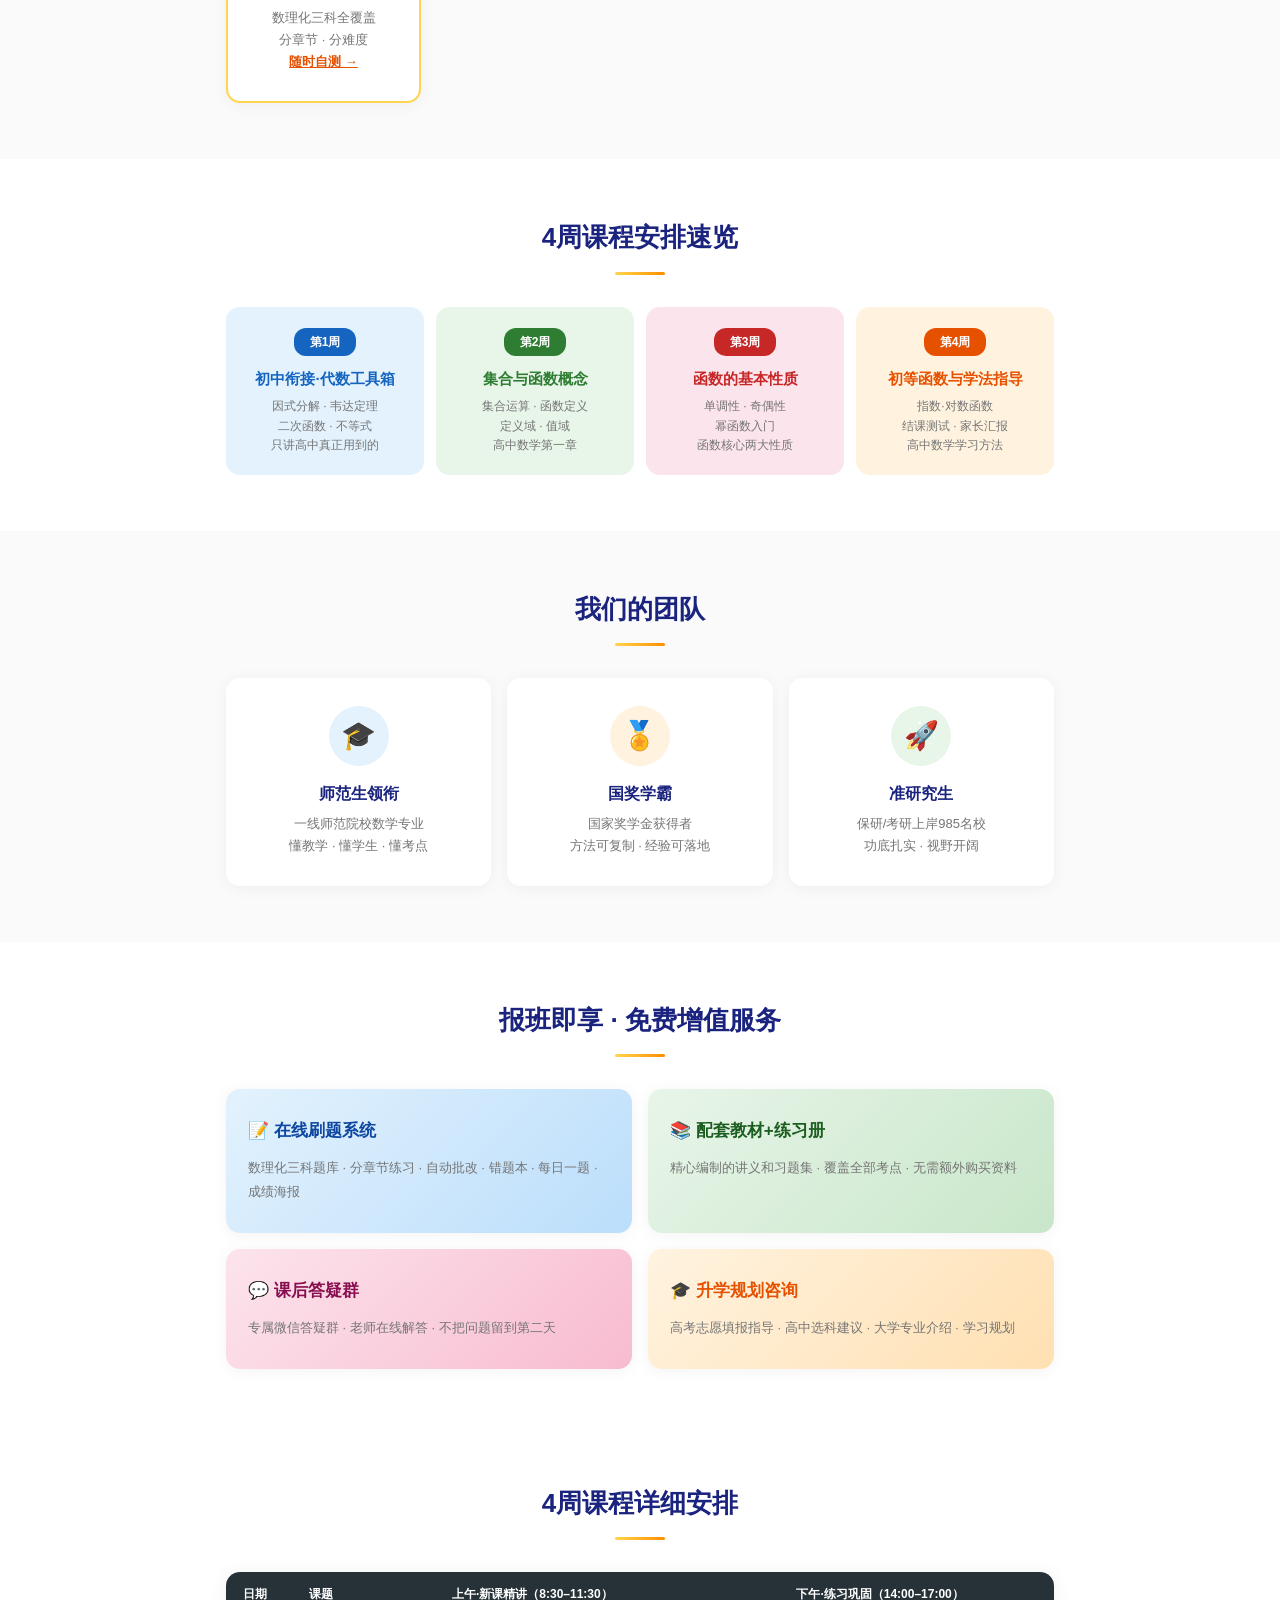
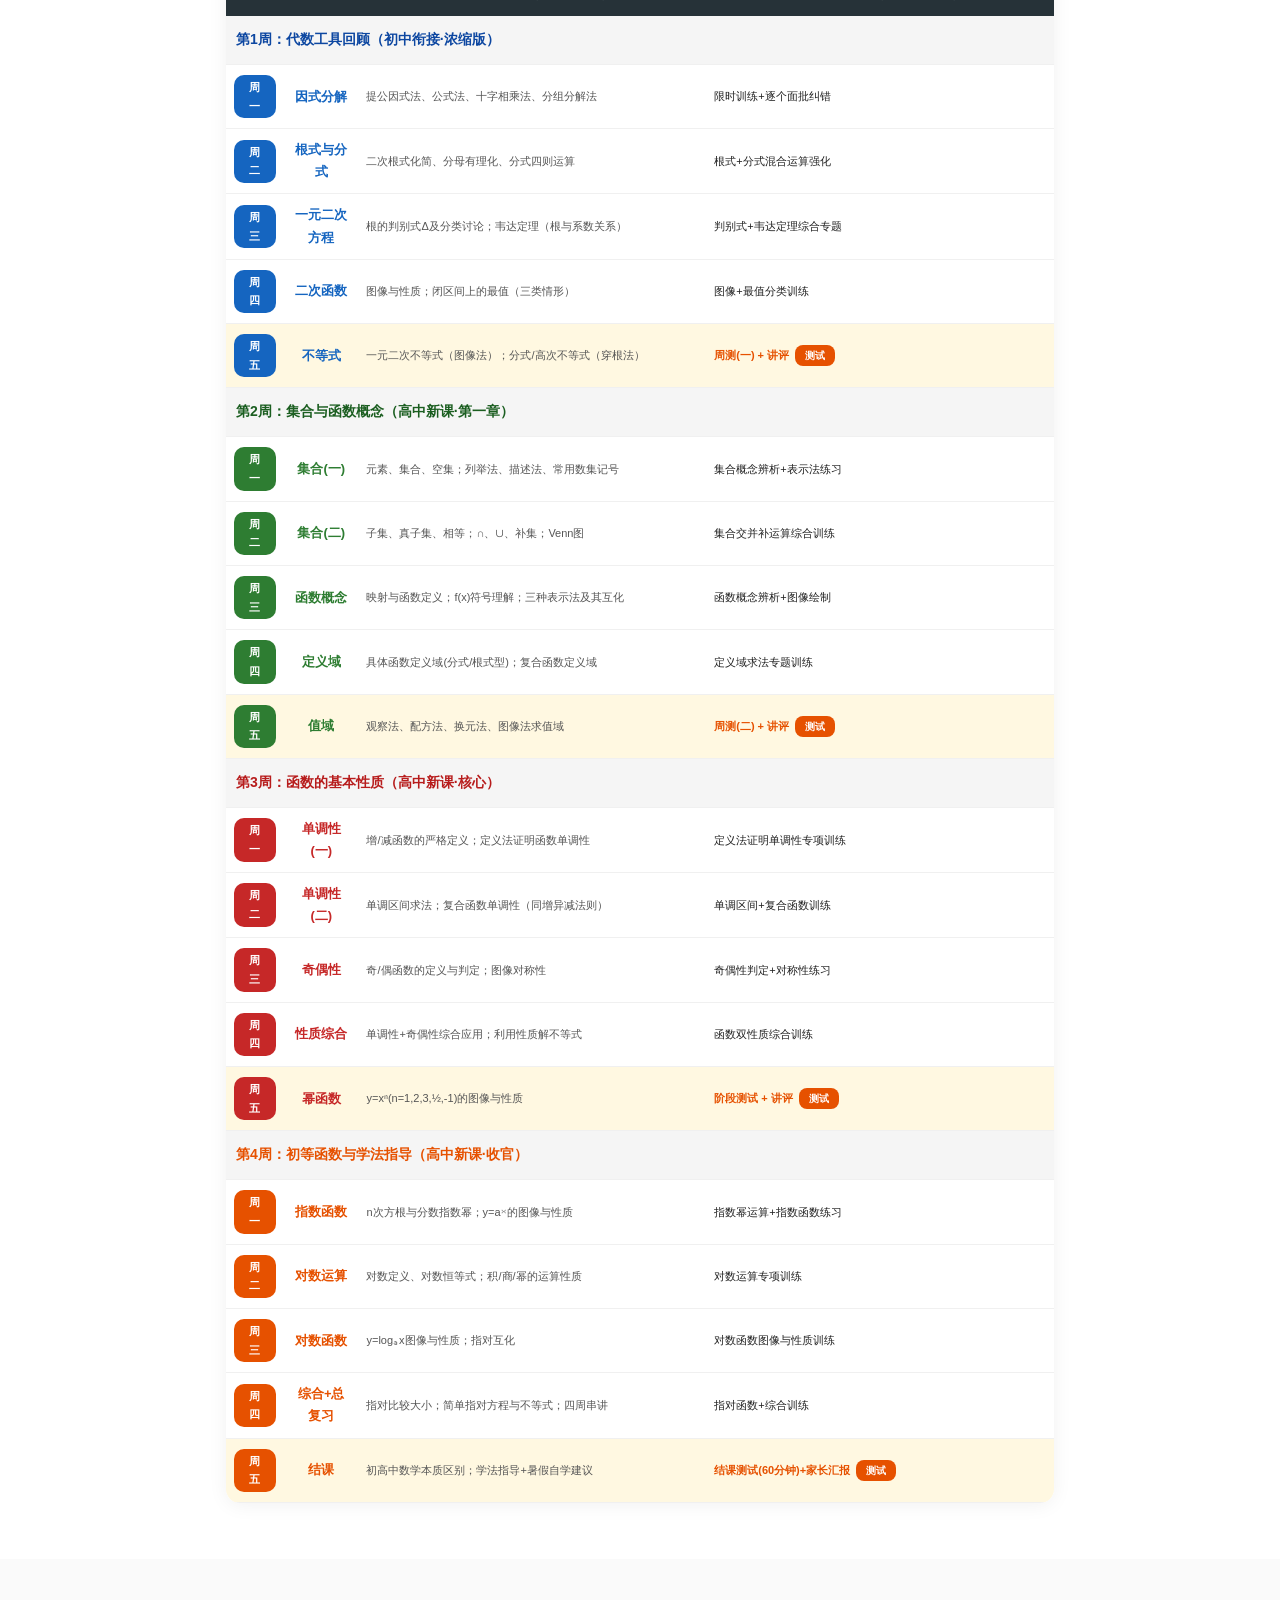
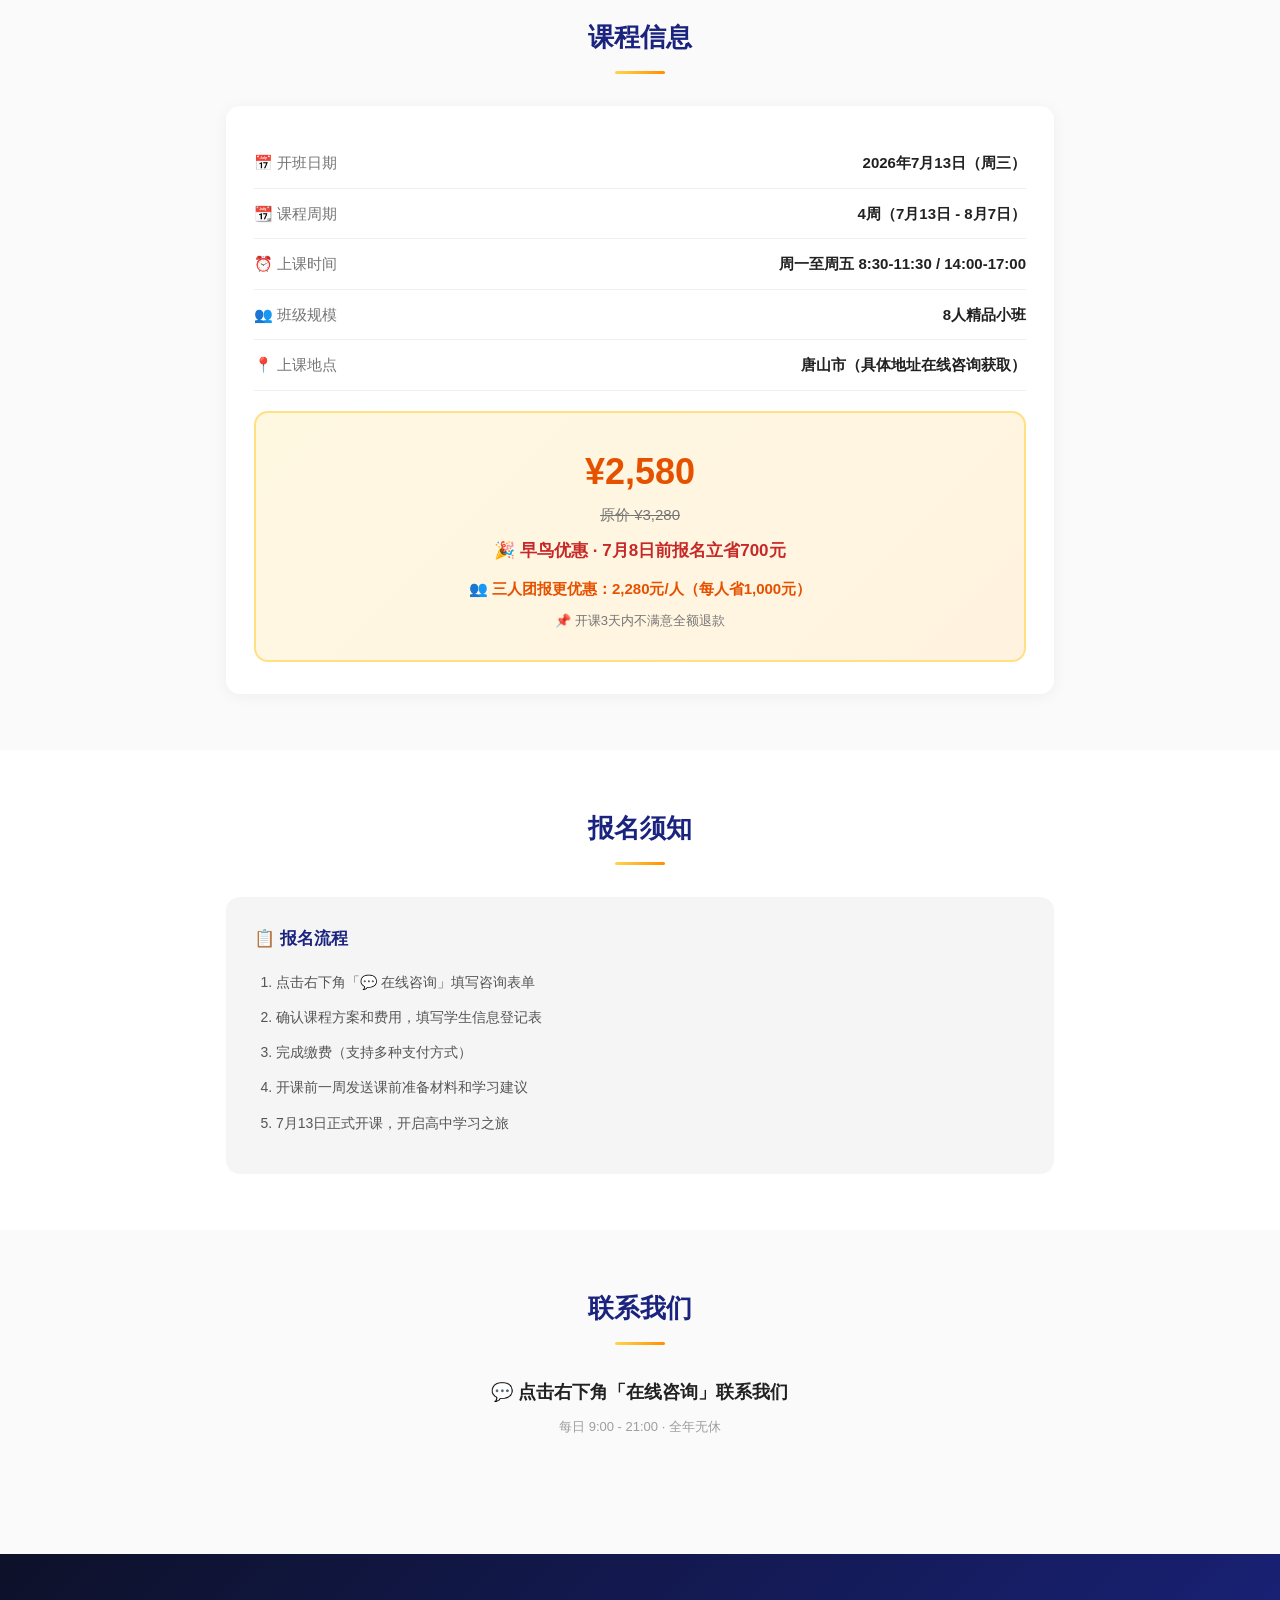
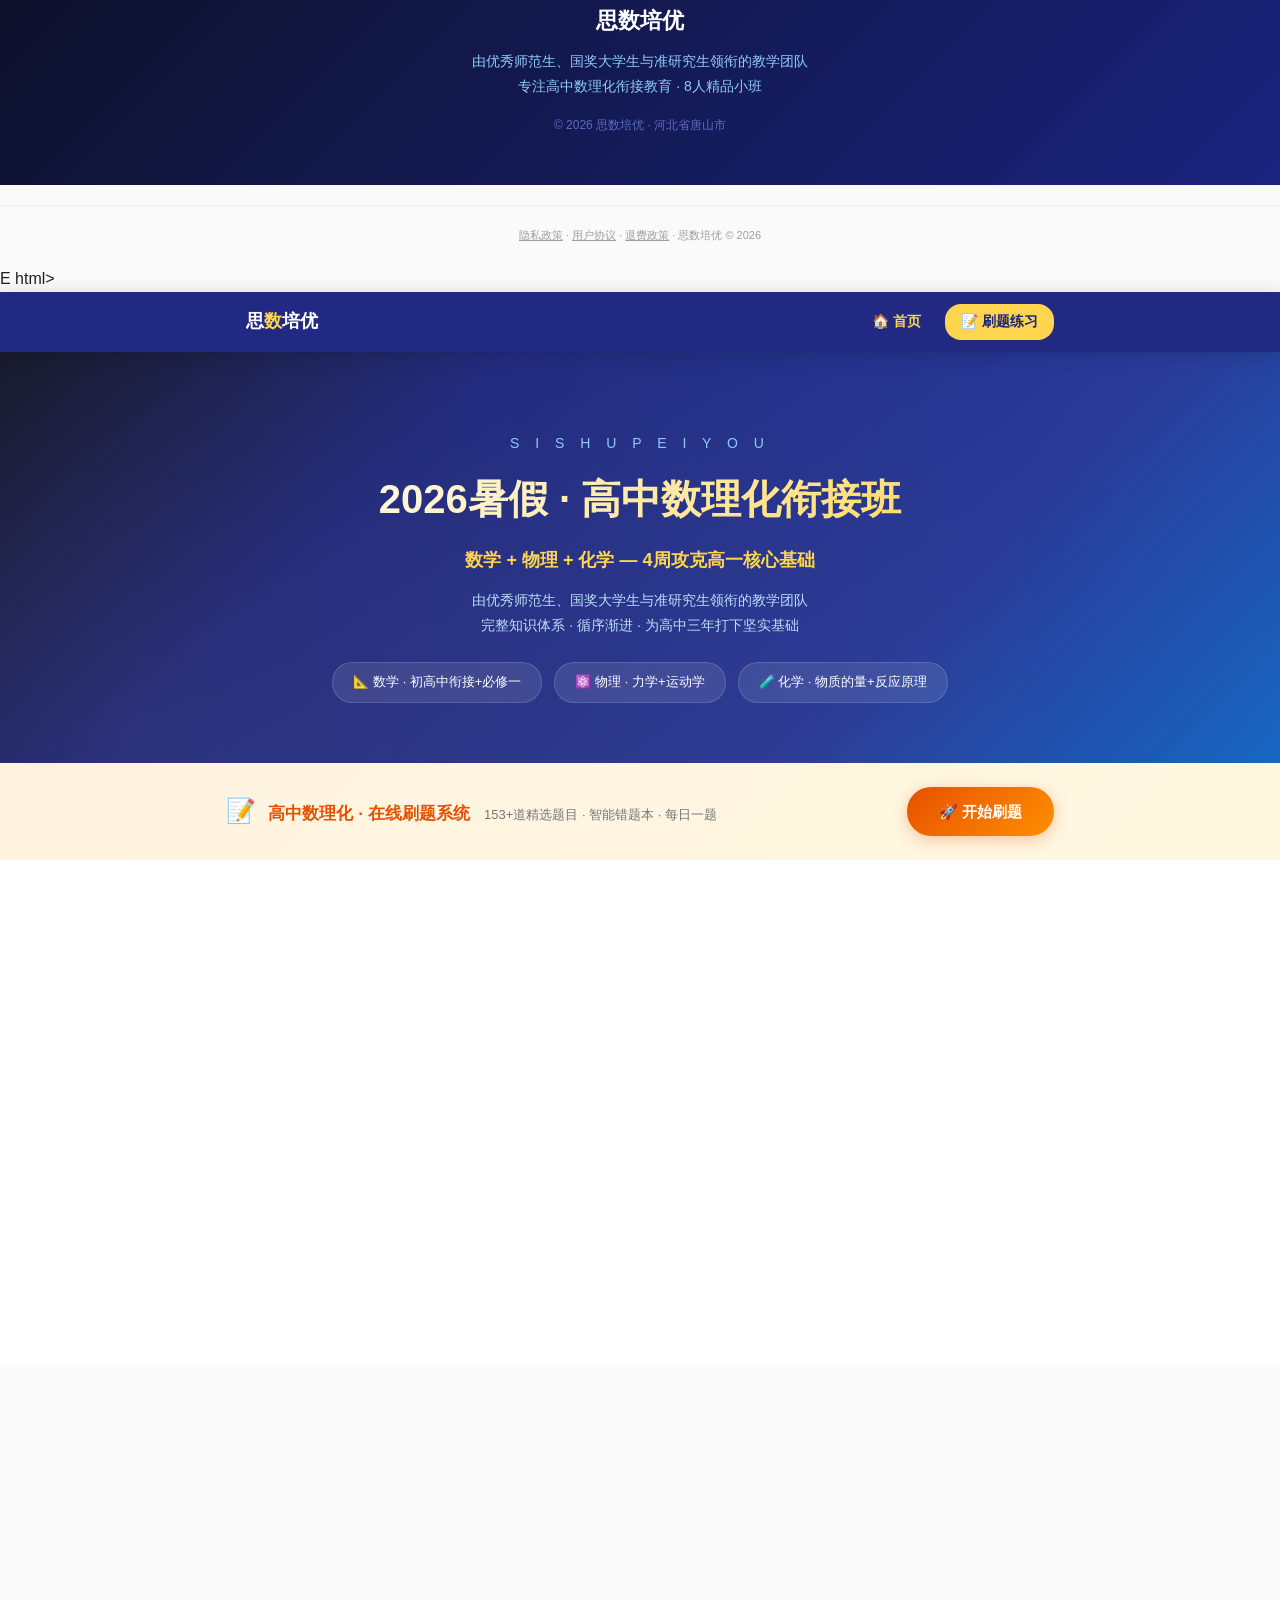
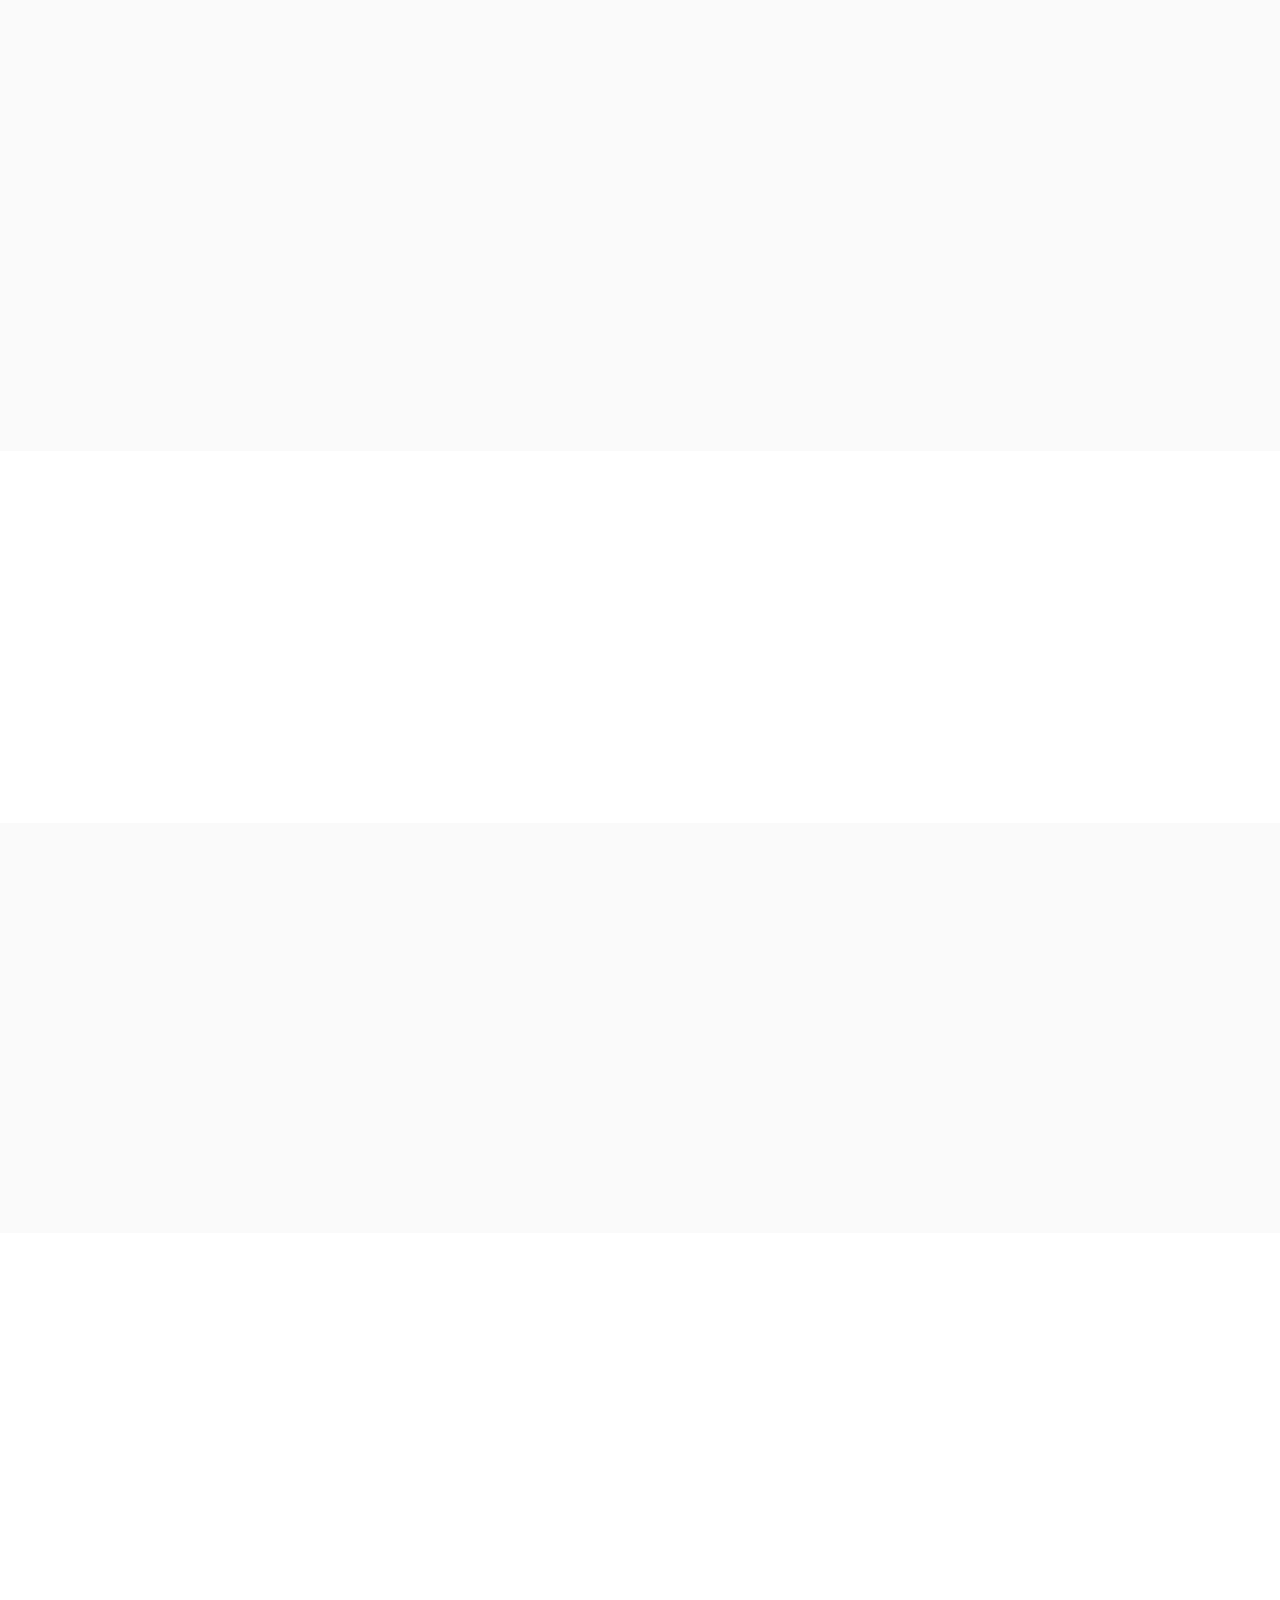
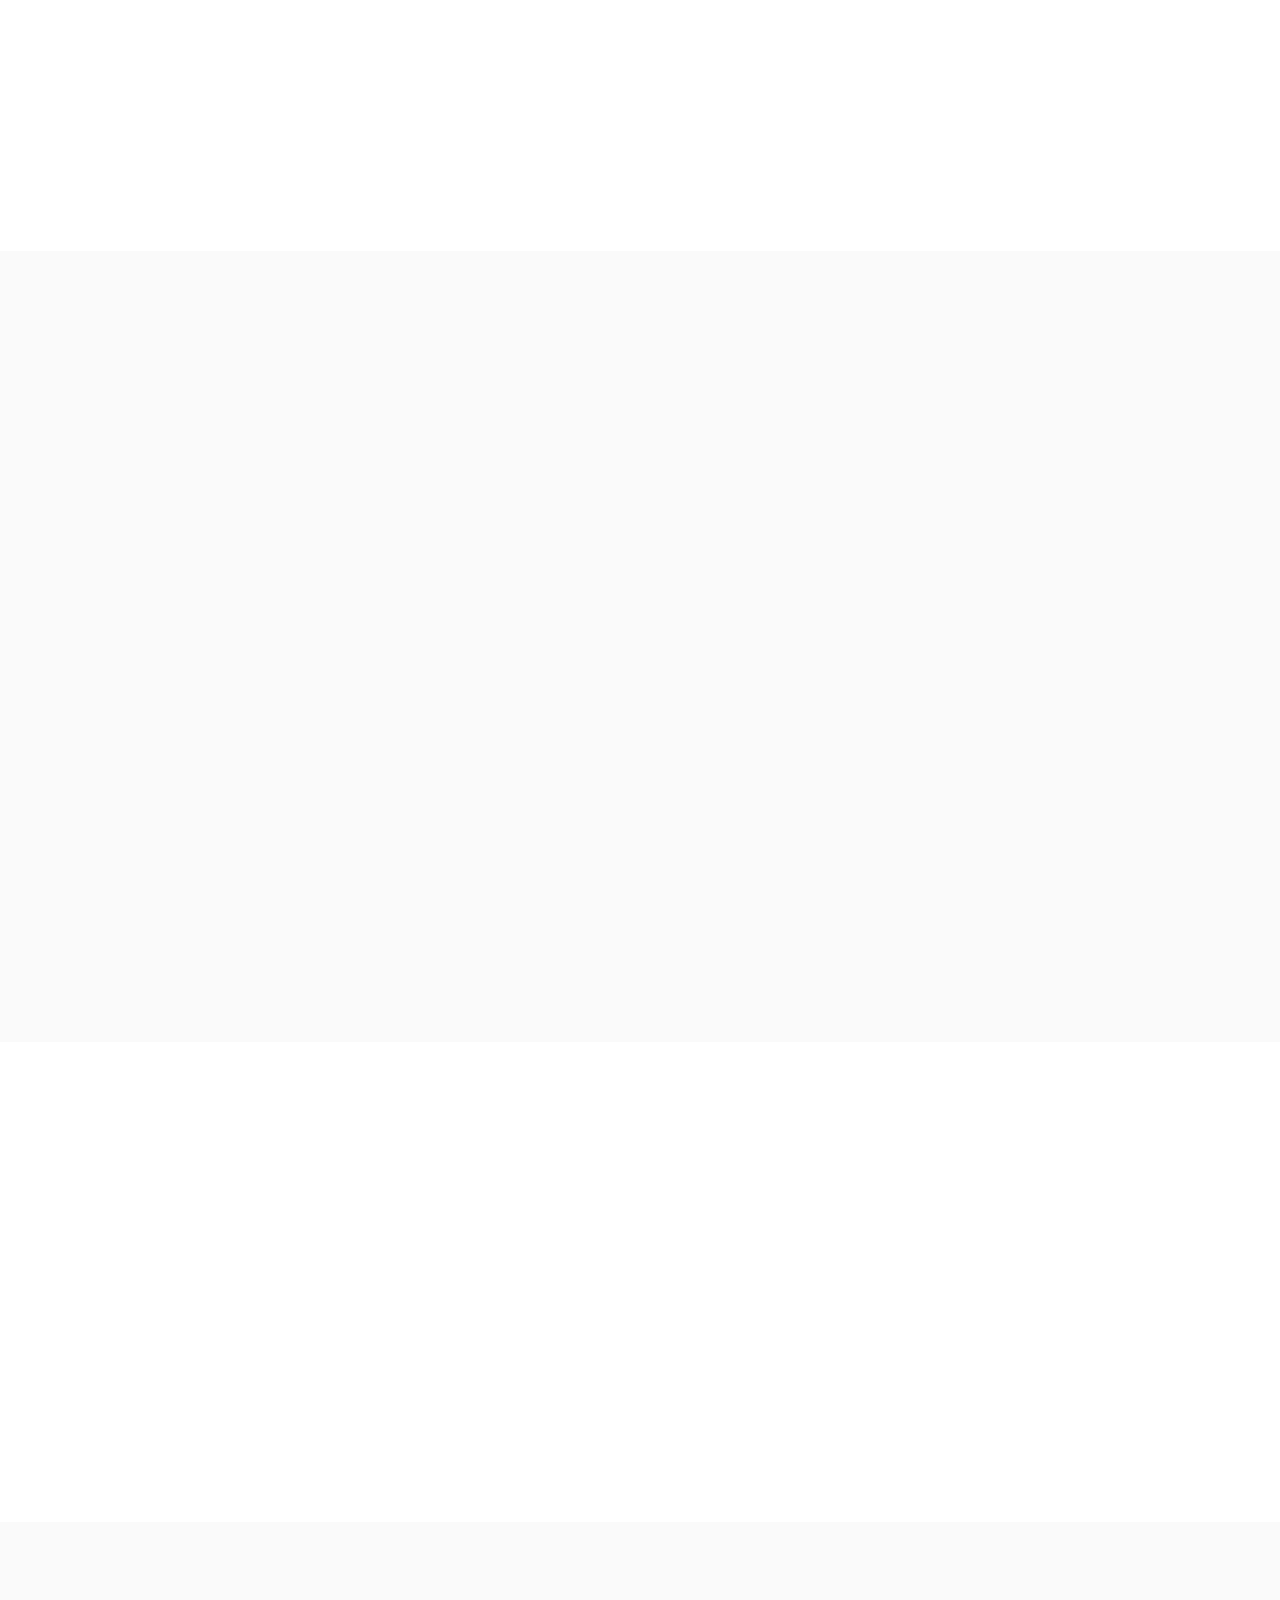
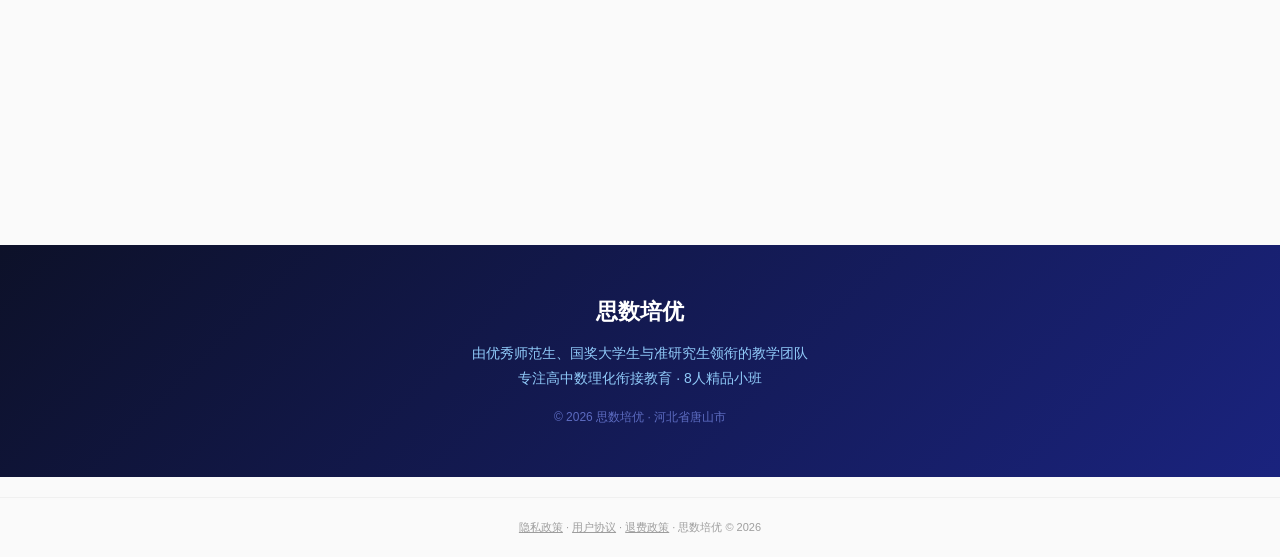
==== commit f5ecee39: ""去掉微信登录限制，改为本地自动登录，打开即用"" ====
--- a/index.html
+++ b/index.html
@@ -1,4 +1,545 @@
 <!DOCTYPE html>
+<html lang="zh-CN">
+<head>
+<meta charset="UTF-8">
+<meta name="viewport" content="width=device-width, initial-scale=1.0">
+<title>思数培优 · 2026暑假高中数理化衔接班</title>
+<style>
+*{margin:0;padding:0;box-sizing:border-box;}
+body{font-family:'Microsoft YaHei','微软雅黑',sans-serif;color:#212121;line-height:1.7;background:#fafafa;overflow-x:hidden;}
+.container{max-width:860px;margin:0 auto;padding:0 16px;}
+
+/* === Scroll animations === */
+.fade-up{opacity:0;transform:translateY(40px);transition:opacity .6s ease,transform .6s ease;}
+.fade-up.visible{opacity:1;transform:translateY(0);}
+
+/* === Ripple === */
+.ripple{position:relative;overflow:hidden;}
+.ripple::after{content:'';position:absolute;border-radius:50%;background:rgba(255,255,255,.4);width:0;height:0;top:50%;left:50%;transform:translate(-50%,-50%);transition:width .6s,height .6s,opacity .6s;}
+.ripple:active::after{width:300px;height:300px;opacity:0;}
+
+/* === Nav === */
+.nav{background:rgba(26,35,126,.97);backdrop-filter:blur(10px);padding:12px 0;position:sticky;top:0;z-index:99;box-shadow:0 2px 20px rgba(0,0,0,.15);}
+.nav .container{display:flex;align-items:center;justify-content:space-between;}
+.nav .logo{color:#fff;font-weight:900;font-size:18px;text-decoration:none;transition:transform .2s;}
+.nav .logo:hover{transform:scale(1.05);}
+.nav .logo span{color:#ffd54f;}
+.nav a{color:#bbdefb;text-decoration:none;font-size:14px;margin-left:20px;transition:all .2s;}
+.nav a:hover{color:#ffd54f;transform:scale(1.05);}
+.nav .btn-quiz{background:#ffd54f;color:#1a237e;padding:6px 16px;border-radius:16px;font-weight:700;display:inline-block;}
+.nav .btn-quiz:hover{background:#ffc107;transform:scale(1.05);box-shadow:0 4px 12px rgba(255,213,79,.4);}
+
+/* === Hero === */
+.hero{background:linear-gradient(135deg,#0d1129 0%,#1a237e 30%,#283593 70%,#1565c0 100%);color:#fff;padding:80px 0 60px;text-align:center;position:relative;overflow:hidden;}
+.hero::before{content:'';position:absolute;top:-50%;left:-50%;width:200%;height:200%;background:radial-gradient(circle at 30% 70%,rgba(255,213,79,.08) 0%,transparent 50%),radial-gradient(circle at 70% 30%,rgba(66,165,245,.06) 0%,transparent 50%);animation:heroFloat 15s ease-in-out infinite;}
+@keyframes heroFloat{0%,100%{transform:translate(0,0);}50%{transform:translate(-20px,-20px);}}
+.hero .container{position:relative;z-index:1;}
+.hero .tag{font-size:14px;color:#90caf9;letter-spacing:6px;margin-bottom:10px;text-transform:uppercase;}
+.hero h1{font-size:40px;font-weight:900;margin-bottom:12px;background:linear-gradient(135deg,#fff,#ffd54f);-webkit-background-clip:text;-webkit-text-fill-color:transparent;}
+.hero .sub{font-size:18px;color:#ffd54f;font-weight:700;margin-bottom:8px;}
+.hero .desc{font-size:14px;color:#bbdefb;line-height:1.8;margin-top:12px;}
+.hero .hero-badges{display:flex;gap:12px;justify-content:center;flex-wrap:wrap;margin-top:24px;}
+.hero .hero-badge{background:rgba(255,255,255,.1);backdrop-filter:blur(4px);border:1px solid rgba(255,255,255,.15);padding:8px 20px;border-radius:20px;font-size:13px;color:#fff;transition:transform .2s;}
+.hero .hero-badge:hover{transform:scale(1.08);background:rgba(255,255,255,.18);}
+
+/* === Section === */
+.sec{padding:56px 0;}
+.sec h2{font-size:26px;text-align:center;margin-bottom:6px;color:#1a237e;font-weight:900;}
+.sec .subtitle{text-align:center;font-size:14px;color:#9e9e9e;margin-bottom:32px;}
+.section-line{width:50px;height:3px;background:linear-gradient(90deg,#ffd54f,#ff8f00);margin:12px auto 32px;border-radius:2px;}
+
+/* === Subject cards (new!) === */
+.subj-section{background:#fff;}
+.subj-grid{display:grid;grid-template-columns:repeat(3,1fr);gap:20px;}
+.subj-box{background:#fff;border-radius:16px;padding:32px 24px;text-align:center;box-shadow:0 2px 20px rgba(0,0,0,.06);transition:transform .3s,box-shadow .3s;cursor:pointer;position:relative;overflow:hidden;}
+.subj-box::before{content:'';position:absolute;top:0;left:0;right:0;height:4px;transition:height .3s;}
+.subj-box:hover{transform:translateY(-6px);box-shadow:0 12px 40px rgba(0,0,0,.12);}
+.subj-box:hover::before{height:100%;opacity:.03;}
+.subj-box.math::before{background:#1a237e;}
+.subj-box.physics::before{background:#00695c;}
+.subj-box.chemistry::before{background:#6a1b9a;}
+.subj-box .sj-icon{font-size:52px;margin-bottom:14px;}
+.subj-box .sj-name{font-size:22px;font-weight:900;margin-bottom:6px;}
+.subj-box .sj-meta{font-size:13px;color:#9e9e9e;line-height:1.6;}
+.subj-box .sj-link{display:inline-block;margin-top:14px;padding:8px 24px;border-radius:20px;font-size:13px;font-weight:700;text-decoration:none;transition:all .2s;}
+.subj-box.math .sj-link{background:#e8eaf6;color:#1a237e;}
+.subj-box.physics .sj-link{background:#e0f2f1;color:#00695c;}
+.subj-box.chemistry .sj-link{background:#f3e5f5;color:#6a1b9a;}
+.subj-box .sj-link:hover{transform:scale(1.05);}
+
+/* === Cards === */
+.cards{display:grid;grid-template-columns:repeat(auto-fit,minmax(190px,1fr));gap:16px;}
+.card{background:#fff;border-radius:14px;padding:28px 20px;box-shadow:0 2px 16px rgba(0,0,0,.05);text-align:center;transition:transform .3s,box-shadow .3s;cursor:default;}
+.card:hover{transform:translateY(-4px);box-shadow:0 8px 30px rgba(0,0,0,.1);}
+.card .icon{font-size:36px;margin-bottom:12px;}
+.card h4{font-size:16px;color:#1a237e;margin-bottom:8px;}
+.card p{font-size:13px;color:#757575;line-height:1.7;}
+
+/* === Week cards === */
+.week-cards{display:grid;grid-template-columns:repeat(4,1fr);gap:12px;}
+.week-card{border-radius:14px;padding:20px 14px;text-align:center;cursor:pointer;transition:all .3s;position:relative;overflow:hidden;}
+.week-card::after{content:'点击查看课表 →';position:absolute;bottom:8px;left:50%;transform:translateX(-50%) translateY(20px);font-size:11px;opacity:0;transition:all .3s;}
+.week-card:hover{transform:translateY(-6px) scale(1.03);box-shadow:0 12px 36px rgba(0,0,0,.12);}
+.week-card:hover::after{opacity:1;transform:translateX(-50%) translateY(0);}
+.week-card .badge{display:inline-block;padding:4px 16px;border-radius:12px;font-size:12px;font-weight:700;color:#fff;margin-bottom:10px;}
+.week-card h4{font-size:15px;font-weight:700;margin-bottom:6px;}
+.week-card p{font-size:12px;color:#757575;line-height:1.6;transition:all .3s;}
+.week-card:hover p{padding-bottom:16px;}
+.color-blue{background:#e3f2fd;}.color-blue h4{color:#1565c0;}
+.color-green{background:#e8f5e9;}.color-green h4{color:#2e7d32;}
+.color-red{background:#fce4ec;}.color-red h4{color:#c62828;}
+.color-orange{background:#fff3e0;}.color-orange h4{color:#e65100;}
+.badge-blue{background:#1565c0;}.badge-green{background:#2e7d32;}
+.badge-red{background:#c62828;}.badge-orange{background:#e65100;}
+
+/* === Team === */
+.team-cards{display:grid;grid-template-columns:repeat(3,1fr);gap:16px;}
+.team-card{background:#fff;border-radius:14px;padding:28px 18px;text-align:center;box-shadow:0 2px 16px rgba(0,0,0,.05);transition:transform .3s,box-shadow .3s;}
+.team-card:hover{transform:translateY(-4px);box-shadow:0 8px 30px rgba(0,0,0,.1);}
+.team-card .avatar{width:60px;height:60px;border-radius:50%;margin:0 auto 14px;display:flex;align-items:center;justify-content:center;font-size:28px;transition:transform .3s;}
+.team-card:hover .avatar{transform:scale(1.1);}
+.team-card h4{font-size:16px;color:#1a237e;margin-bottom:6px;}
+.team-card p{font-size:13px;color:#757575;line-height:1.7;}
+
+/* === Extra === */
+.extra-cards{display:grid;grid-template-columns:repeat(2,1fr);gap:16px;}
+.extra-card{border-radius:14px;padding:28px 22px;box-shadow:0 2px 16px rgba(0,0,0,.05);transition:transform .3s,box-shadow .3s;cursor:default;}
+.extra-card:hover{transform:translateY(-3px);box-shadow:0 8px 28px rgba(0,0,0,.1);}
+.extra-card h4{font-size:17px;font-weight:700;margin-bottom:10px;}
+.extra-card p{font-size:13px;color:#757575;line-height:1.9;}
+
+/* === Schedule table === */
+.schedule-wrap{border-radius:14px;overflow:hidden;box-shadow:0 2px 20px rgba(0,0,0,.06);}
+.schedule-table{width:100%;border-collapse:collapse;font-size:12px;background:#fff;}
+.schedule-table th{background:#263238;color:#fff;padding:12px 8px;font-weight:700;font-size:12px;text-align:center;}
+.schedule-table td{padding:10px 8px;border-bottom:1px solid #f0f0f0;text-align:center;vertical-align:middle;transition:background .2s;}
+.schedule-table tbody tr:hover td{background:#f5f8ff;}
+.schedule-table .day-tag{display:inline-block;padding:3px 12px;border-radius:10px;color:#fff;font-weight:700;font-size:11px;}
+.schedule-table .topic{font-weight:700;font-size:13px;}
+.schedule-table .am{text-align:left;font-size:11px;color:#555;}
+.schedule-table .pm{text-align:left;font-size:11px;}
+.schedule-table .test-row td{background:#fff8e1!important;}
+.schedule-table .test-tag{display:inline-block;background:#e65100;color:#fff;padding:2px 10px;border-radius:8px;font-size:10px;font-weight:700;margin-left:6px;}
+.week-title-tr td{background:#f5f5f5!important;font-weight:700;font-size:14px;padding:12px 10px;text-align:left;scroll-margin-top:60px;}
+
+/* === Price === */
+.price-box{background:linear-gradient(135deg,#fff8e1,#fff3e0);border:2px solid #ffe082;border-radius:14px;padding:28px 24px;text-align:center;margin-top:20px;transition:transform .3s;}
+.price-box:hover{transform:scale(1.02);}
+.price-box .main-price{font-size:36px;font-weight:900;color:#e65100;}
+.price-box .early{font-size:17px;font-weight:700;color:#c62828;margin:10px 0;}
+.price-box .group{font-size:15px;color:#e65100;font-weight:700;}
+
+/* === Info === */
+.info-box{background:#fff;border-radius:14px;padding:32px 28px;box-shadow:0 2px 16px rgba(0,0,0,.05);}
+.info-row{display:flex;justify-content:space-between;padding:12px 0;border-bottom:1px solid #f0f0f0;font-size:15px;}
+.info-row:last-child{border:none;}
+.info-row .label{color:#757575;}
+.info-row .value{font-weight:700;color:#212121;}
+
+/* === Notice === */
+.notice-box{background:#f5f5f5;border-radius:14px;padding:28px;}
+.notice-box h4{color:#1a237e;font-size:17px;margin-bottom:16px;}
+.notice-box ol{padding-left:22px;}
+.notice-box li{font-size:14px;color:#555;margin-bottom:10px;line-height:1.8;}
+
+/* === CTA === */
+.cta-bar{position:fixed;bottom:0;left:0;right:0;background:rgba(255,255,255,.97);backdrop-filter:blur(10px);border-top:1px solid rgba(0,0,0,.08);padding:14px 16px;display:flex;gap:10px;justify-content:center;z-index:100;box-shadow:0 -2px 20px rgba(0,0,0,.06);}
+.cta-btn{padding:14px 36px;border-radius:26px;font-size:15px;font-weight:700;text-decoration:none;display:inline-block;text-align:center;transition:all .3s;}
+.cta-btn:hover{transform:scale(1.05) translateY(-2px);box-shadow:0 6px 20px rgba(0,0,0,.15);}
+.cta-phone{background:#fff;color:#1a237e;border:2px solid #1a237e;}
+.cta-wx{background:#1a237e;color:#fff;}
+
+/* === Footer === */
+.footer{background:linear-gradient(135deg,#0d1129,#1a237e);color:#fff;text-align:center;padding:48px 16px;margin-top:60px;}
+.footer h3{font-size:22px;margin-bottom:10px;}
+.footer p{font-size:14px;color:#90caf9;line-height:1.8;}
+
+/* === Particles === */
+.particles{position:fixed;top:0;left:0;width:100%;height:100%;pointer-events:none;z-index:0;}
+
+@media(max-width:640px){
+  .hero h1{font-size:26px;}
+  .hero .sub{font-size:15px;}
+  .cards,.team-cards,.extra-cards,.subj-grid{grid-template-columns:1fr;}
+  .week-cards{grid-template-columns:repeat(2,1fr);}
+  .schedule-table{font-size:10px;}
+  .schedule-table th,.schedule-table td{padding:6px 3px;}
+  .cta-bar{flex-direction:column;}
+}
+
+.modal-overlay{position:fixed;top:0;left:0;width:100%;height:100%;background:rgba(0,0,0,.6);z-index:9999;display:none;align-items:center;justify-content:center;}
+.modal-overlay.show{display:flex;}
+.modal-box{background:#fff;border-radius:16px;width:90%;max-width:420px;max-height:90vh;overflow-y:auto;box-shadow:0 8px 40px rgba(0,0,0,.2);}
+.modal-box .mb-head{padding:20px 24px;background:linear-gradient(135deg,#1a237e,#283593);color:#fff;border-radius:16px 16px 0 0;display:flex;justify-content:space-between;align-items:center;}
+.modal-box .mb-head h3{margin:0;font-size:18px;}
+.modal-box .mb-close{background:none;border:none;color:#fff;font-size:24px;cursor:pointer;}
+.modal-box .mb-body{padding:24px;}
+.modal-box label{display:block;font-size:13px;font-weight:700;color:#555;margin-bottom:6px;}
+.modal-box input,.modal-box textarea,.modal-box select{width:100%;padding:10px 14px;border:2px solid #e0e0e0;border-radius:10px;font-size:14px;margin-bottom:16px;font-family:inherit;}
+.modal-box input:focus,.modal-box textarea:focus{outline:none;border-color:#1a237e;}
+.modal-box textarea{resize:vertical;min-height:80px;}
+.modal-box .mb-submit{width:100%;padding:14px;background:linear-gradient(135deg,#1a237e,#283593);color:#fff;border:none;border-radius:12px;font-size:16px;font-weight:700;cursor:pointer;}
+.modal-box .mb-note{font-size:12px;color:#9e9e9e;text-align:center;margin-top:12px;}
+.consult-fab{position:fixed;bottom:90px;right:20px;width:56px;height:56px;border-radius:50%;background:linear-gradient(135deg,#25d366,#128c7e);color:#fff;font-size:26px;border:none;cursor:pointer;box-shadow:0 4px 16px rgba(37,211,102,.35);z-index:998;display:flex;align-items:center;justify-content:center;transition:transform .2s;animation:pulse 2s infinite;}
+.consult-fab:hover{transform:scale(1.1);}
+@keyframes pulse{0%,100%{box-shadow:0 4px 16px rgba(37,211,102,.35);}50%{box-shadow:0 4px 28px rgba(37,211,102,.6);}}
+</style>
+</head>
+<body>
+
+<canvas class="particles" id="particles"></canvas>
+
+<!-- Nav -->
+<nav class="nav">
+  <div class="container">
+    <a href="index.html" class="logo">思<span>数</span>培优</a>
+    <div>
+      <a href="index.html" style="color:#ffd54f;font-weight:700;">🏠 首页</a>
+      <a href="subjects.html" class="btn-quiz">📝 刷题练习</a>
+    </div>
+  </div>
+</nav>
+
+<!-- Hero -->
+<section class="hero">
+  <div class="container">
+    <div class="tag">S I S H U  P E I  Y O U</div>
+    <h1>2026暑假 · 高中数理化衔接班</h1>
+    <div class="sub">数学 + 物理 + 化学 — 4周攻克高一核心基础</div>
+    <div class="desc">由优秀师范生、国奖大学生与准研究生领衔的教学团队<br>完整知识体系 · 循序渐进 · 为高中三年打下坚实基础</div>
+    <div class="hero-badges">
+      <span class="hero-badge">📐 数学 · 初高中衔接+必修一</span>
+      <span class="hero-badge">⚛️ 物理 · 力学+运动学</span>
+      <span class="hero-badge">🧪 化学 · 物质的量+反应原理</span>
+    </div>
+  </div>
+</section>
+
+<!-- Quiz Banner -->
+<section style="background:linear-gradient(135deg,#fff3e0,#fff8e1);padding:24px 0;">
+  <div class="container" style="display:flex;align-items:center;justify-content:space-between;flex-wrap:wrap;gap:14px;">
+    <div>
+      <span style="font-size:24px;margin-right:8px;">📝</span>
+      <strong style="font-size:17px;color:#e65100;">高中数理化 · 在线刷题系统</strong>
+      <span style="font-size:13px;color:#757575;margin-left:10px;">153+道精选题目 · 智能错题本 · 每日一题</span>
+    </div>
+    <a href="subjects.html" class="ripple" style="background:linear-gradient(135deg,#e65100,#ff8f00);color:#fff;padding:12px 32px;border-radius:24px;font-weight:700;text-decoration:none;font-size:15px;display:inline-block;transition:all .3s;box-shadow:0 4px 16px rgba(230,81,0,.3);">🚀 开始刷题</a>
+  </div>
+</section>
+
+<!-- 科目速览 -->
+<section class="sec subj-section">
+  <div class="container fade-up">
+    <h2>三大科目 · 全面覆盖</h2>
+    <div class="section-line"></div>
+    <div class="subj-grid">
+      <a href="quiz.html" class="subj-box math" style="text-decoration:none;color:inherit;">
+        <div class="sj-icon">📐</div>
+        <div class="sj-name">数学</div>
+        <div class="sj-meta">153题 · 10个章节<br>初高中衔接 · 必修一</div>
+        <span class="sj-link">开始刷题 →</span>
+      </a>
+      <a href="quiz-physics.html" class="subj-box physics" style="text-decoration:none;color:inherit;">
+        <div class="sj-icon">⚛️</div>
+        <div class="sj-name">物理</div>
+        <div class="sj-meta">力学 · 运动学<br>必修一核心（持续更新）</div>
+        <span class="sj-link">开始刷题 →</span>
+      </a>
+      <a href="quiz-chemistry.html" class="subj-box chemistry" style="text-decoration:none;color:inherit;">
+        <div class="sj-icon">🧪</div>
+        <div class="sj-name">化学</div>
+        <div class="sj-meta">物质的量 · 反应原理<br>必修一核心（持续更新）</div>
+        <span class="sj-link">开始刷题 →</span>
+      </a>
+    </div>
+  </div>
+</section>
+
+<!-- 四大优势 -->
+<section class="sec">
+  <div class="container fade-up">
+    <h2>为什么选择我们</h2>
+    <div class="section-line"></div>
+    <div class="cards">
+      <div class="card"><div class="icon">📐</div><h4>完整知识体系</h4><p>初中衔接→高中新课<br>循序渐进不跳跃<br>每节课环环相扣</p></div>
+      <div class="card"><div class="icon">✏️</div><h4>讲练面批过关</h4><p>上午精讲+下午练习<br>逐个面批，当日知识<br>当日消化不留死角</p></div>
+      <div class="card"><div class="icon">📊</div><h4>小班数据跟踪</h4><p>8人精品小班<br>每周测试+学情分析<br>结课家长汇报会</p></div>
+      <div class="card"><div class="icon">🎁</div><h4>报班即享增值</h4><p>志愿填报指导<br>升学规划免费咨询<br>高考亲历者团队答疑</p></div>
+      <div class="card" style="border:2px solid #ffd54f;"><div class="icon">📝</div><h4>配套在线刷题</h4><p>数理化三科全覆盖<br>分章节 · 分难度<br><a href="subjects.html" style="color:#e65100;font-weight:700;">随时自测 →</a></p></div>
+    </div>
+  </div>
+</section>
+
+<!-- 课程速览 -->
+<section class="sec" style="background:#fff;">
+  <div class="container fade-up">
+    <h2>4周课程安排速览</h2>
+    <div class="section-line"></div>
+    <div class="week-cards">
+      <div class="week-card color-blue" onclick="document.getElementById('schedule-w1').scrollIntoView({behavior:'smooth'})">
+        <span class="badge badge-blue">第1周</span>
+        <h4>初中衔接·代数工具箱</h4>
+        <p>因式分解 · 韦达定理<br>二次函数 · 不等式<br>只讲高中真正用到的</p>
+      </div>
+      <div class="week-card color-green" onclick="document.getElementById('schedule-w2').scrollIntoView({behavior:'smooth'})">
+        <span class="badge badge-green">第2周</span>
+        <h4>集合与函数概念</h4>
+        <p>集合运算 · 函数定义<br>定义域 · 值域<br>高中数学第一章</p>
+      </div>
+      <div class="week-card color-red" onclick="document.getElementById('schedule-w3').scrollIntoView({behavior:'smooth'})">
+        <span class="badge badge-red">第3周</span>
+        <h4>函数的基本性质</h4>
+        <p>单调性 · 奇偶性<br>幂函数入门<br>函数核心两大性质</p>
+      </div>
+      <div class="week-card color-orange" onclick="document.getElementById('schedule-w4').scrollIntoView({behavior:'smooth'})">
+        <span class="badge badge-orange">第4周</span>
+        <h4>初等函数与学法指导</h4>
+        <p>指数·对数函数<br>结课测试 · 家长汇报<br>高中数学学习方法</p>
+      </div>
+    </div>
+  </div>
+</section>
+
+<!-- 团队 -->
+<section class="sec">
+  <div class="container fade-up">
+    <h2>我们的团队</h2>
+    <div class="section-line"></div>
+    <div class="team-cards">
+      <div class="team-card">
+        <div class="avatar" style="background:#e3f2fd;color:#1565c0;">🎓</div>
+        <h4>师范生领衔</h4>
+        <p>一线师范院校数学专业<br>懂教学 · 懂学生 · 懂考点</p>
+      </div>
+      <div class="team-card">
+        <div class="avatar" style="background:#fff3e0;color:#e65100;">🏅</div>
+        <h4>国奖学霸</h4>
+        <p>国家奖学金获得者<br>方法可复制 · 经验可落地</p>
+      </div>
+      <div class="team-card">
+        <div class="avatar" style="background:#e8f5e9;color:#2e7d32;">🚀</div>
+        <h4>准研究生</h4>
+        <p>保研/考研上岸985名校<br>功底扎实 · 视野开阔</p>
+      </div>
+    </div>
+  </div>
+</section>
+
+<!-- 增值服务 -->
+<section class="sec" style="background:#fff;">
+  <div class="container fade-up">
+    <h2>报班即享 · 免费增值服务</h2>
+    <div class="section-line"></div>
+    <div class="extra-cards">
+      <div class="extra-card" style="background:linear-gradient(135deg,#e3f2fd,#bbdefb);">
+        <h4 style="color:#0d47a1;">📝 在线刷题系统</h4>
+        <p>数理化三科题库 · 分章节练习 · 自动批改 · 错题本 · 每日一题 · 成绩海报</p>
+      </div>
+      <div class="extra-card" style="background:linear-gradient(135deg,#e8f5e9,#c8e6c9);">
+        <h4 style="color:#1b5e20;">📚 配套教材+练习册</h4>
+        <p>精心编制的讲义和习题集 · 覆盖全部考点 · 无需额外购买资料</p>
+      </div>
+      <div class="extra-card" style="background:linear-gradient(135deg,#fce4ec,#f8bbd0);">
+        <h4 style="color:#880e4f;">💬 课后答疑群</h4>
+        <p>专属微信答疑群 · 老师在线解答 · 不把问题留到第二天</p>
+      </div>
+      <div class="extra-card" style="background:linear-gradient(135deg,#fff3e0,#ffe0b2);">
+        <h4 style="color:#e65100;">🎓 升学规划咨询</h4>
+        <p>高考志愿填报指导 · 高中选科建议 · 大学专业介绍 · 学习规划</p>
+      </div>
+    </div>
+  </div>
+</section>
+
+<!-- 详细课程表 -->
+<section class="sec" style="background:#fff;">
+  <div class="container fade-up">
+    <h2>4周课程详细安排</h2>
+    <div class="section-line"></div>
+    <div class="schedule-wrap">
+    <table class="schedule-table">
+      <thead><tr><th style="width:7%">日期</th><th style="width:9%">课题</th><th style="width:42%">上午·新课精讲（8:30–11:30）</th><th style="width:42%">下午·练习巩固（14:00–17:00）</th></tr></thead>
+      <tbody>
+        <tr class="week-title-tr" id="schedule-w1"><td colspan="4" style="color:#0d47a1;">第1周：代数工具回顾（初中衔接·浓缩版）</td></tr>
+        <tr><td><span class="day-tag badge-blue">周一</span></td><td class="topic" style="color:#1565c0">因式分解</td><td class="am">提公因式法、公式法、十字相乘法、分组分解法</td><td class="pm">限时训练+逐个面批纠错</td></tr>
+        <tr><td><span class="day-tag badge-blue">周二</span></td><td class="topic" style="color:#1565c0">根式与分式</td><td class="am">二次根式化简、分母有理化、分式四则运算</td><td class="pm">根式+分式混合运算强化</td></tr>
+        <tr><td><span class="day-tag badge-blue">周三</span></td><td class="topic" style="color:#1565c0">一元二次方程</td><td class="am">根的判别式Δ及分类讨论；韦达定理（根与系数关系）</td><td class="pm">判别式+韦达定理综合专题</td></tr>
+        <tr><td><span class="day-tag badge-blue">周四</span></td><td class="topic" style="color:#1565c0">二次函数</td><td class="am">图像与性质；闭区间上的最值（三类情形）</td><td class="pm">图像+最值分类训练</td></tr>
+        <tr class="test-row"><td><span class="day-tag badge-blue">周五</span></td><td class="topic" style="color:#1565c0">不等式</td><td class="am">一元二次不等式（图像法）；分式/高次不等式（穿根法）</td><td class="pm" style="color:#e65100;font-weight:700;">周测(一) + 讲评<span class="test-tag">测试</span></td></tr>
+
+        <tr class="week-title-tr" id="schedule-w2"><td colspan="4" style="color:#1b5e20;">第2周：集合与函数概念（高中新课·第一章）</td></tr>
+        <tr><td><span class="day-tag badge-green">周一</span></td><td class="topic" style="color:#2e7d32">集合(一)</td><td class="am">元素、集合、空集；列举法、描述法、常用数集记号</td><td class="pm">集合概念辨析+表示法练习</td></tr>
+        <tr><td><span class="day-tag badge-green">周二</span></td><td class="topic" style="color:#2e7d32">集合(二)</td><td class="am">子集、真子集、相等；∩、∪、补集；Venn图</td><td class="pm">集合交并补运算综合训练</td></tr>
+        <tr><td><span class="day-tag badge-green">周三</span></td><td class="topic" style="color:#2e7d32">函数概念</td><td class="am">映射与函数定义；f(x)符号理解；三种表示法及其互化</td><td class="pm">函数概念辨析+图像绘制</td></tr>
+        <tr><td><span class="day-tag badge-green">周四</span></td><td class="topic" style="color:#2e7d32">定义域</td><td class="am">具体函数定义域(分式/根式型)；复合函数定义域</td><td class="pm">定义域求法专题训练</td></tr>
+        <tr class="test-row"><td><span class="day-tag badge-green">周五</span></td><td class="topic" style="color:#2e7d32">值域</td><td class="am">观察法、配方法、换元法、图像法求值域</td><td class="pm" style="color:#e65100;font-weight:700;">周测(二) + 讲评<span class="test-tag">测试</span></td></tr>
+
+        <tr class="week-title-tr" id="schedule-w3"><td colspan="4" style="color:#b71c1c;">第3周：函数的基本性质（高中新课·核心）</td></tr>
+        <tr><td><span class="day-tag badge-red">周一</span></td><td class="topic" style="color:#c62828">单调性(一)</td><td class="am">增/减函数的严格定义；定义法证明函数单调性</td><td class="pm">定义法证明单调性专项训练</td></tr>
+        <tr><td><span class="day-tag badge-red">周二</span></td><td class="topic" style="color:#c62828">单调性(二)</td><td class="am">单调区间求法；复合函数单调性（同增异减法则）</td><td class="pm">单调区间+复合函数训练</td></tr>
+        <tr><td><span class="day-tag badge-red">周三</span></td><td class="topic" style="color:#c62828">奇偶性</td><td class="am">奇/偶函数的定义与判定；图像对称性</td><td class="pm">奇偶性判定+对称性练习</td></tr>
+        <tr><td><span class="day-tag badge-red">周四</span></td><td class="topic" style="color:#c62828">性质综合</td><td class="am">单调性+奇偶性综合应用；利用性质解不等式</td><td class="pm">函数双性质综合训练</td></tr>
+        <tr class="test-row"><td><span class="day-tag badge-red">周五</span></td><td class="topic" style="color:#c62828">幂函数</td><td class="am">y=xⁿ(n=1,2,3,½,-1)的图像与性质</td><td class="pm" style="color:#e65100;font-weight:700;">阶段测试 + 讲评<span class="test-tag">测试</span></td></tr>
+
+        <tr class="week-title-tr" id="schedule-w4"><td colspan="4" style="color:#e65100;">第4周：初等函数与学法指导（高中新课·收官）</td></tr>
+        <tr><td><span class="day-tag badge-orange">周一</span></td><td class="topic" style="color:#e65100">指数函数</td><td class="am">n次方根与分数指数幂；y=aˣ的图像与性质</td><td class="pm">指数幂运算+指数函数练习</td></tr>
+        <tr><td><span class="day-tag badge-orange">周二</span></td><td class="topic" style="color:#e65100">对数运算</td><td class="am">对数定义、对数恒等式；积/商/幂的运算性质</td><td class="pm">对数运算专项训练</td></tr>
+        <tr><td><span class="day-tag badge-orange">周三</span></td><td class="topic" style="color:#e65100">对数函数</td><td class="am">y=logₐx图像与性质；指对互化</td><td class="pm">对数函数图像与性质训练</td></tr>
+        <tr><td><span class="day-tag badge-orange">周四</span></td><td class="topic" style="color:#e65100">综合+总复习</td><td class="am">指对比较大小；简单指对方程与不等式；四周串讲</td><td class="pm">指对函数+综合训练</td></tr>
+        <tr class="test-row"><td><span class="day-tag badge-orange">周五</span></td><td class="topic" style="color:#e65100">结课</td><td class="am">初高中数学本质区别；学法指导+暑假自学建议</td><td class="pm" style="color:#e65100;font-weight:700;">结课测试(60分钟)+家长汇报<span class="test-tag">测试</span></td></tr>
+      </tbody>
+    </table>
+    </div>
+  </div>
+</section>
+
+<!-- 课程信息 -->
+<section class="sec">
+  <div class="container fade-up">
+    <h2>课程信息</h2>
+    <div class="section-line"></div>
+    <div class="info-box">
+      <div class="info-row"><span class="label">📅 开班日期</span><span class="value">2026年7月13日（周三）</span></div>
+      <div class="info-row"><span class="label">📆 课程周期</span><span class="value">4周（7月13日 - 8月7日）</span></div>
+      <div class="info-row"><span class="label">⏰ 上课时间</span><span class="value">周一至周五 8:30-11:30 / 14:00-17:00</span></div>
+      <div class="info-row"><span class="label">👥 班级规模</span><span class="value">8人精品小班</span></div>
+      <div class="info-row"><span class="label">📍 上课地点</span><span class="value">唐山市（具体地址在线咨询获取）</span></div>
+
+      <div class="price-box">
+        <div class="main-price">¥2,580</div>
+        <div style="font-size:15px;color:#757575;text-decoration:line-through;">原价 ¥3,280</div>
+        <div class="early">🎉 早鸟优惠 · 7月8日前报名立省700元</div>
+        <div class="group">👥 三人团报更优惠：2,280元/人（每人省1,000元）</div>
+        <div style="font-size:13px;color:#757575;margin-top:8px;">📌 开课3天内不满意全额退款</div>
+      </div>
+    </div>
+  </div>
+</section>
+
+<!-- 报名须知 -->
+<section class="sec" style="background:#fff;">
+  <div class="container fade-up">
+    <h2>报名须知</h2>
+    <div class="section-line"></div>
+    <div class="notice-box">
+      <h4>📋 报名流程</h4>
+      <ol>
+        <li>点击右下角「💬 在线咨询」填写咨询表单</li>
+        <li>确认课程方案和费用，填写学生信息登记表</li>
+        <li>完成缴费（支持多种支付方式）</li>
+        <li>开课前一周发送课前准备材料和学习建议</li>
+        <li>7月13日正式开课，开启高中学习之旅</li>
+      </ol>
+    </div>
+  </div>
+</section>
+
+<!-- 联系 -->
+<section class="sec">
+  <div class="container fade-up" style="text-align:center;">
+    <h2>联系我们</h2>
+    <div class="section-line"></div>
+    <p style="font-size:18px;font-weight:700;">💬 点击右下角「在线咨询」联系我们</p>
+    <p style="color:#757575;"></p>
+    <p style="color:#9e9e9e;font-size:13px;margin-top:8px;">每日 9:00 - 21:00 · 全年无休</p>
+  </div>
+</section>
+
+<!-- Footer -->
+<footer class="footer">
+  <h3>思数培优</h3>
+  <p>由优秀师范生、国奖大学生与准研究生领衔的教学团队<br>专注高中数理化衔接教育 · 8人精品小班</p>
+  <p style="margin-top:16px;font-size:12px;color:#5c6bc0;">© 2026 思数培优 · 河北省唐山市</p>
+</footer>
+
+<!-- CTA -->
+<div class="cta-bar" id="ctaBar">
+  <a href="#" onclick="openConsult();return false;" class="cta-btn cta-phone ripple">💬 在线咨询</a>
+  <a href="subjects.html" class="cta-btn cta-wx ripple">📝 在线刷题</a>
+</div>
+
+<script>
+// Scroll animations
+const observer = new IntersectionObserver((entries) => {
+  entries.forEach(e => { if(e.isIntersecting) e.target.classList.add('visible'); });
+}, {threshold:0.15});
+document.querySelectorAll('.fade-up').forEach(el => observer.observe(el));
+
+// Hide CTA on scroll near footer
+window.addEventListener('scroll', ()=>{
+  const bar = document.getElementById('ctaBar');
+  const footer = document.querySelector('.footer');
+  if(!footer) return;
+  const rect = footer.getBoundingClientRect();
+  bar.style.display = rect.top < window.innerHeight ? 'none' : 'flex';
+});
+
+// Particle background
+(function(){
+  const canvas = document.getElementById('particles');
+  if(!canvas) return;
+  const ctx = canvas.getContext('2d');
+  let w,h,particles=[];
+  function resize(){w=canvas.width=window.innerWidth;h=canvas.height=window.innerHeight;}
+  resize();window.addEventListener('resize',resize);
+  for(let i=0;i<30;i++) particles.push({x:Math.random()*w,y:Math.random()*h,vx:(Math.random()-.5)*.5,vy:(Math.random()-.5)*.5,r:Math.random()*2+1});
+  function animate(){
+    ctx.clearRect(0,0,w,h);
+    particles.forEach(p=>{
+      p.x+=p.vx;p.y+=p.vy;
+      if(p.x<0||p.x>w)p.vx*=-1;if(p.y<0||p.y>h)p.vy*=-1;
+      ctx.beginPath();ctx.arc(p.x,p.y,p.r,0,Math.PI*2);
+      ctx.fillStyle='rgba(26,35,126,.06)';ctx.fill();
+    });
+    requestAnimationFrame(animate);
+  }
+  animate();
+})();
+</script>
+
+<div class="modal-overlay" id="consultModal">
+  <div class="modal-box">
+    <div class="mb-head">
+      <h3>💬 在线咨询</h3>
+      <button class="mb-close" onclick="closeConsult()">✕</button>
+    </div>
+    <div class="mb-body">
+      <label>称呼</label>
+      <input type="text" id="cName" placeholder="怎么称呼您？">
+      <label>联系方式（手机/微信）</label>
+      <input type="text" id="cContact" placeholder="请留下您的手机号或微信号">
+      <label>学生年级</label>
+      <select id="cGrade"><option value="">请选择</option><option>新高一</option><option>新高二</option><option>新高三</option><option>其他</option></select>
+      <label>咨询内容</label>
+      <textarea id="cMsg" placeholder="您想了解什么？（课程、费用、时间等）"></textarea>
+      <button class="mb-submit" onclick="submitConsult()">📨 提交咨询</button>
+      <p class="mb-note">我们会在24小时内回复您</p>
+    </div>
+  </div>
+</div>
+<button class="consult-fab" onclick="openConsult()" title="在线咨询">💬</button>
+
+<script>
+function openConsult(){document.getElementById('consultModal').classList.add('show');}
+function closeConsult(){document.getElementById('consultModal').classList.remove('show');}
+function submitConsult(){
+  var n=document.getElementById('cName').value.trim();
+  var t=document.getElementById('cContact').value.trim();
+  if(!n||!t){alert('请至少填写称呼和联系方式');return;}
+  var d={name:n,contact:t,grade:document.getElementById('cGrade').value,msg:document.getElementById('cMsg').value.trim(),date:new Date().toISOString(),page:location.href};
+  var msgs=JSON.parse(localStorage.getItem('sishu_consults')||'[]');
+  msgs.unshift(d);if(msgs.length>200)msgs=msgs.slice(0,200);
+  localStorage.setItem('sishu_consults',JSON.stringify(msgs));
+  alert('✅ 咨询已提交！我们会尽快联系您。');
+  closeConsult();
+  document.getElementById('cName').value='';document.getElementById('cContact').value='';
+  document.getElementById('cMsg').value='';
+}
+</script>
+
+<div class="compliance-footer"><div style="text-align:center;padding:20px;font-size:11px;color:#9e9e9e;border-top:1px solid #f0f0f0;margin-top:20px;"><a href="privacy.html" style="color:#9e9e9e;">隐私政策</a> · <a href="terms.html" style="color:#9e9e9e;">用户协议</a> · <a href="terms.html#退费" style="color:#9e9e9e;">退费政策</a> · 思数培优 © 2026</div></div>
+
+E html>
 <html lang="zh-CN">
 <head>
 <meta charset="UTF-8">
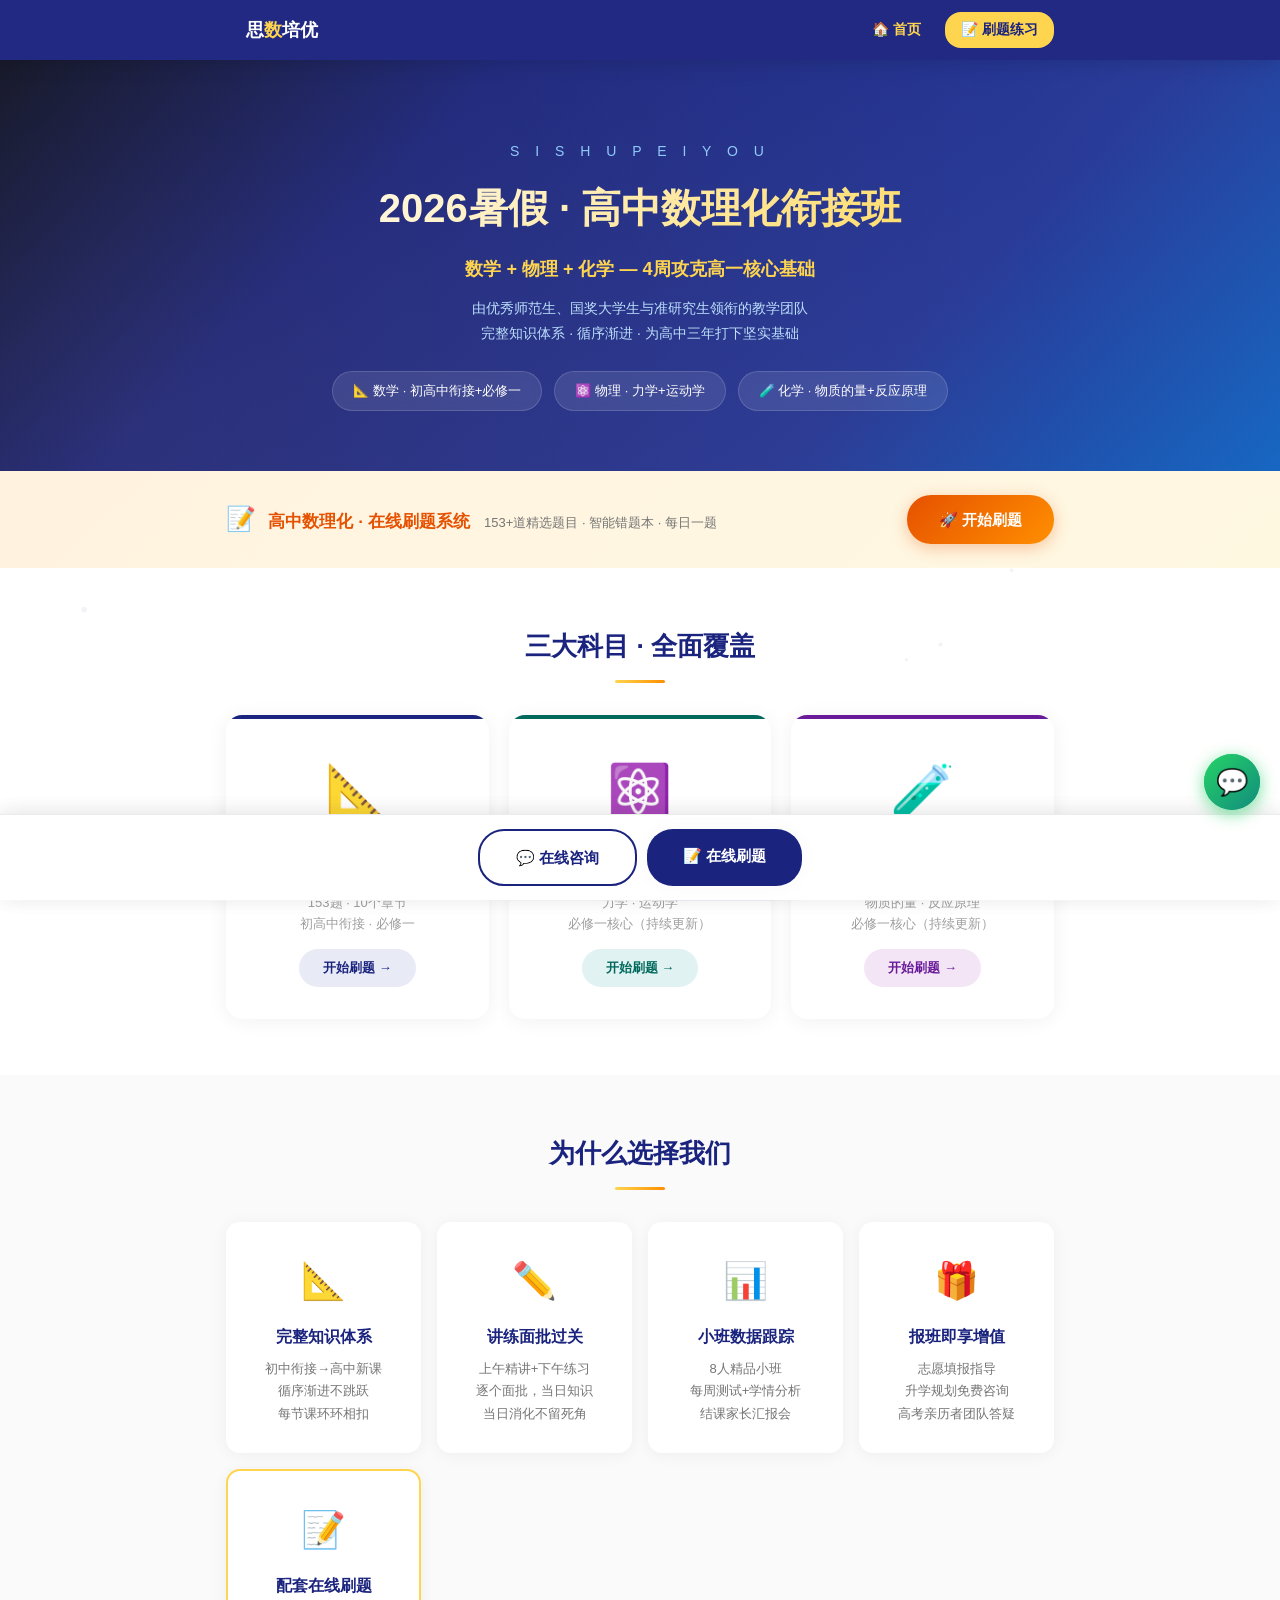
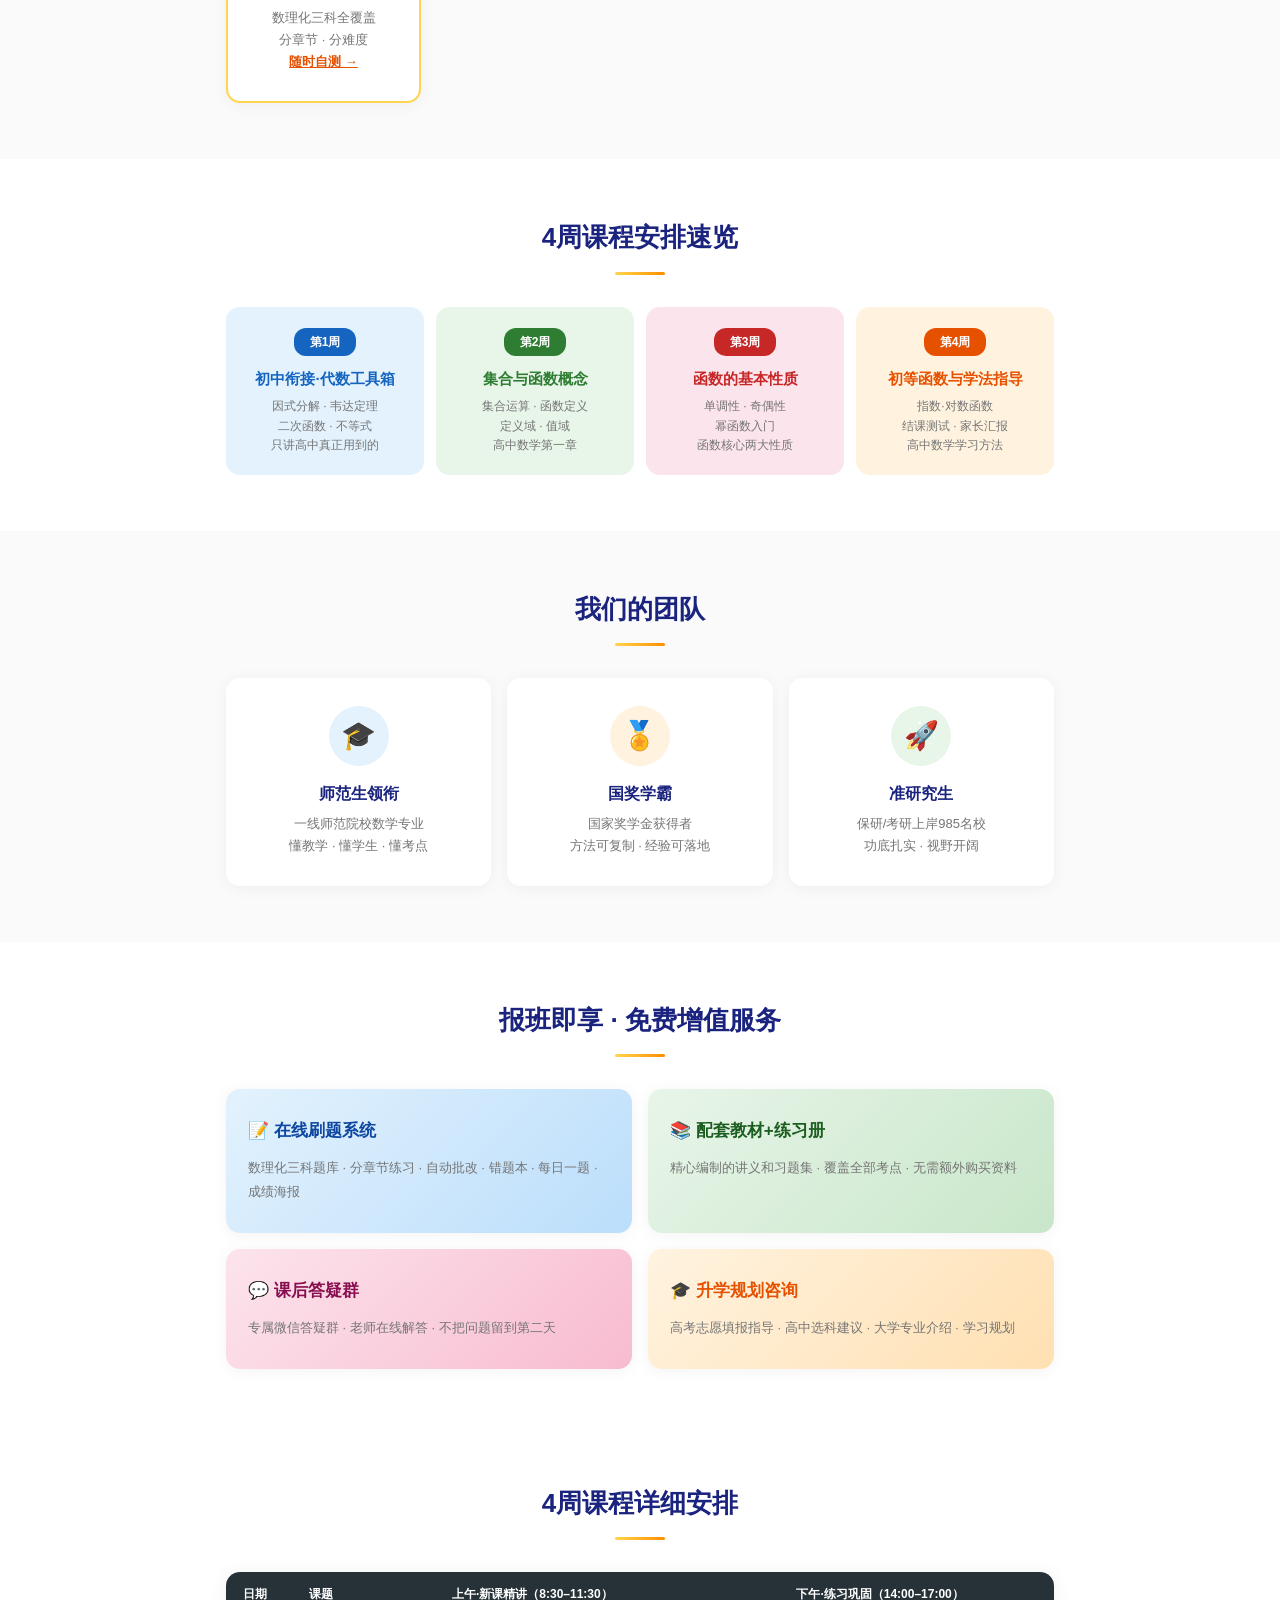
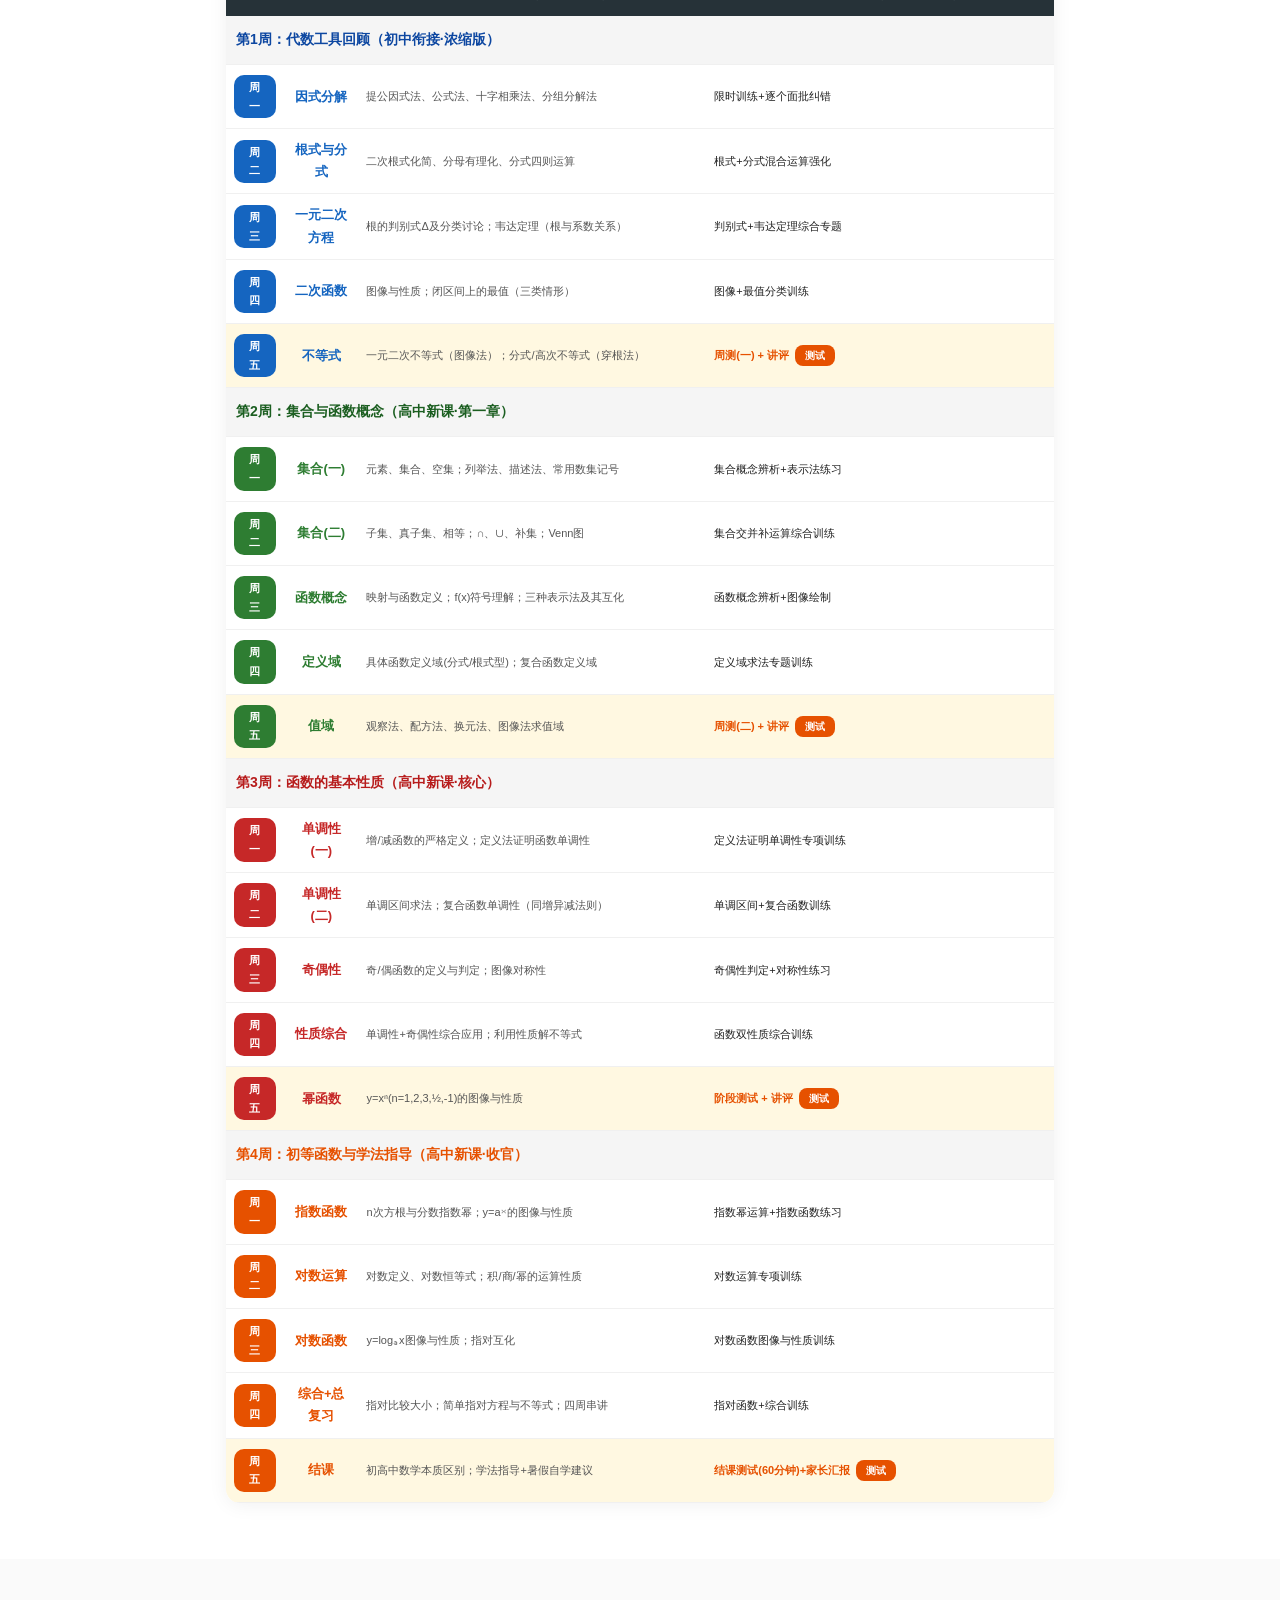
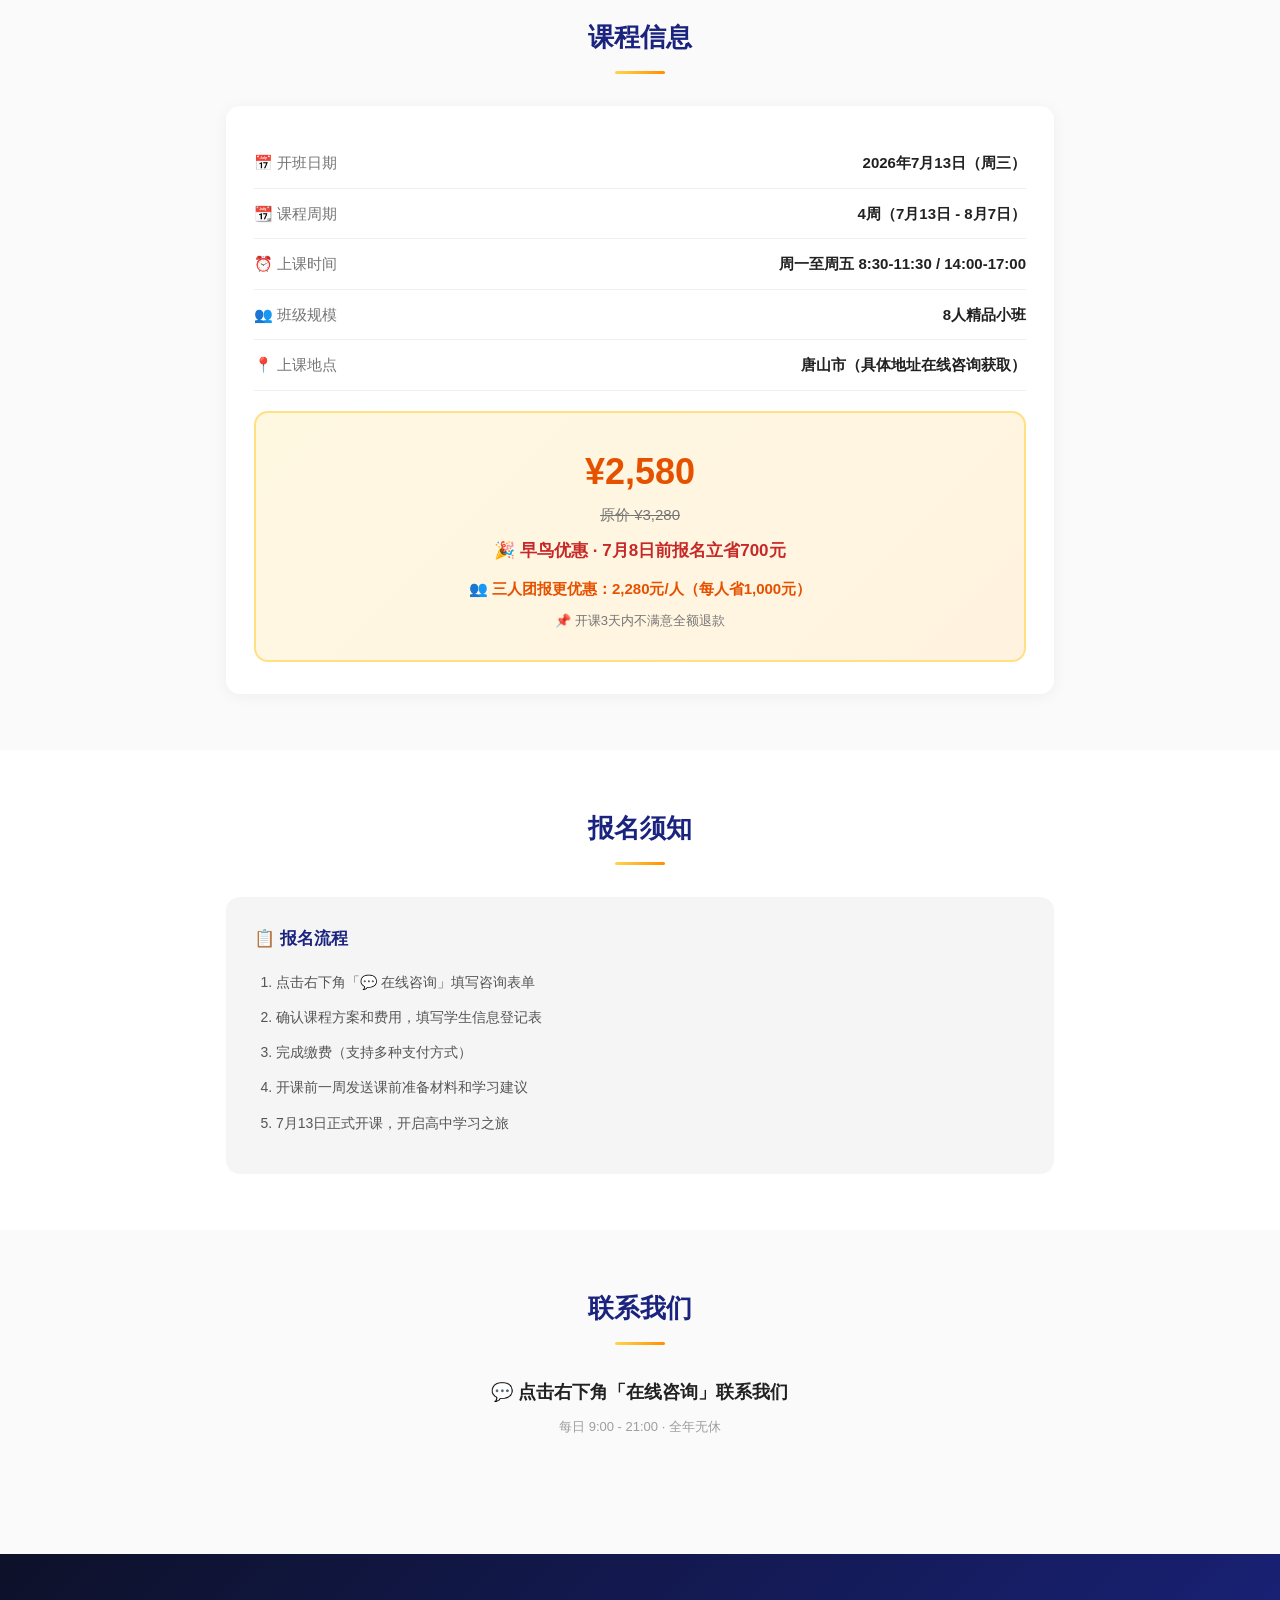
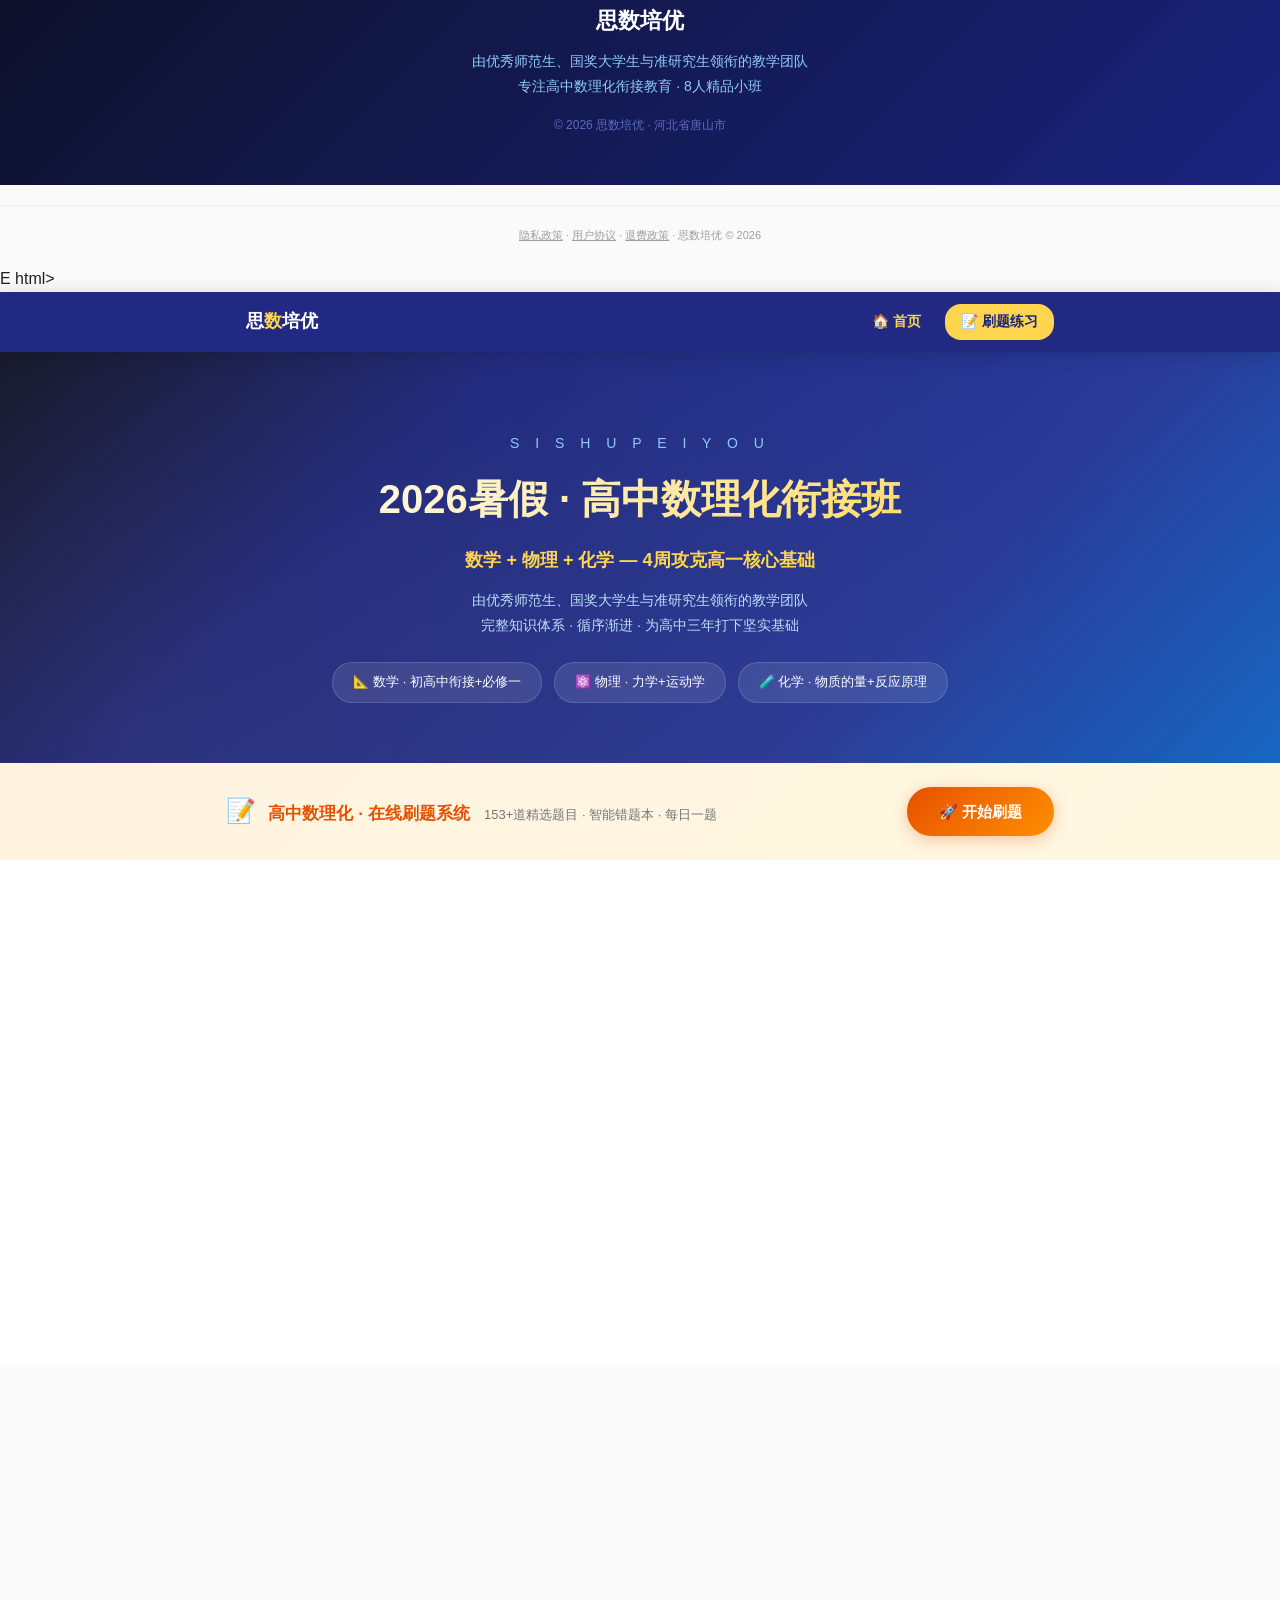
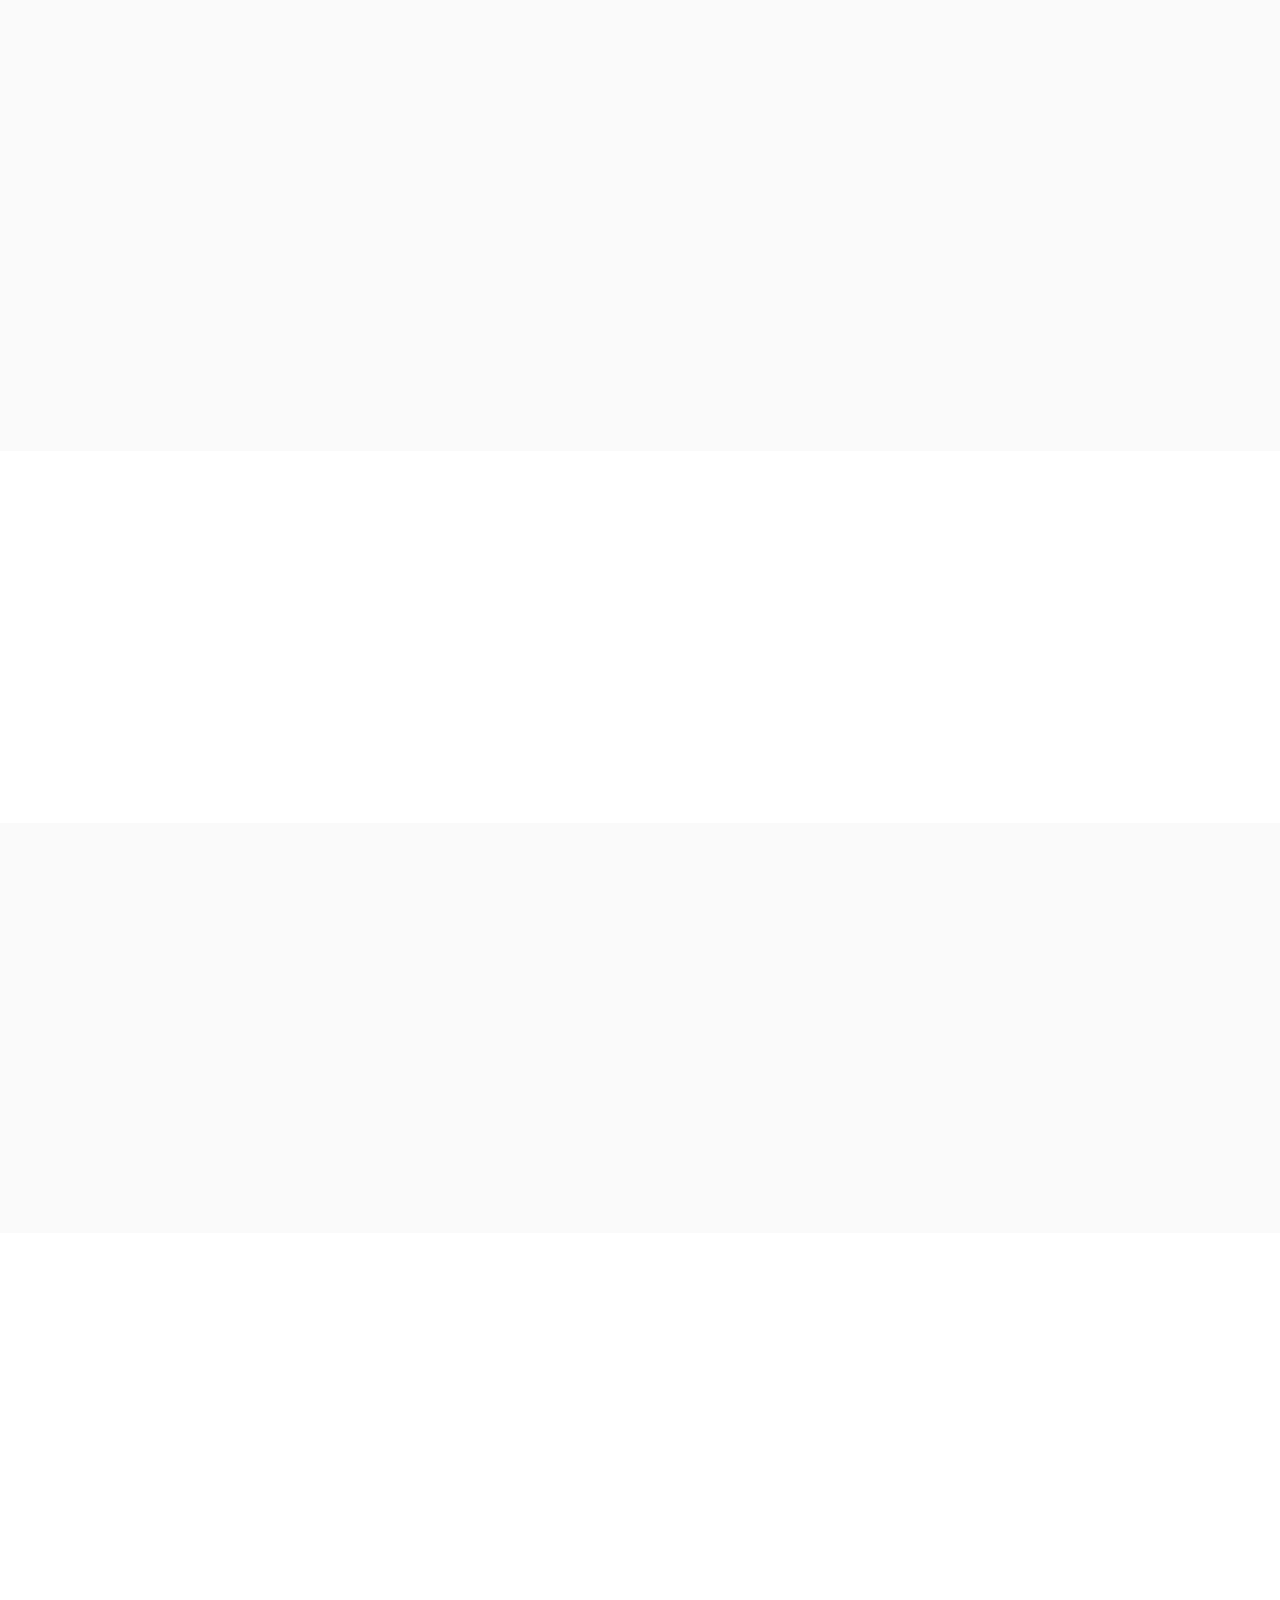
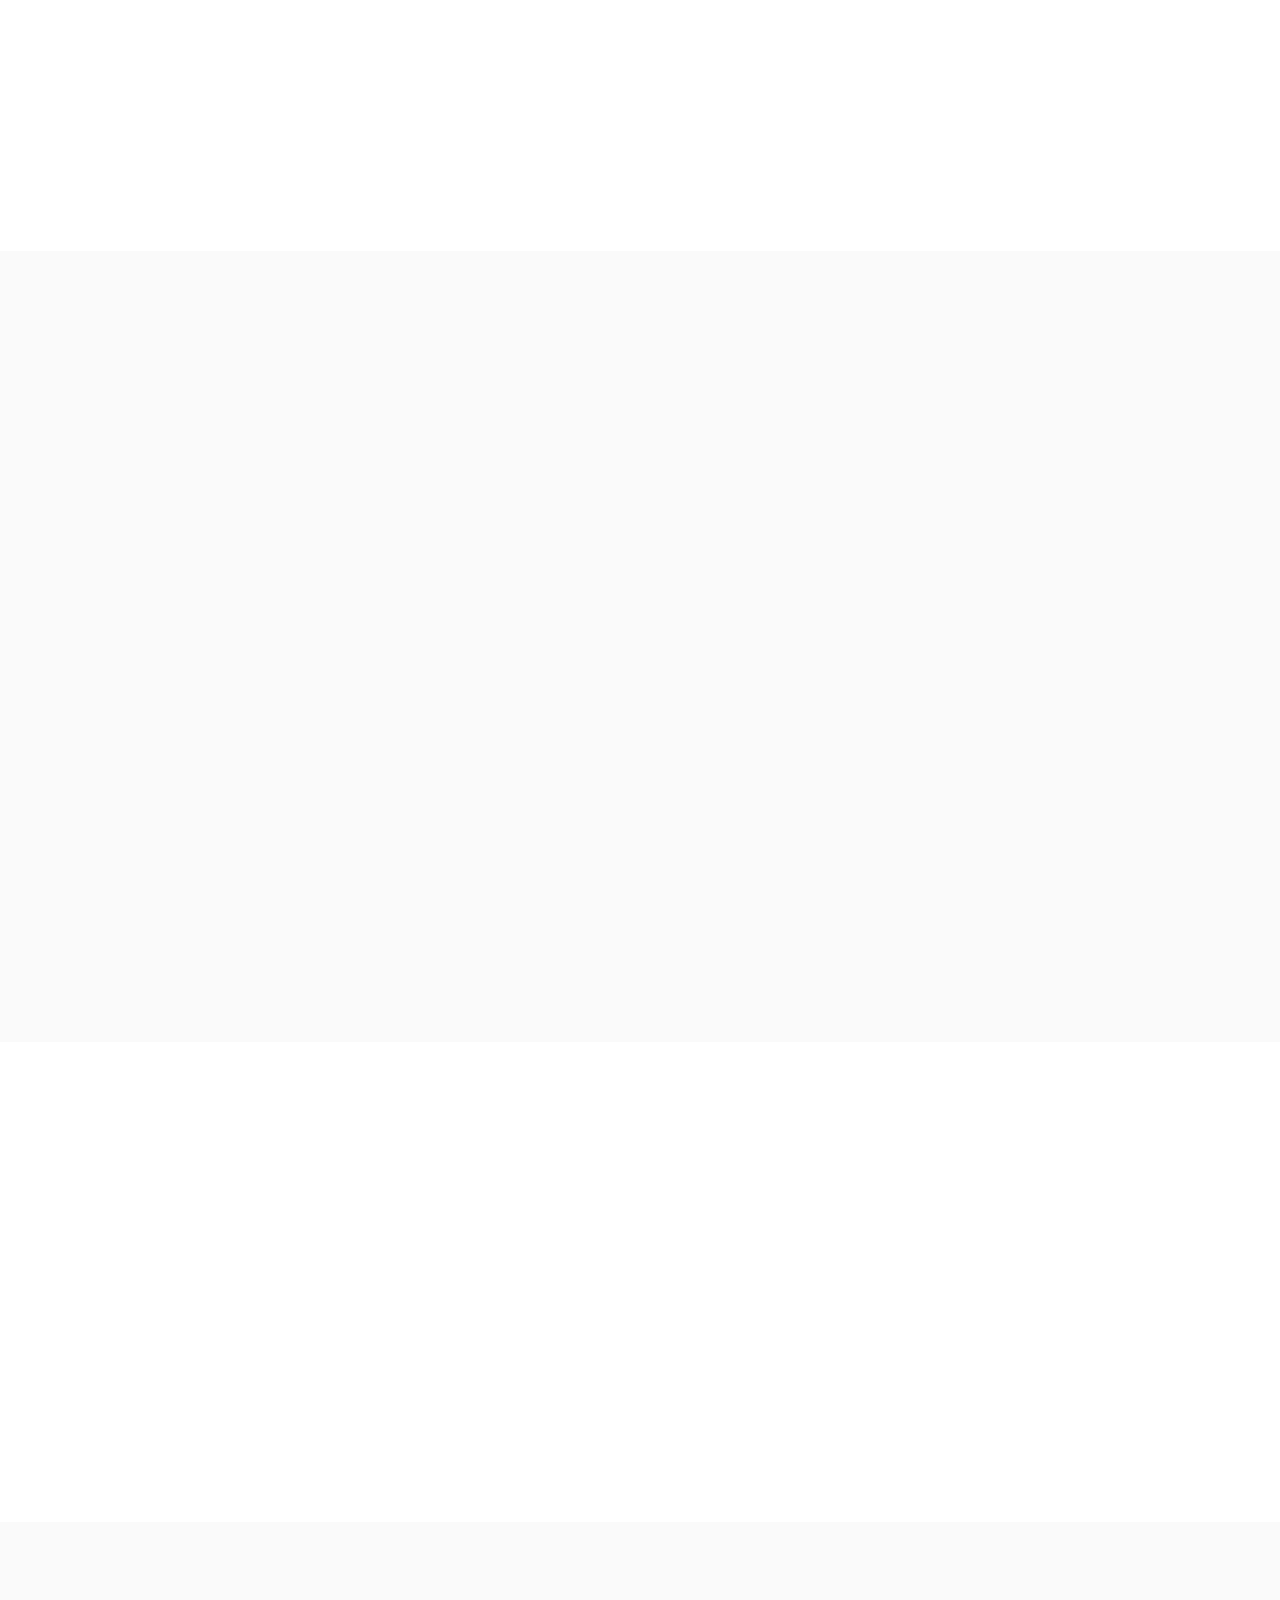
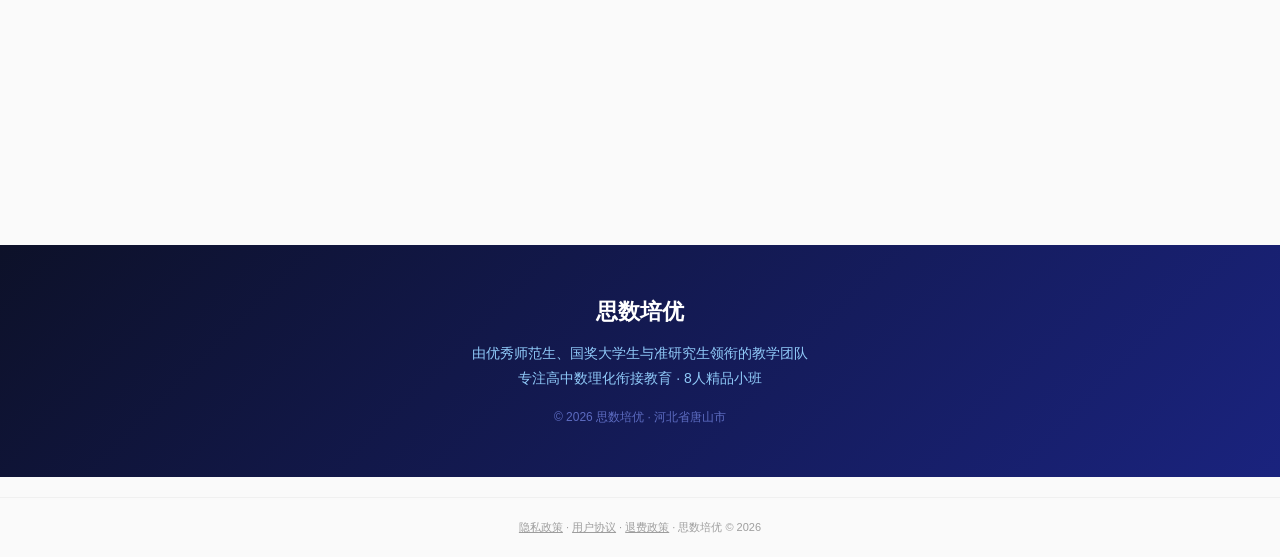
==== commit c9183aff: ""移除所有微信登录残留"" ====
--- a/index.html
+++ b/index.html
@@ -1080,67 +1080,7 @@
 
 <div class="compliance-footer"><div style="text-align:center;padding:20px;font-size:11px;color:#9e9e9e;border-top:1px solid #f0f0f0;margin-top:20px;"><a href="privacy.html" style="color:#9e9e9e;">隐私政策</a> · <a href="terms.html" style="color:#9e9e9e;">用户协议</a> · <a href="terms.html#退费" style="color:#9e9e9e;">退费政策</a> · 思数培优 © 2026</div></div>
 
-<script>
-// 微信登录 - 检测环境 + 提示
-(function(){
-  var ua = navigator.userAgent.toLowerCase();
-  var isWechat = ua.indexOf('micromessenger') !== -1;
-  
-  var user = localStorage.getItem('wx_user');
-  if (user) {
-    try { user = JSON.parse(user); } catch(e) { user = null; }
-  }
-  
-  if (user && user.openid) {
-    // 已登录
-    var nav = document.querySelector('.nav .container div:last-child');
-    if (nav && !document.getElementById('wxUser')) {
-      var span = document.createElement('span');
-      span.id = 'wxUser';
-      span.style.cssText = 'font-size:12px;color:#ffd54f;margin-left:12px';
-      span.textContent = '👤 ' + (user.nickname || '已登录');
-      nav.appendChild(span);
-    }
-  } else {
-    // 检查OAuth回调
-    var params = new URLSearchParams(location.search);
-    var userParam = params.get('user');
-    if (userParam) {
-      try {
-        var u = JSON.parse(decodeURIComponent(userParam));
-        localStorage.setItem('wx_user', JSON.stringify(u));
-        history.replaceState({}, '', location.pathname);
-        location.reload();
-      } catch(e) {}
-    } else {
-      var nav2 = document.querySelector('.nav .container div:last-child');
-      if (nav2 && !document.getElementById('wxLogin')) {
-        var btn = document.createElement('a');
-        btn.id = 'wxLogin';
-        if (isWechat) {
-          btn.href = 'https://open.weixin.qq.com/connect/oauth2/authorize?appid=wx3563096d4c2b1b30&redirect_uri=https%3A%2F%2Fshrine-playhouse-container.ngrok-free.dev%2Fapi%2Fauth%2Fcallback-quiz&response_type=code&scope=snsapi_userinfo&state=' + location.href + '#wechat_redirect';
-          btn.style.cssText = 'font-size:12px;color:#81c784;margin-left:12px;text-decoration:none;animation:pulse 2s infinite';
-          btn.textContent = '🔐 微信一键登录';
-        } else {
-          btn.href = '#';
-          btn.onclick = function(e){ e.preventDefault();
-            alert('📱 请在微信中打开此页面
-
-方法：
-1. 复制本页链接
-2. 发送到微信「文件传输助手」
-3. 在微信中点开链接
-4. 点击右上角「微信登录」');
-          };
-          btn.style.cssText = 'font-size:12px;color:#ff8f00;margin-left:12px;text-decoration:none';
-          btn.textContent = '📱 请在微信中打开';
-        }
-        nav2.appendChild(btn);
-      }
-    }
-  }
-})();
-</script>
+
 
 </body>
 </html>
